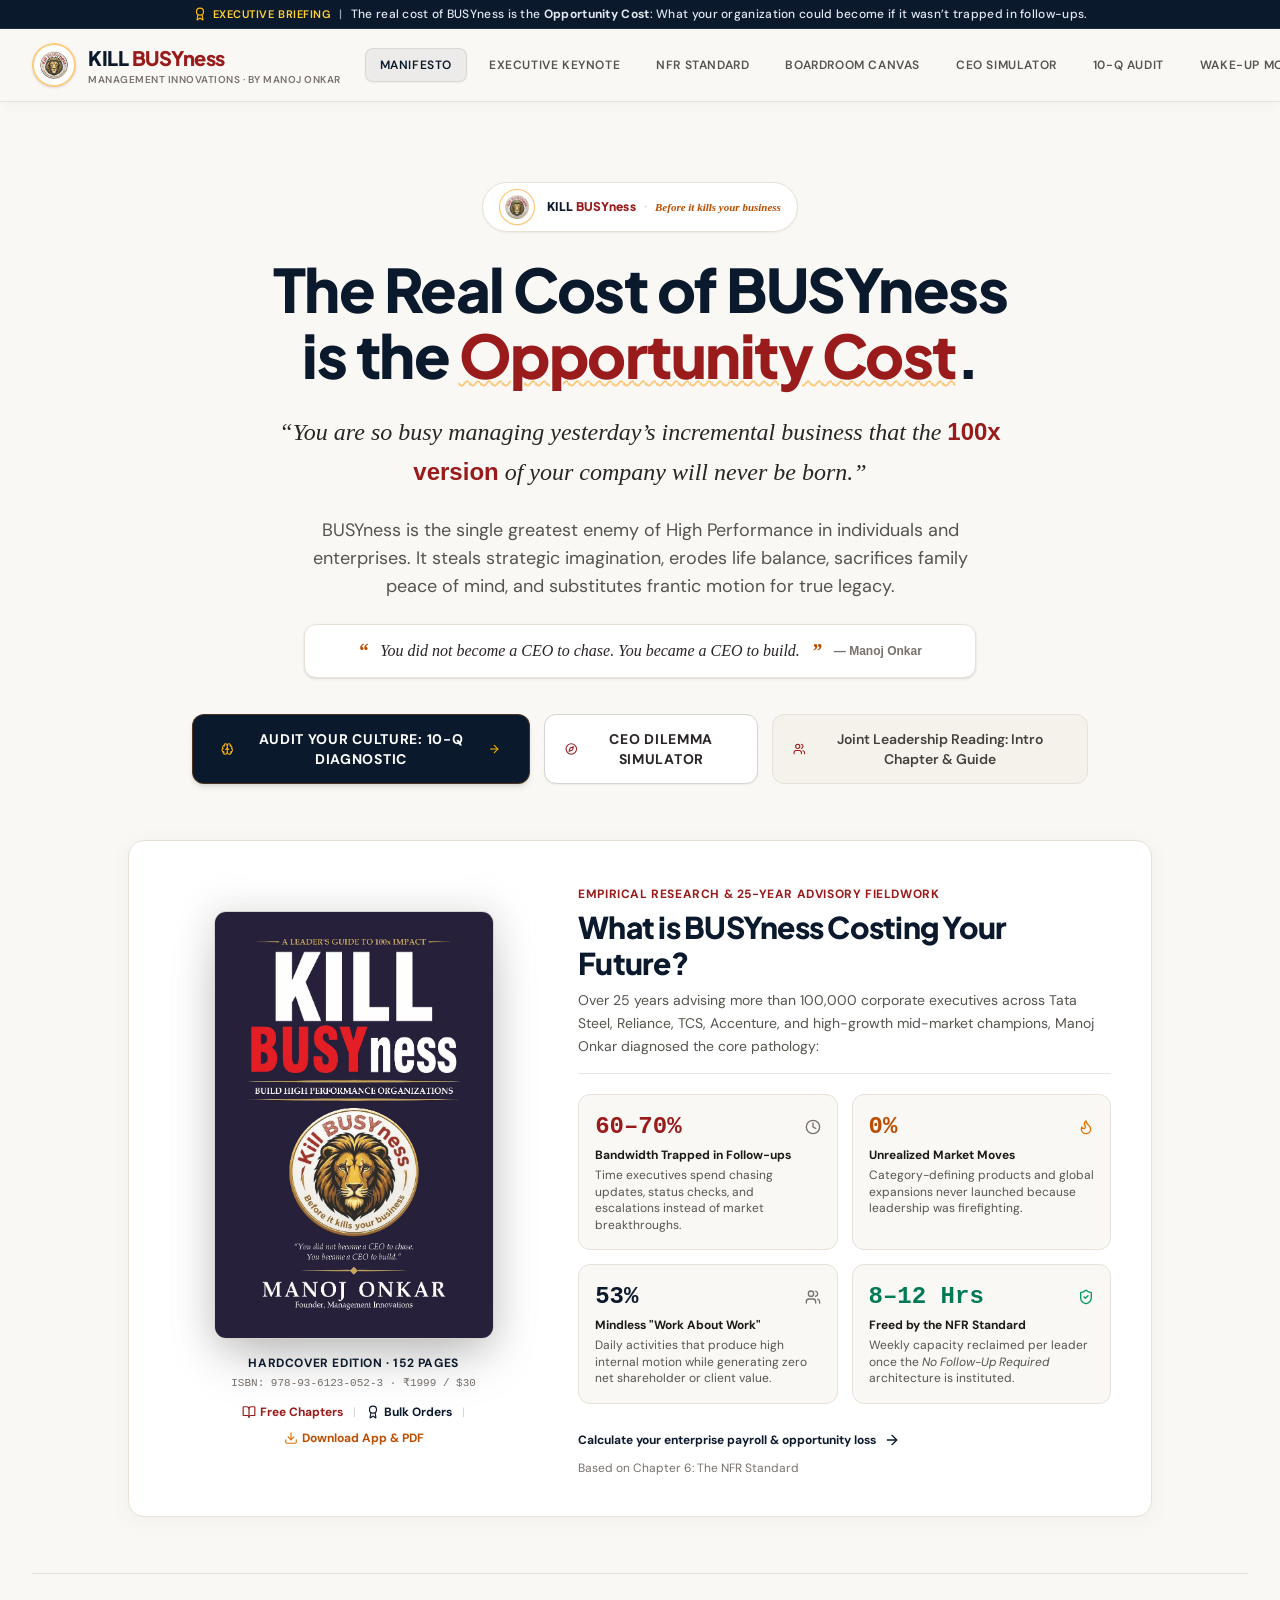
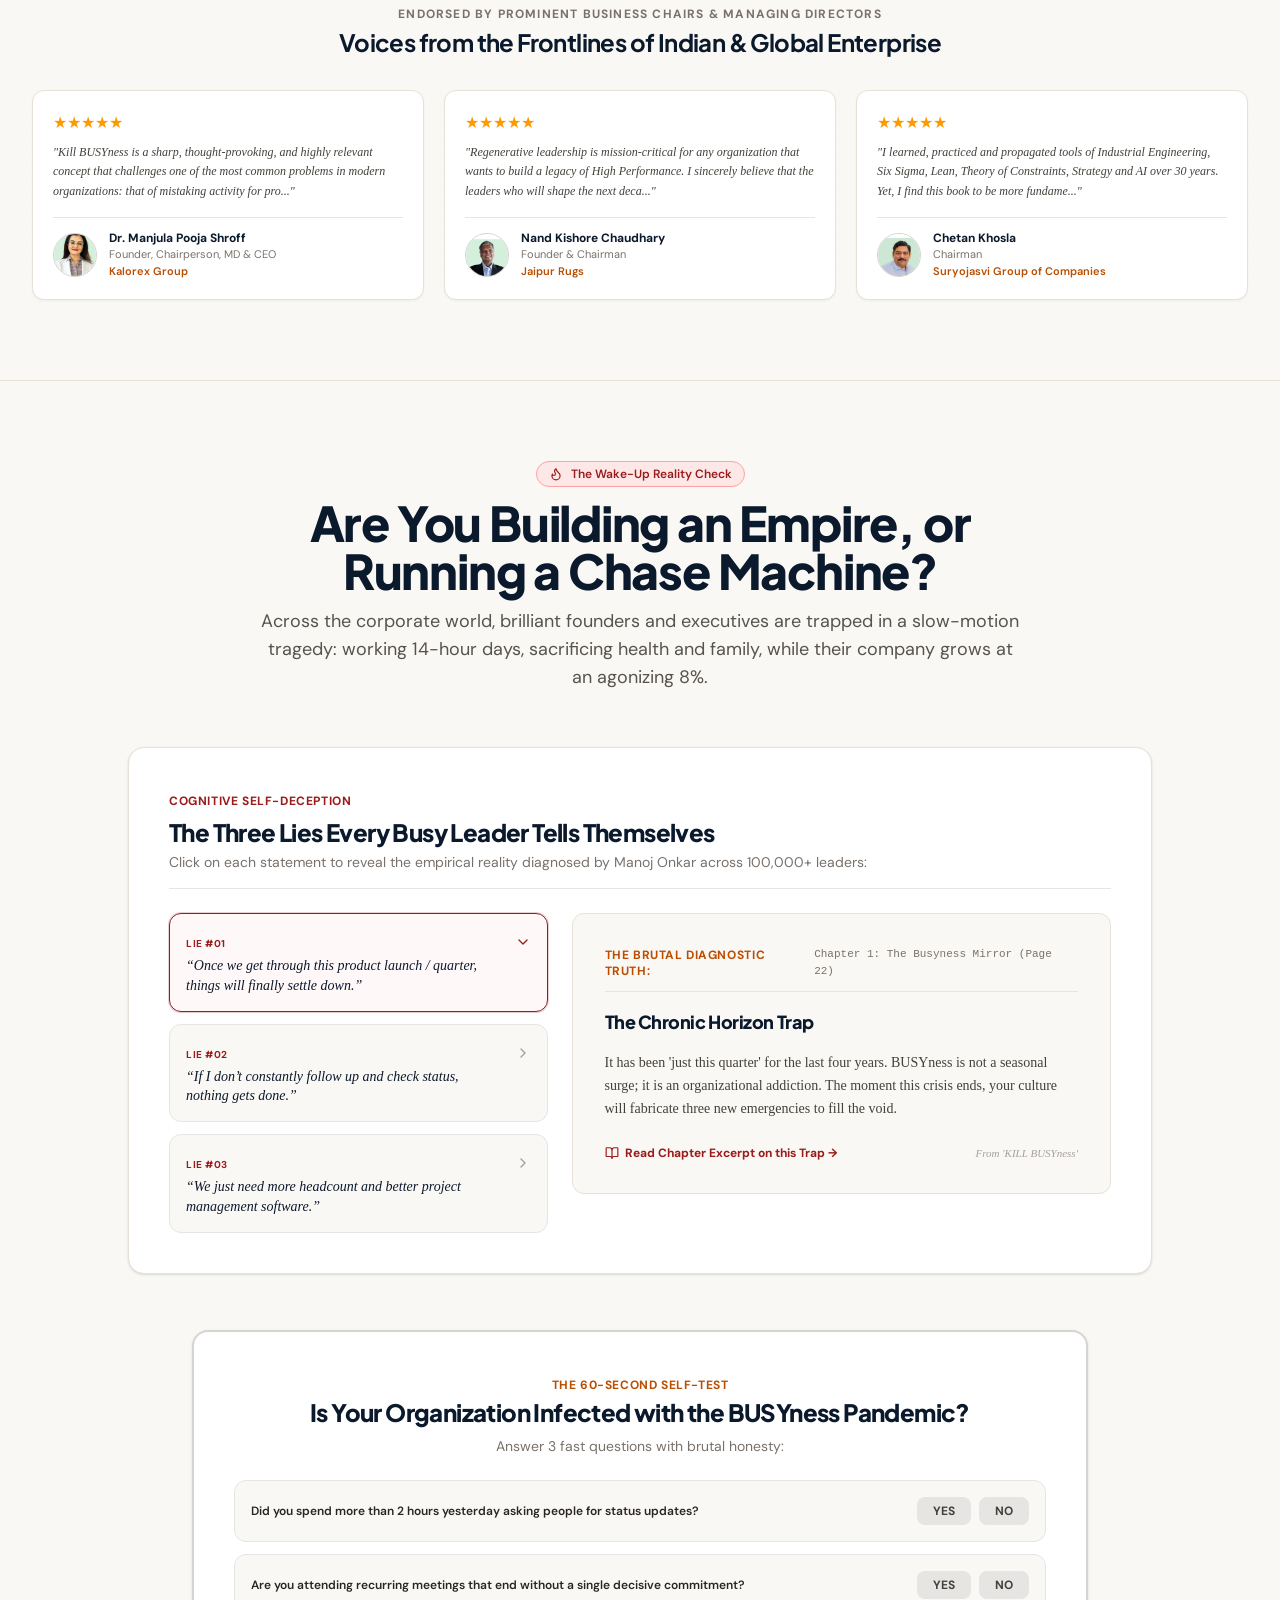
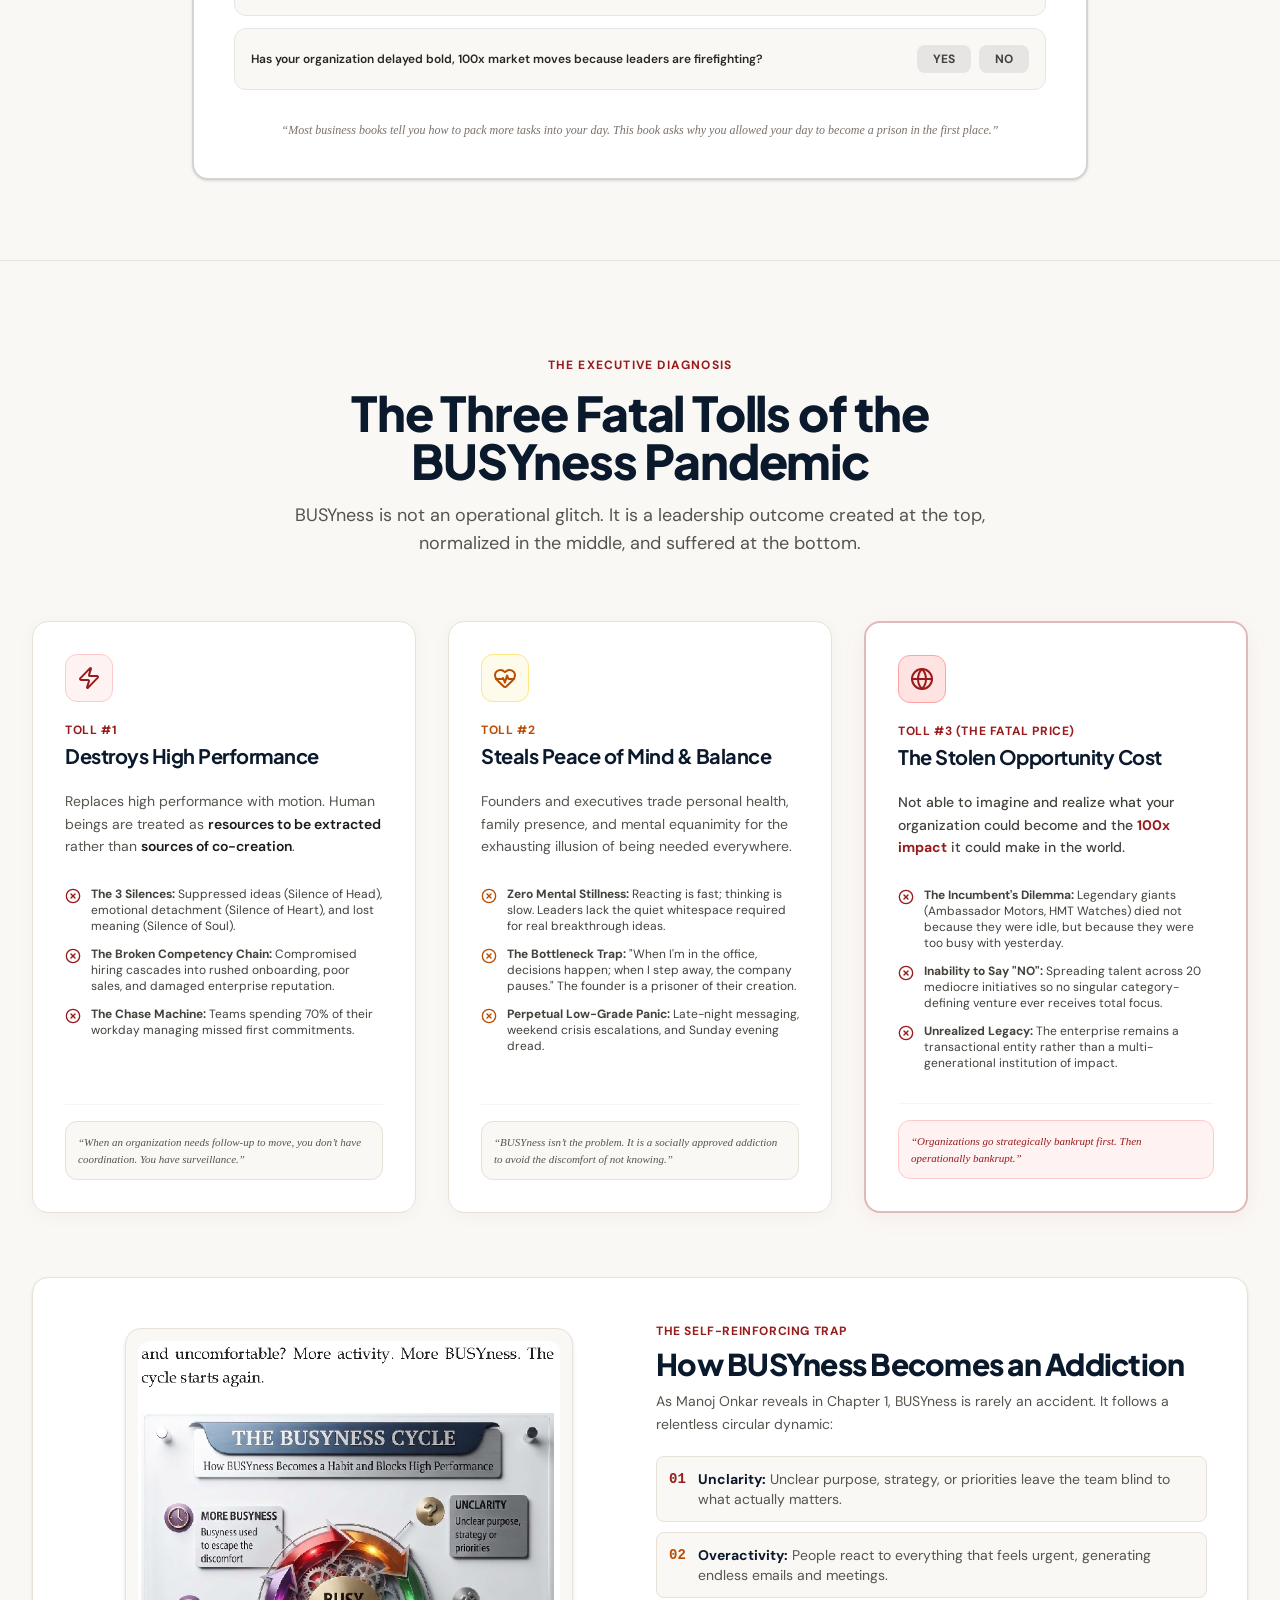
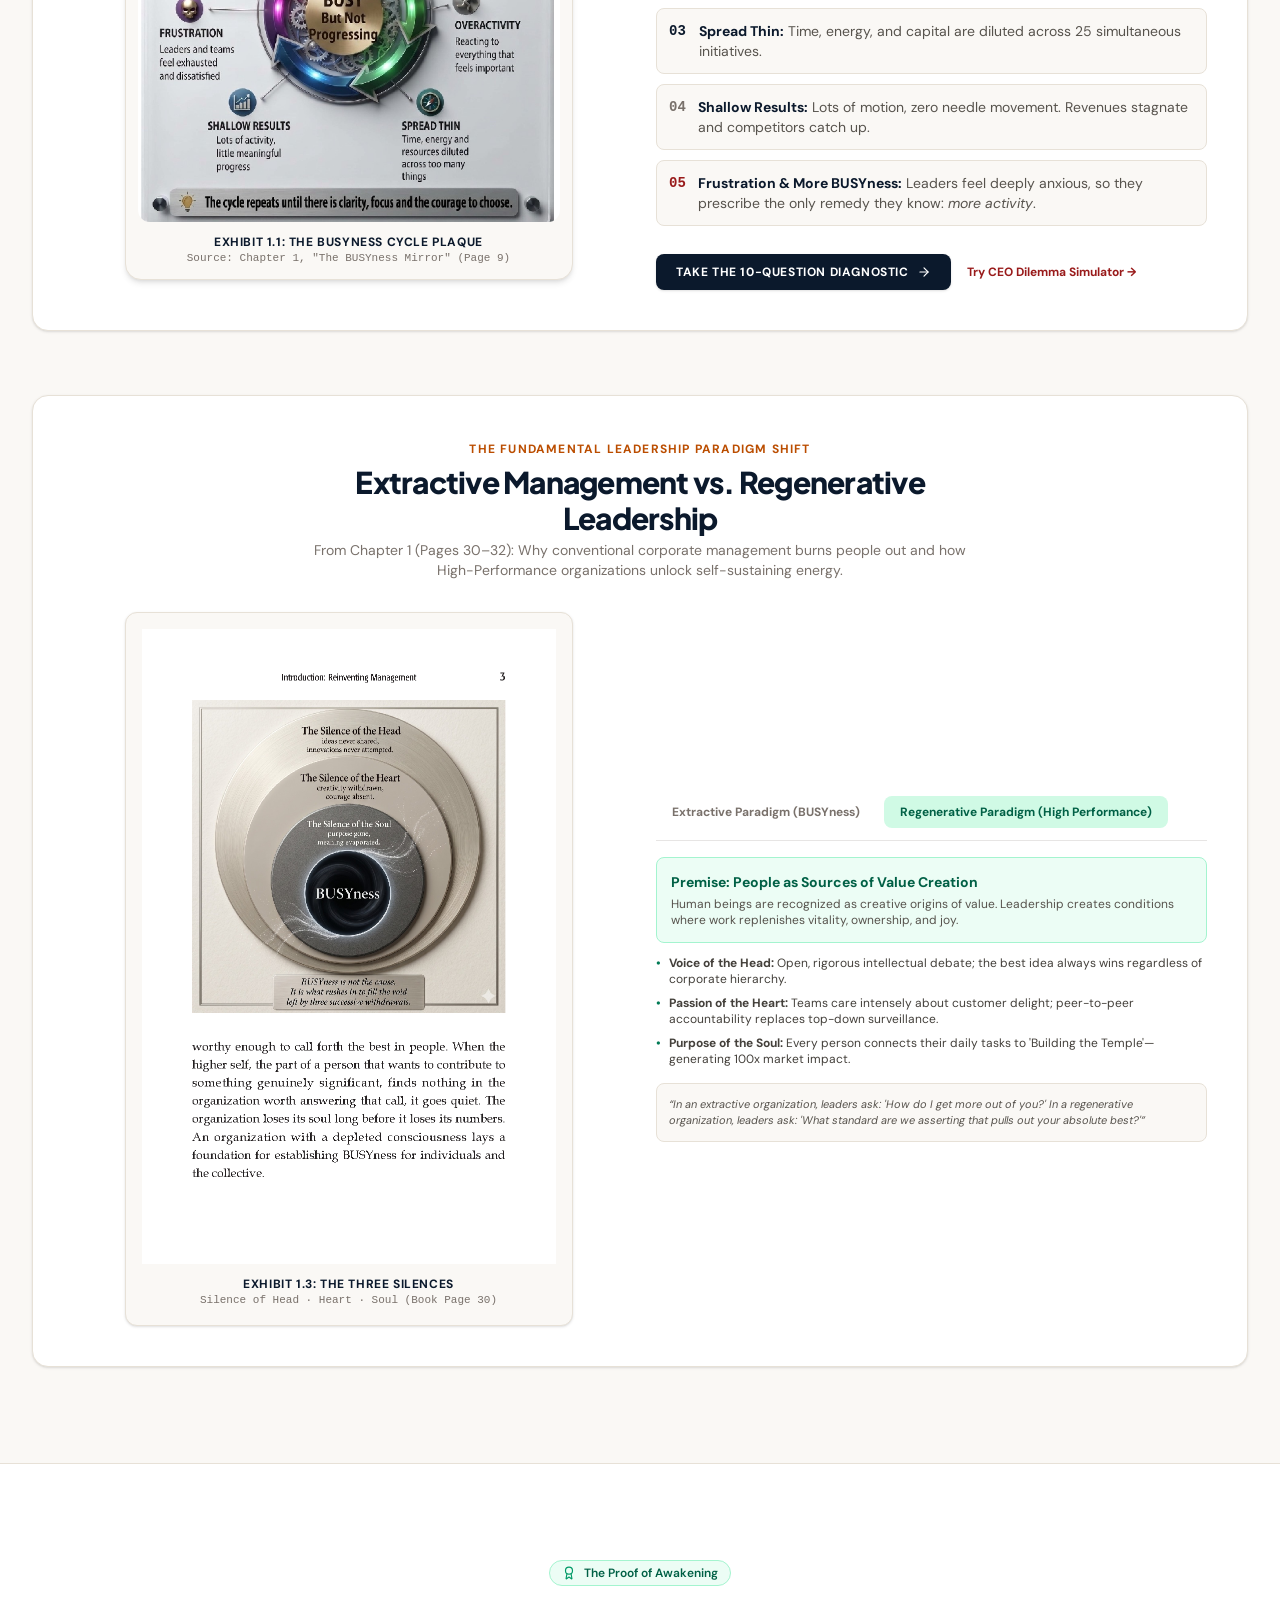
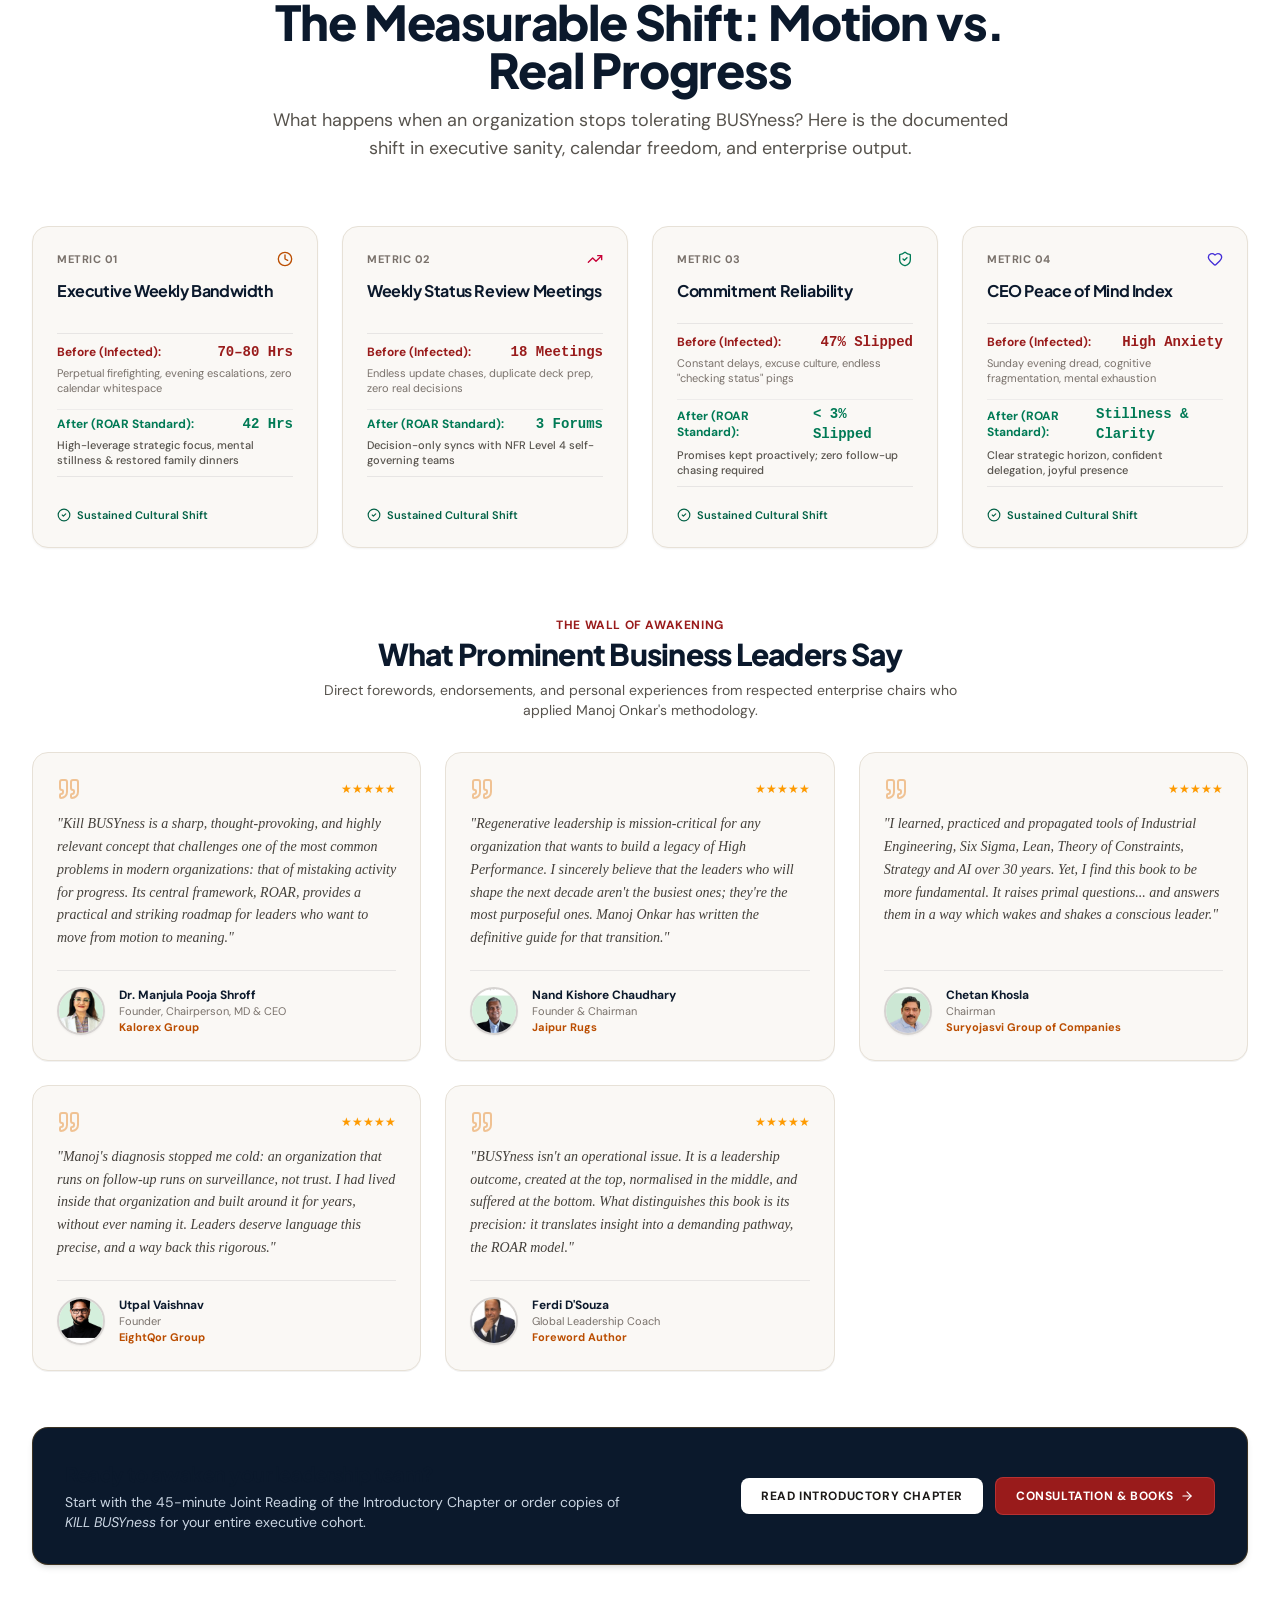
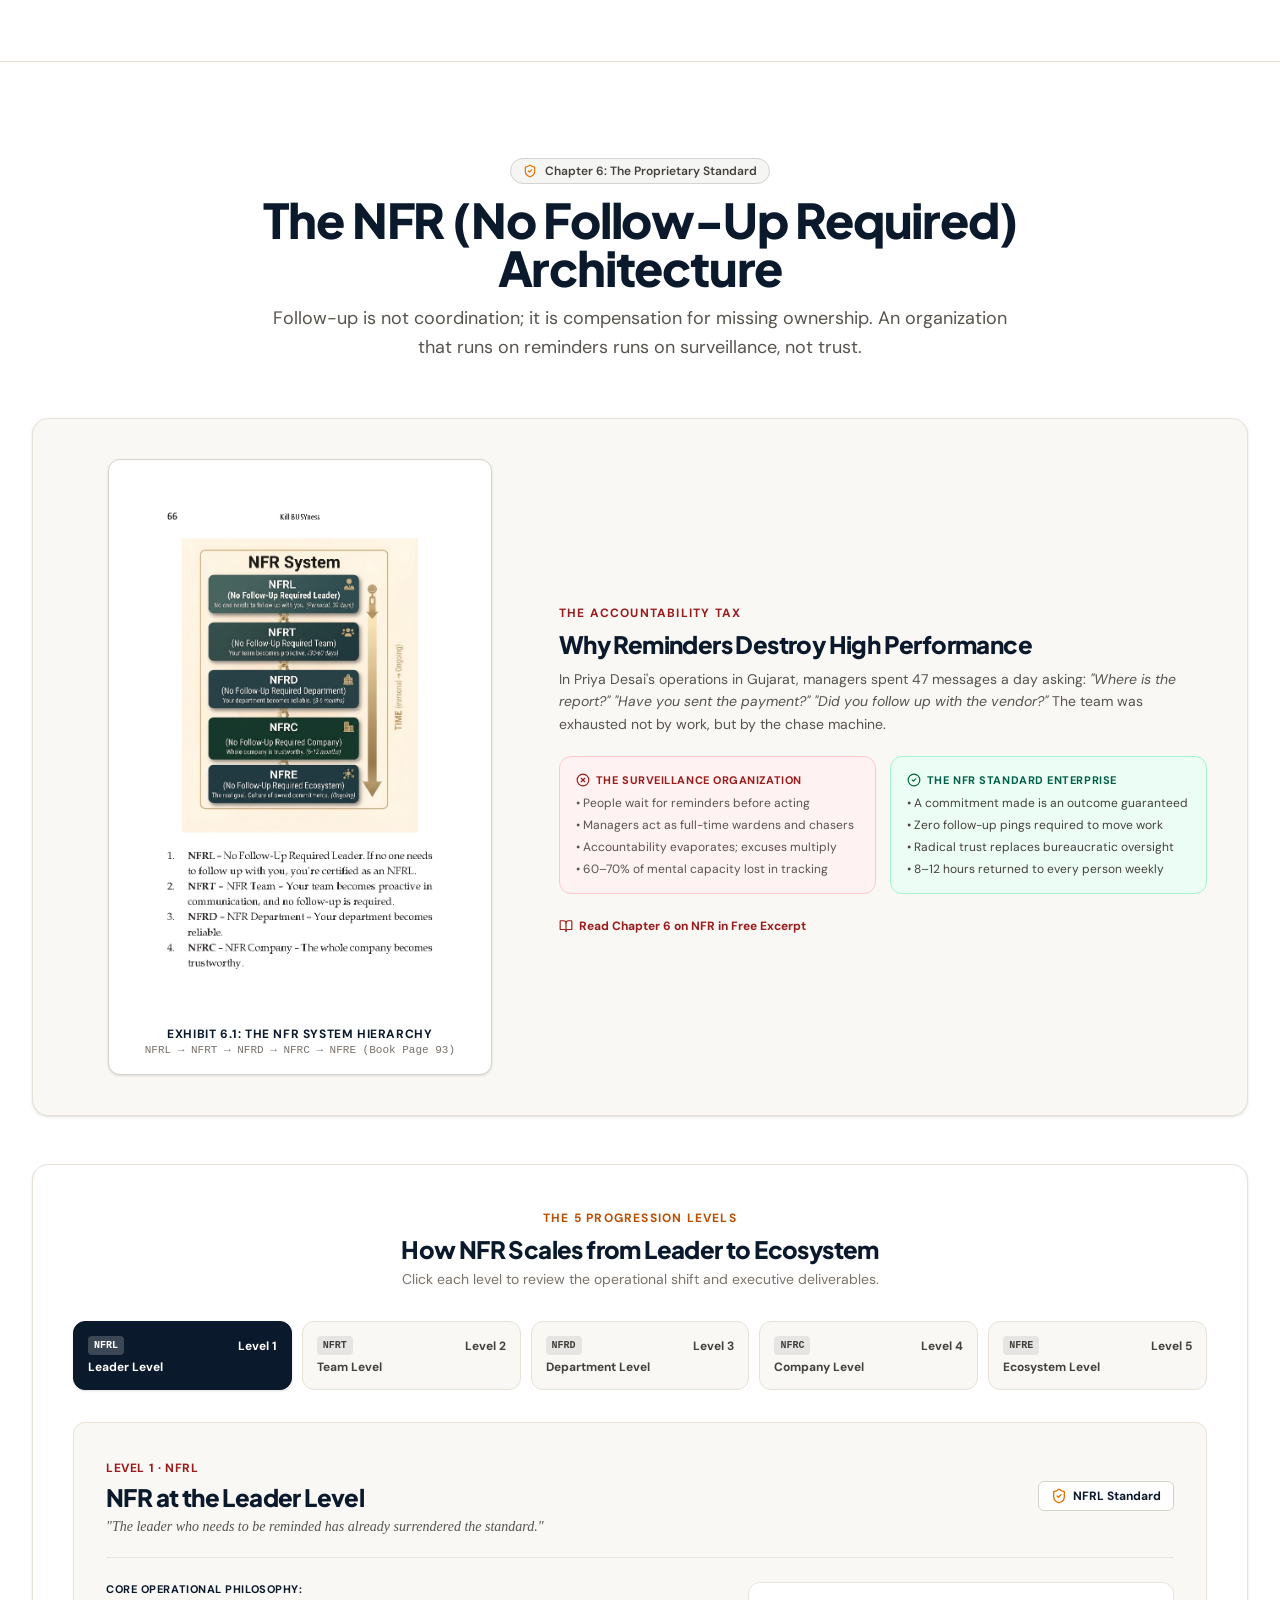
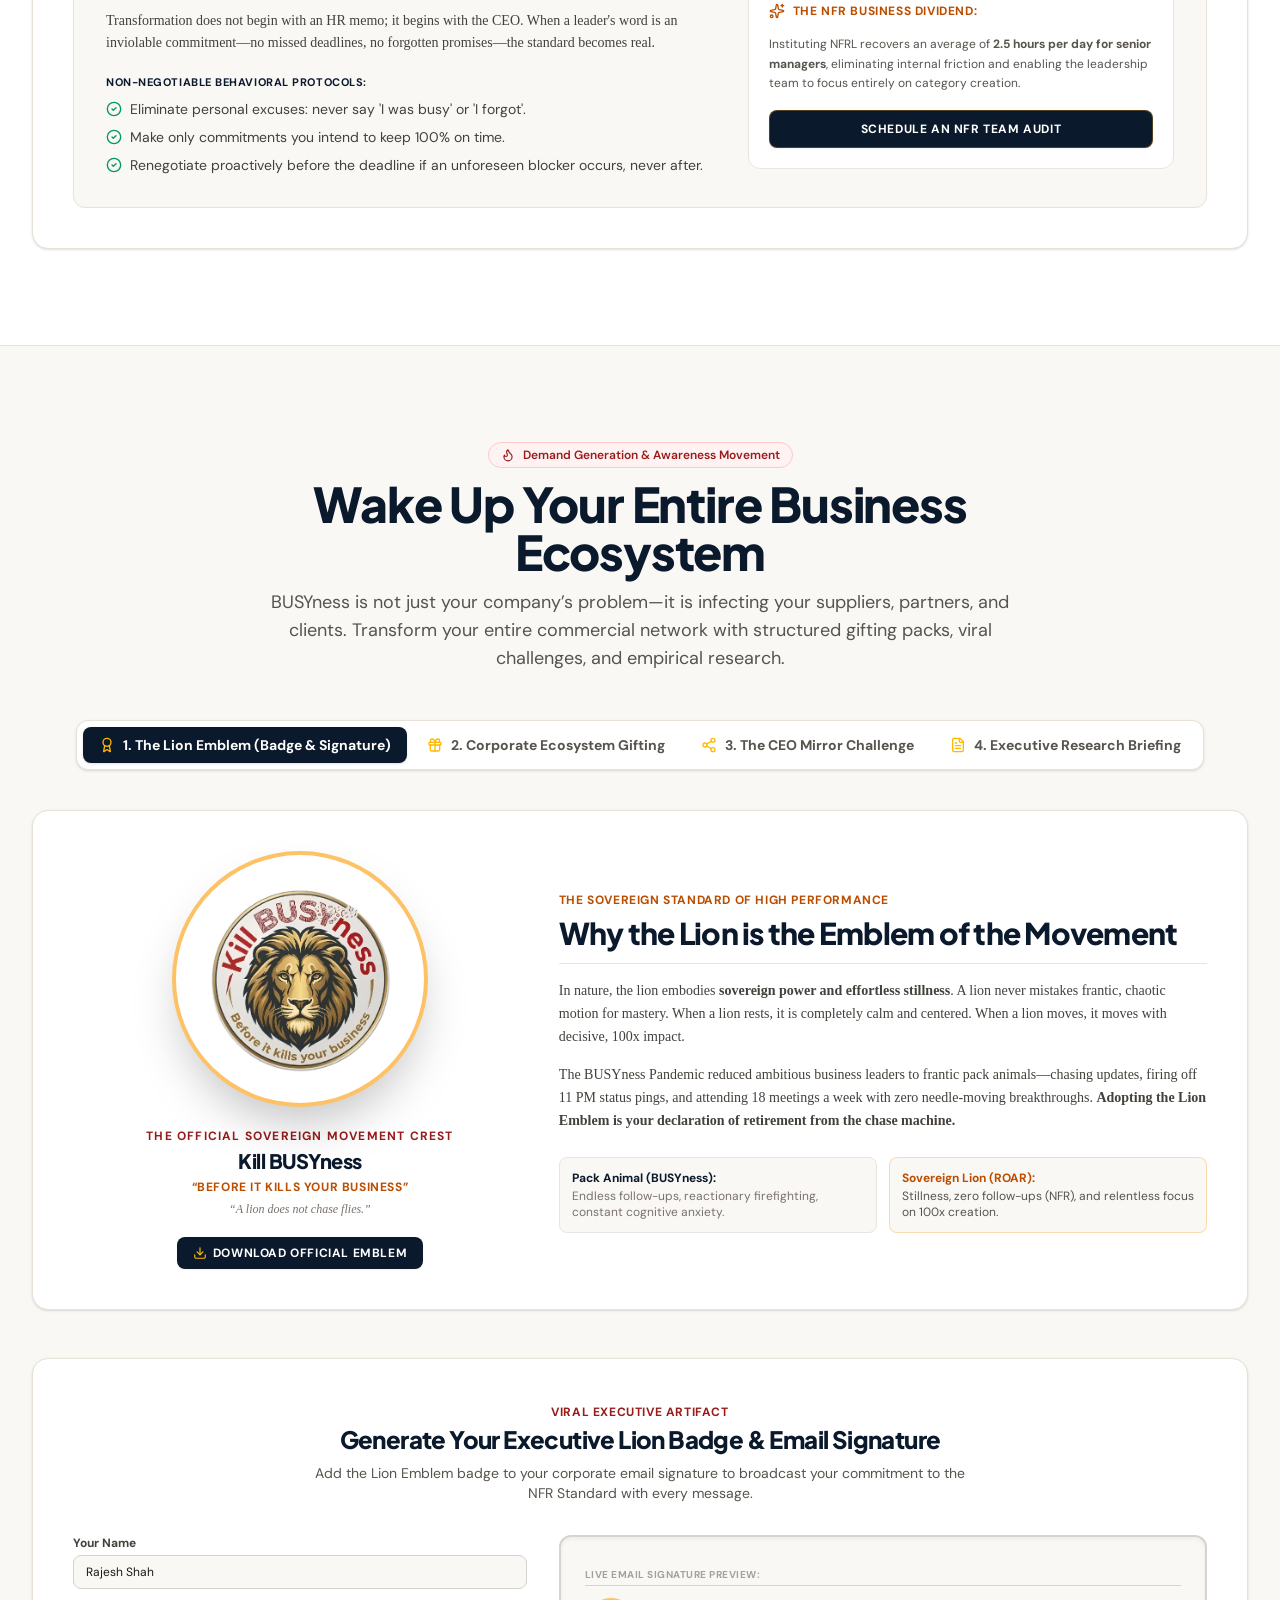
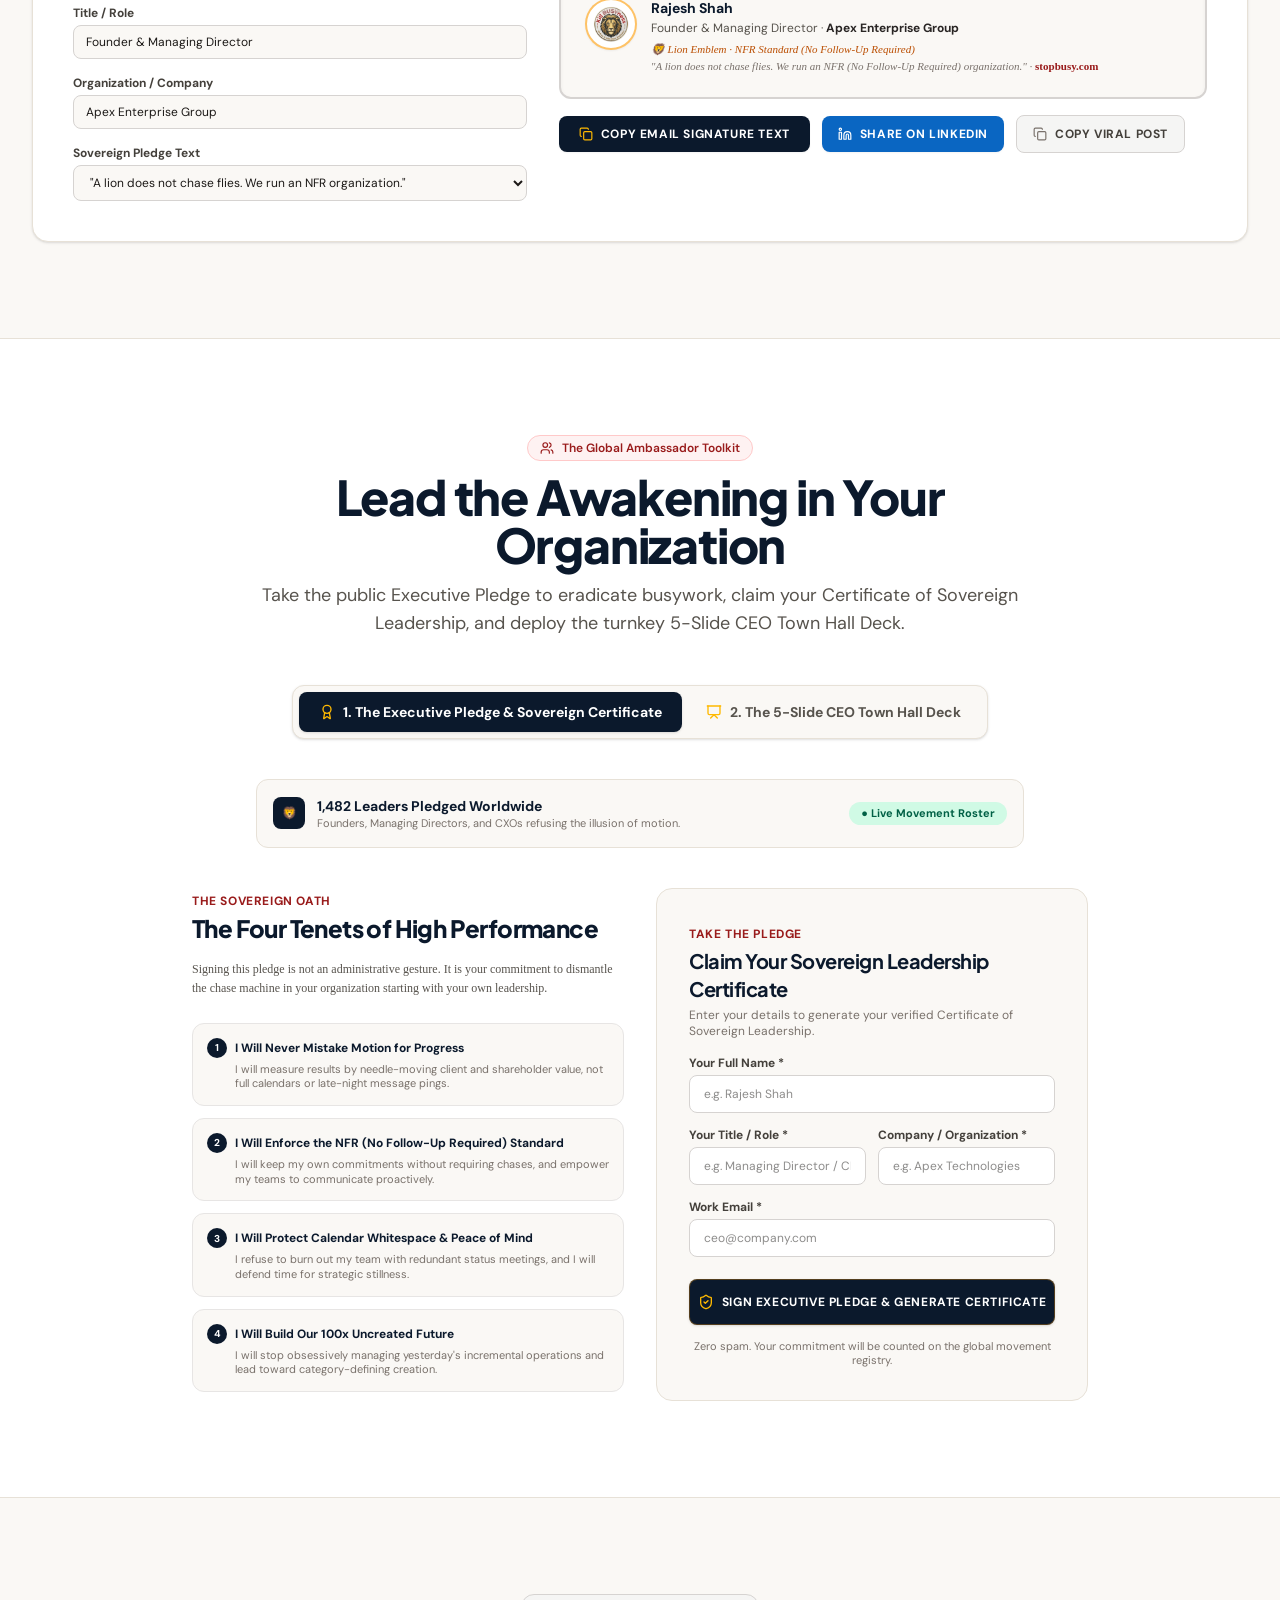
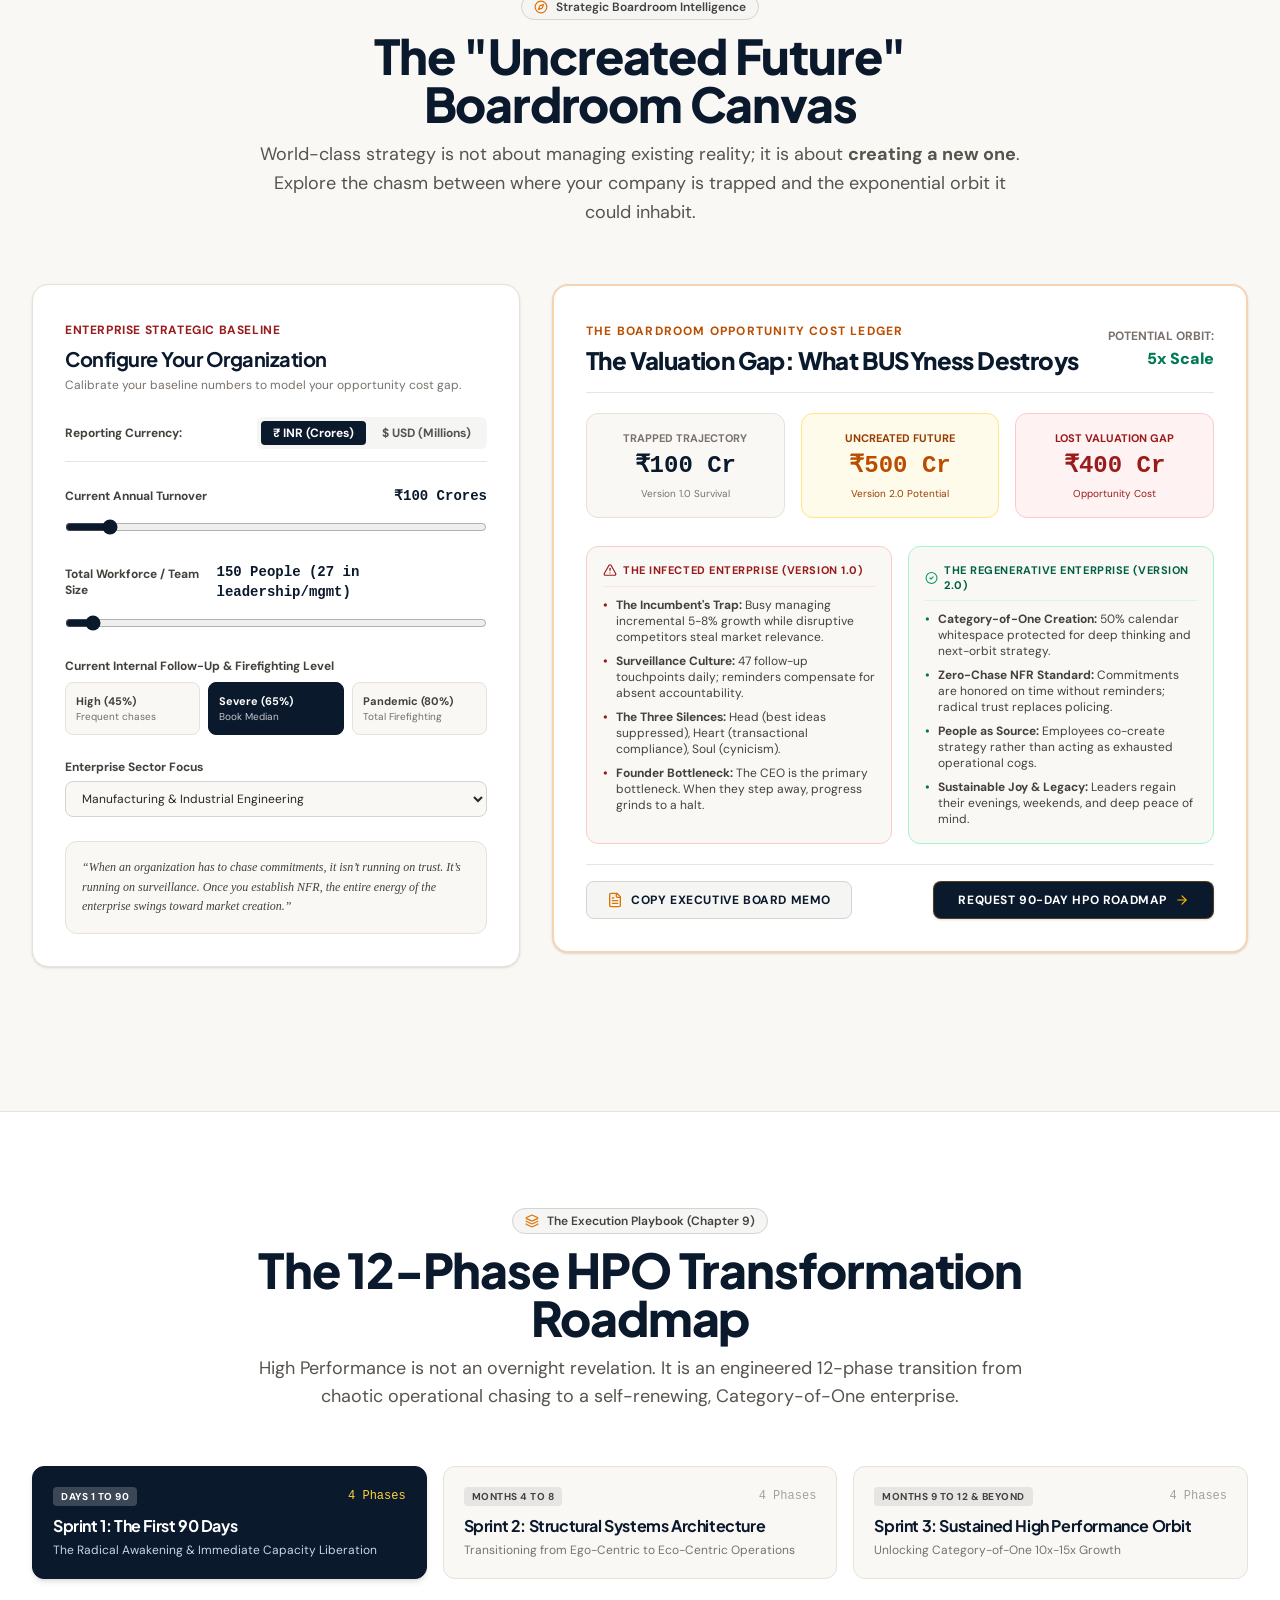
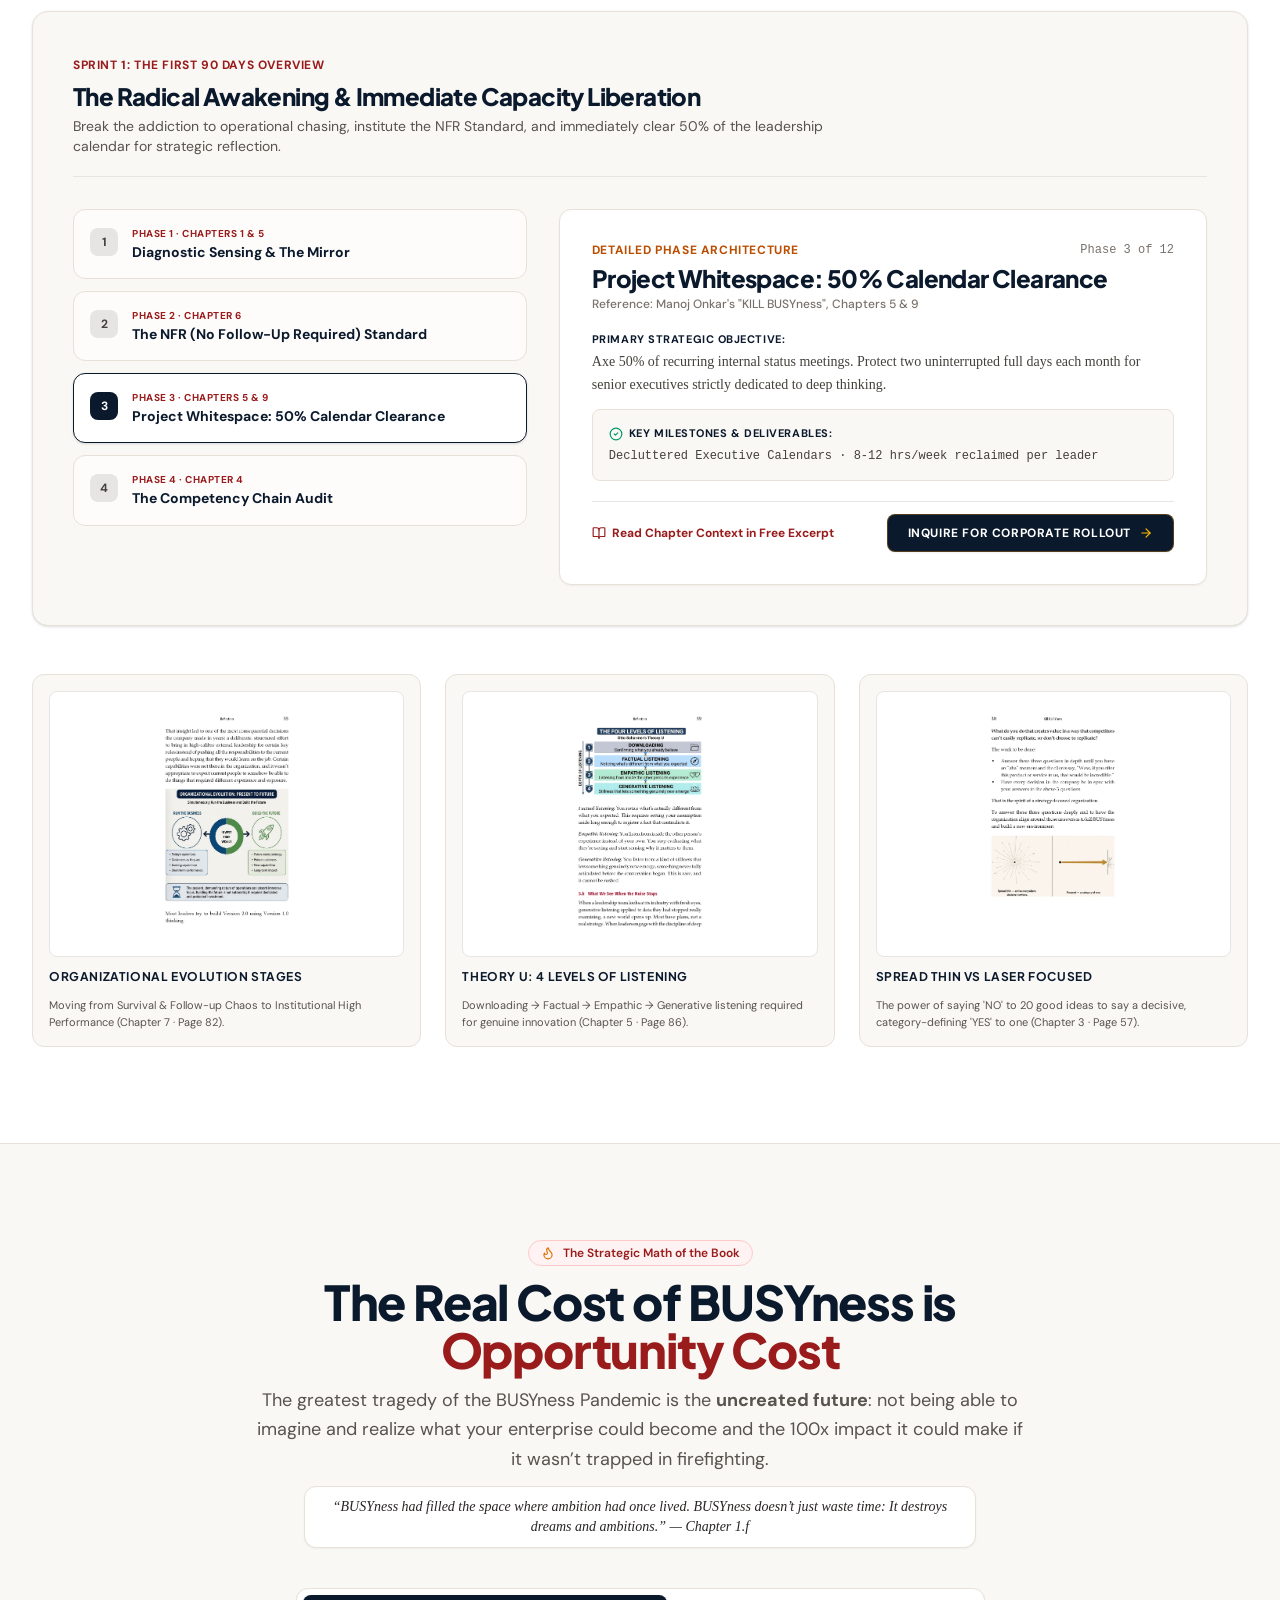
==== index.html @ 4bbeb2f1 "Initial commit for StopBusy website production build" ====
<!doctype html>
<html lang="en">
  <head>
    <meta charset="UTF-8" />
    <meta name="viewport" content="width=device-width, initial-scale=1.0, maximum-scale=1.0, user-scalable=no" />
    <title>Kill BUSYness — Before It Kills Your Business | StopBusy.com · Manoj Onkar</title>
    <meta name="description" content="Kill BUSYness. Build High Performance Organizations by Manoj Onkar. A leader's field guide to 100x impact, eliminating the follow-up chase machine, and unleashing sovereign leadership. Features the 10-Q BUSYness Audit, CEO Dilemma Simulator, and NFR Architecture." />
    <link rel="canonical" href="https://www.stopbusy.com" />
    <meta property="og:title" content="Kill BUSYness — Before It Kills Your Business | StopBusy.com · Manoj Onkar" />
    <meta property="og:description" content="“A lion does not chase flies.” Wake up to the BUSYness pandemic. Discover how to transition from frantic motion to 100x sovereign impact." />
    <meta property="og:type" content="website" />
    <meta property="og:url" content="https://www.stopbusy.com" />
    <meta property="og:image" content="/assets/aistudio/KILL_BUSYness_cf6c587c.jpeg" />
    <meta name="twitter:card" content="summary_large_image" />
    <meta name="twitter:image" content="/assets/aistudio/KILL_BUSYness_cf6c587c.jpeg" />
    
    <!-- PWA & Mobile Web App Meta -->
    <meta name="theme-color" content="#0b0f19" />
    <meta name="mobile-web-app-capable" content="yes" />
    <meta name="apple-mobile-web-app-capable" content="yes" />
    <meta name="apple-mobile-web-app-status-bar-style" content="black-translucent" />
    <meta name="apple-mobile-web-app-title" content="StopBusy" />
    <link rel="icon" type="image/svg+xml" href="/icon.svg" />
    <link rel="apple-touch-icon" href="/apple-touch-icon.png" />
    <link rel="manifest" href="/manifest.webmanifest" />

    <!-- Google Fonts: Plus Jakarta Sans, DM Sans, JetBrains Mono -->
    <link rel="preconnect" href="https://fonts.googleapis.com" />
    <link rel="preconnect" href="https://fonts.gstatic.com" crossorigin />
    <link href="https://fonts.googleapis.com/css2?family=DM+Sans:ital,opsz,wght@0,9..40,100..1000;1,9..40,100..1000&family=JetBrains+Mono:wght@400;500;600;700&family=Plus+Jakarta+Sans:ital,wght@0,300..800;1,300..800&display=swap" rel="stylesheet" />
    <script type="module" crossorigin src="/assets/index-XdbKIFdA.js"></script>
    <link rel="stylesheet" crossorigin href="/assets/index-BQ46Y2k3.css">
  <script id="vite-plugin-pwa:register-sw" src="/registerSW.js"></script></head>
  <body class="bg-slate-950 text-slate-100 antialiased selection:bg-rose-500 selection:text-white min-h-screen">
    <div id="root"></div>
  </body>
</html>
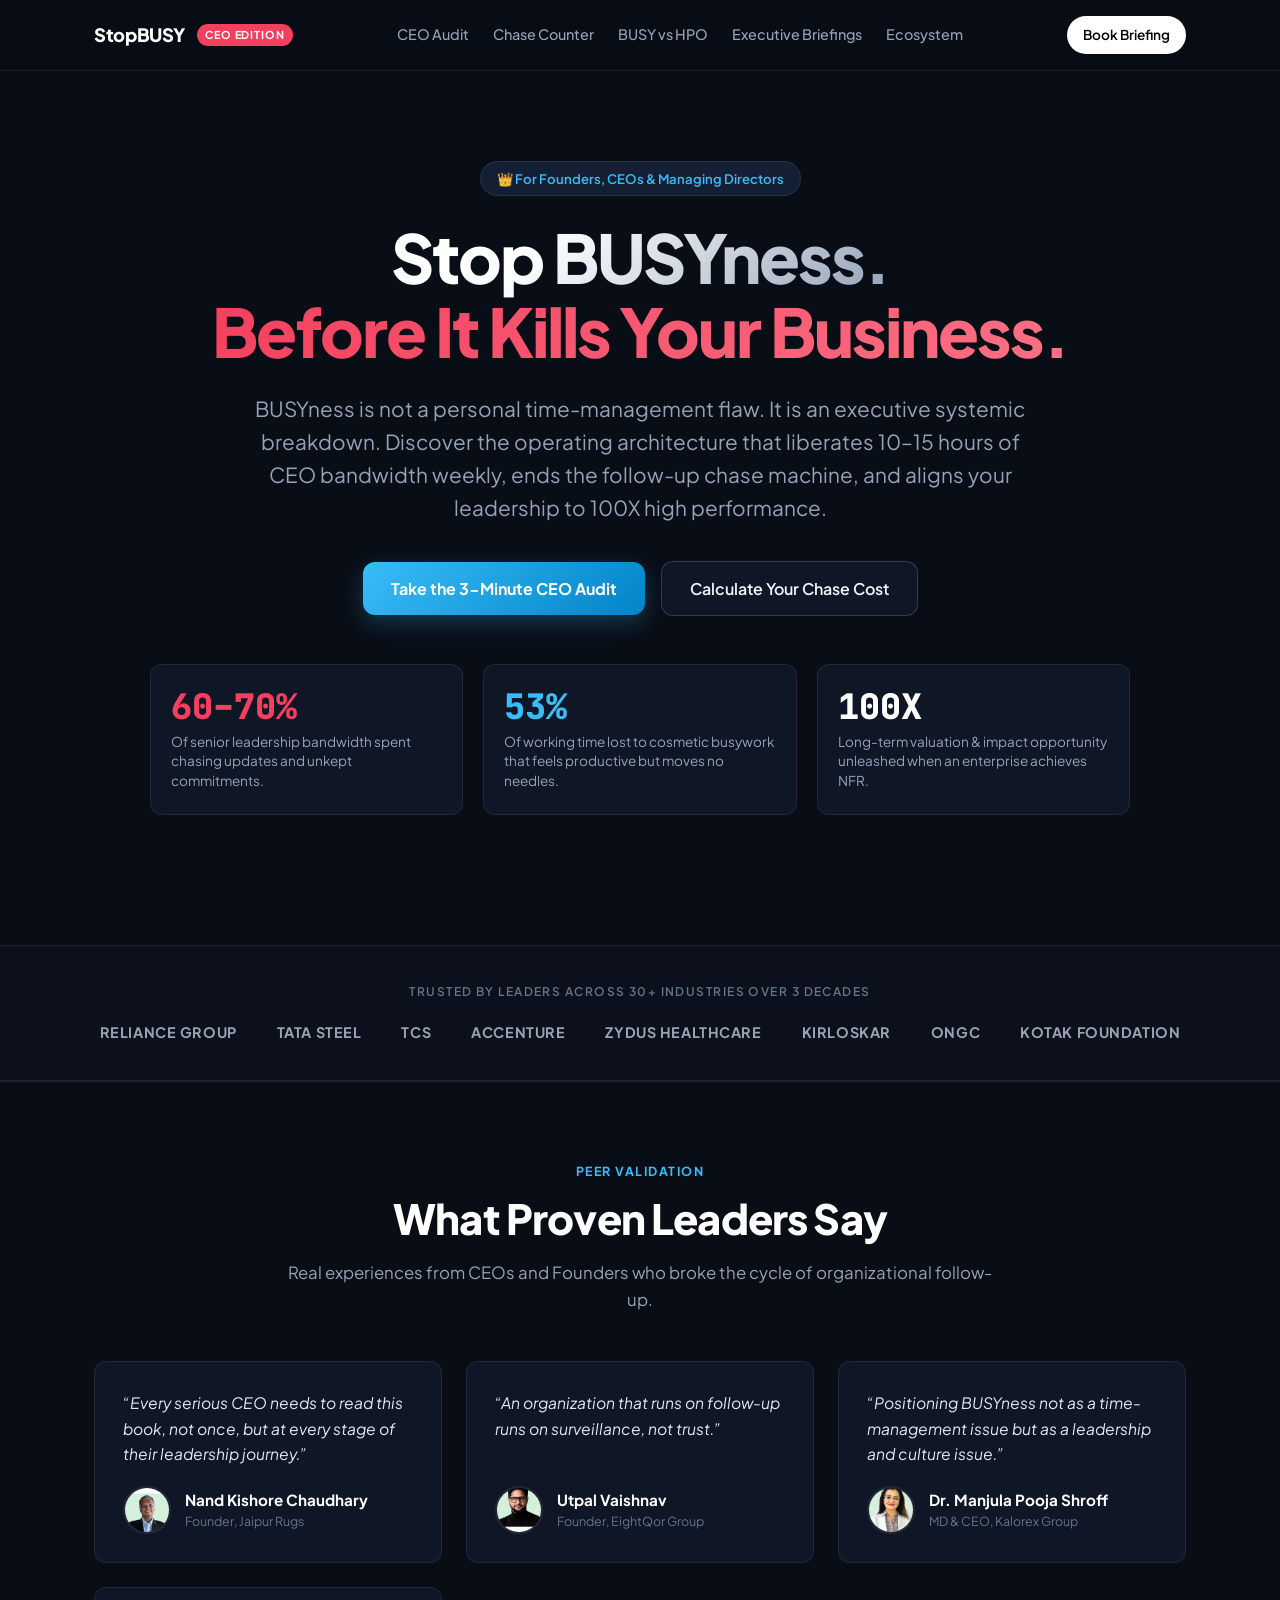
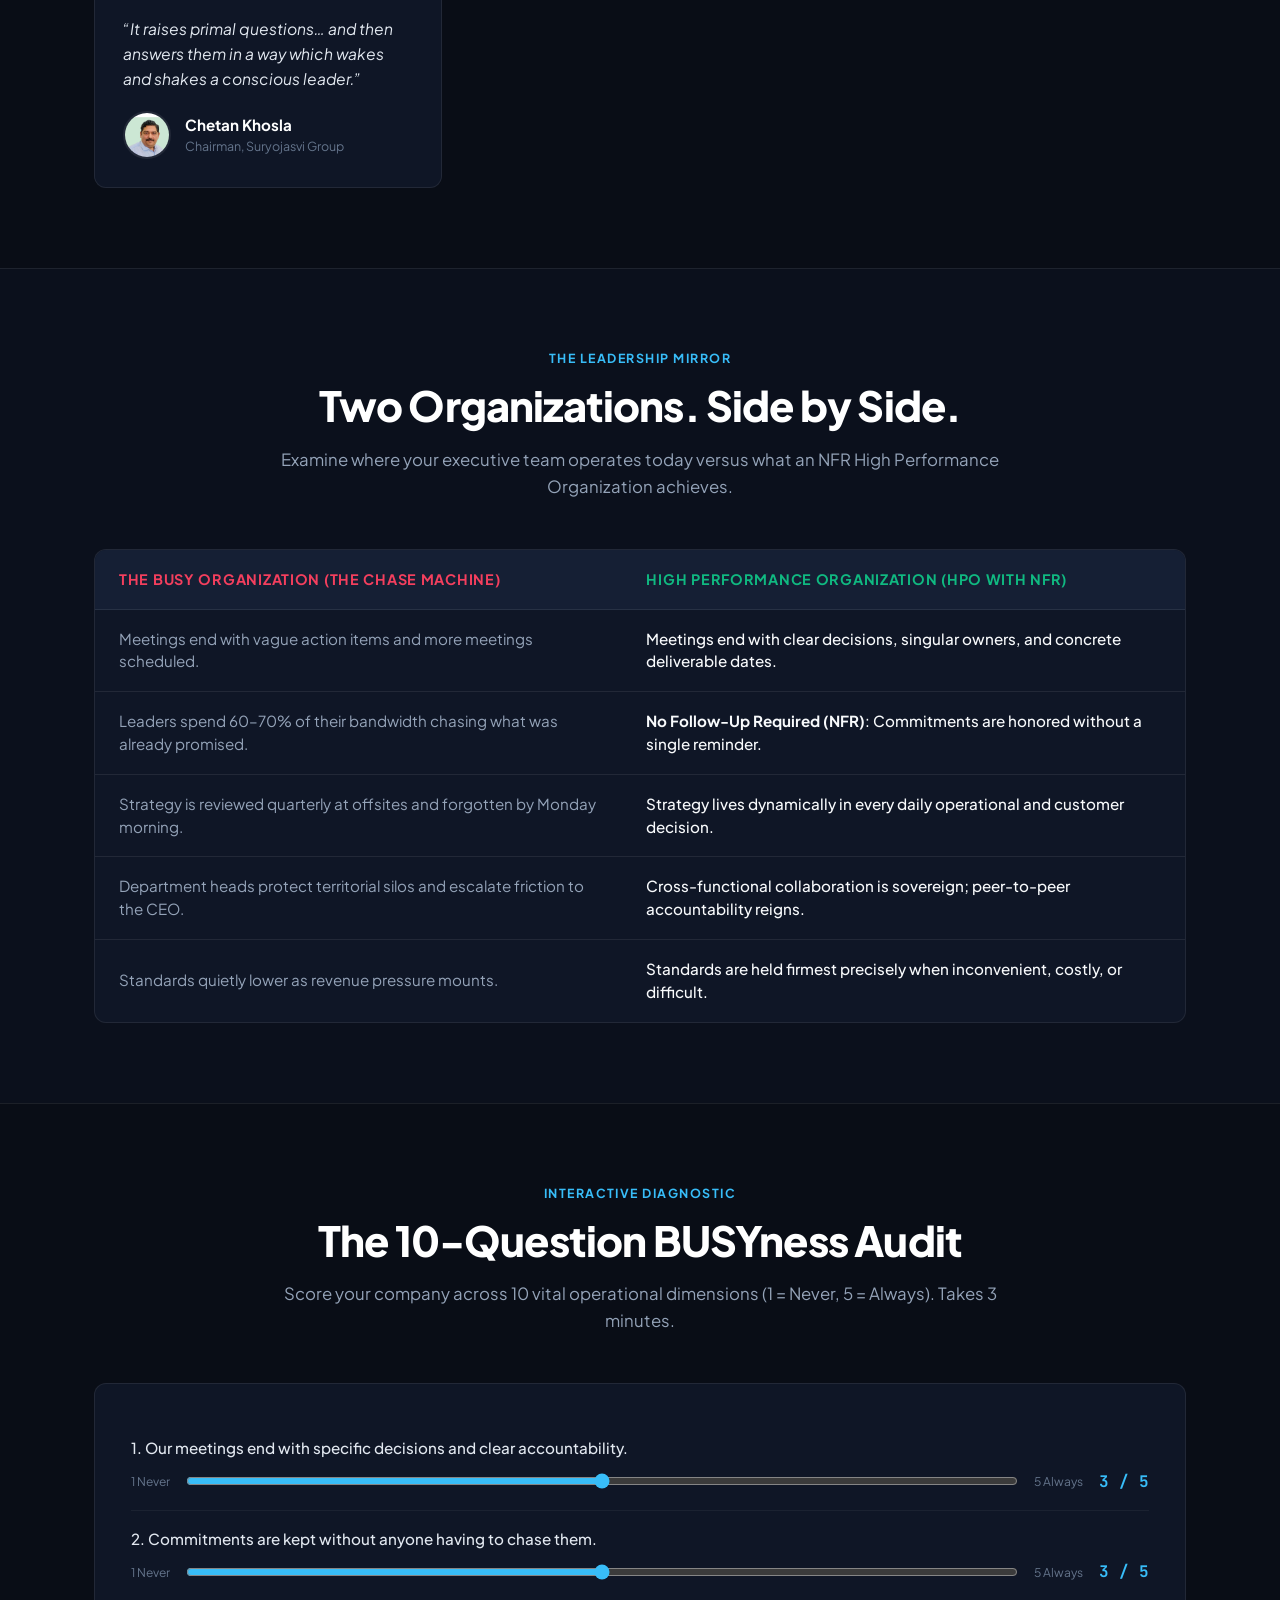
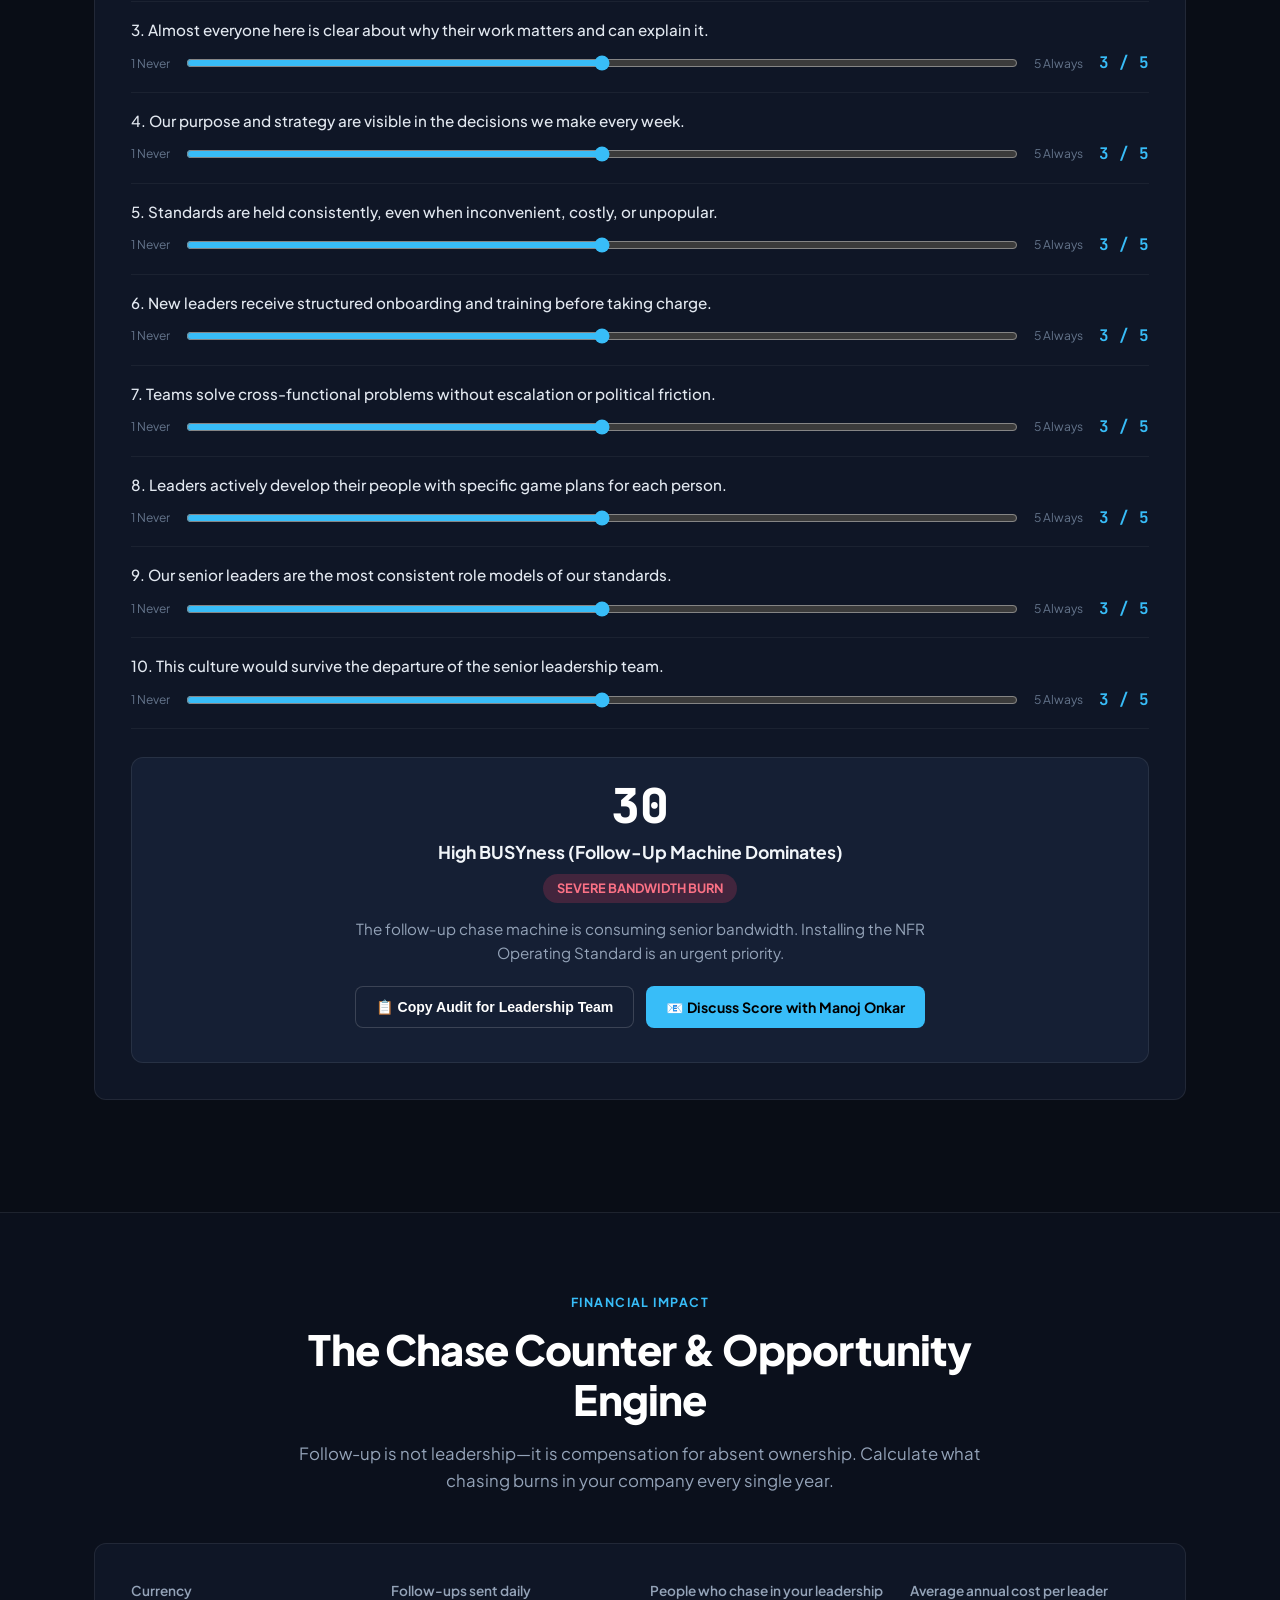
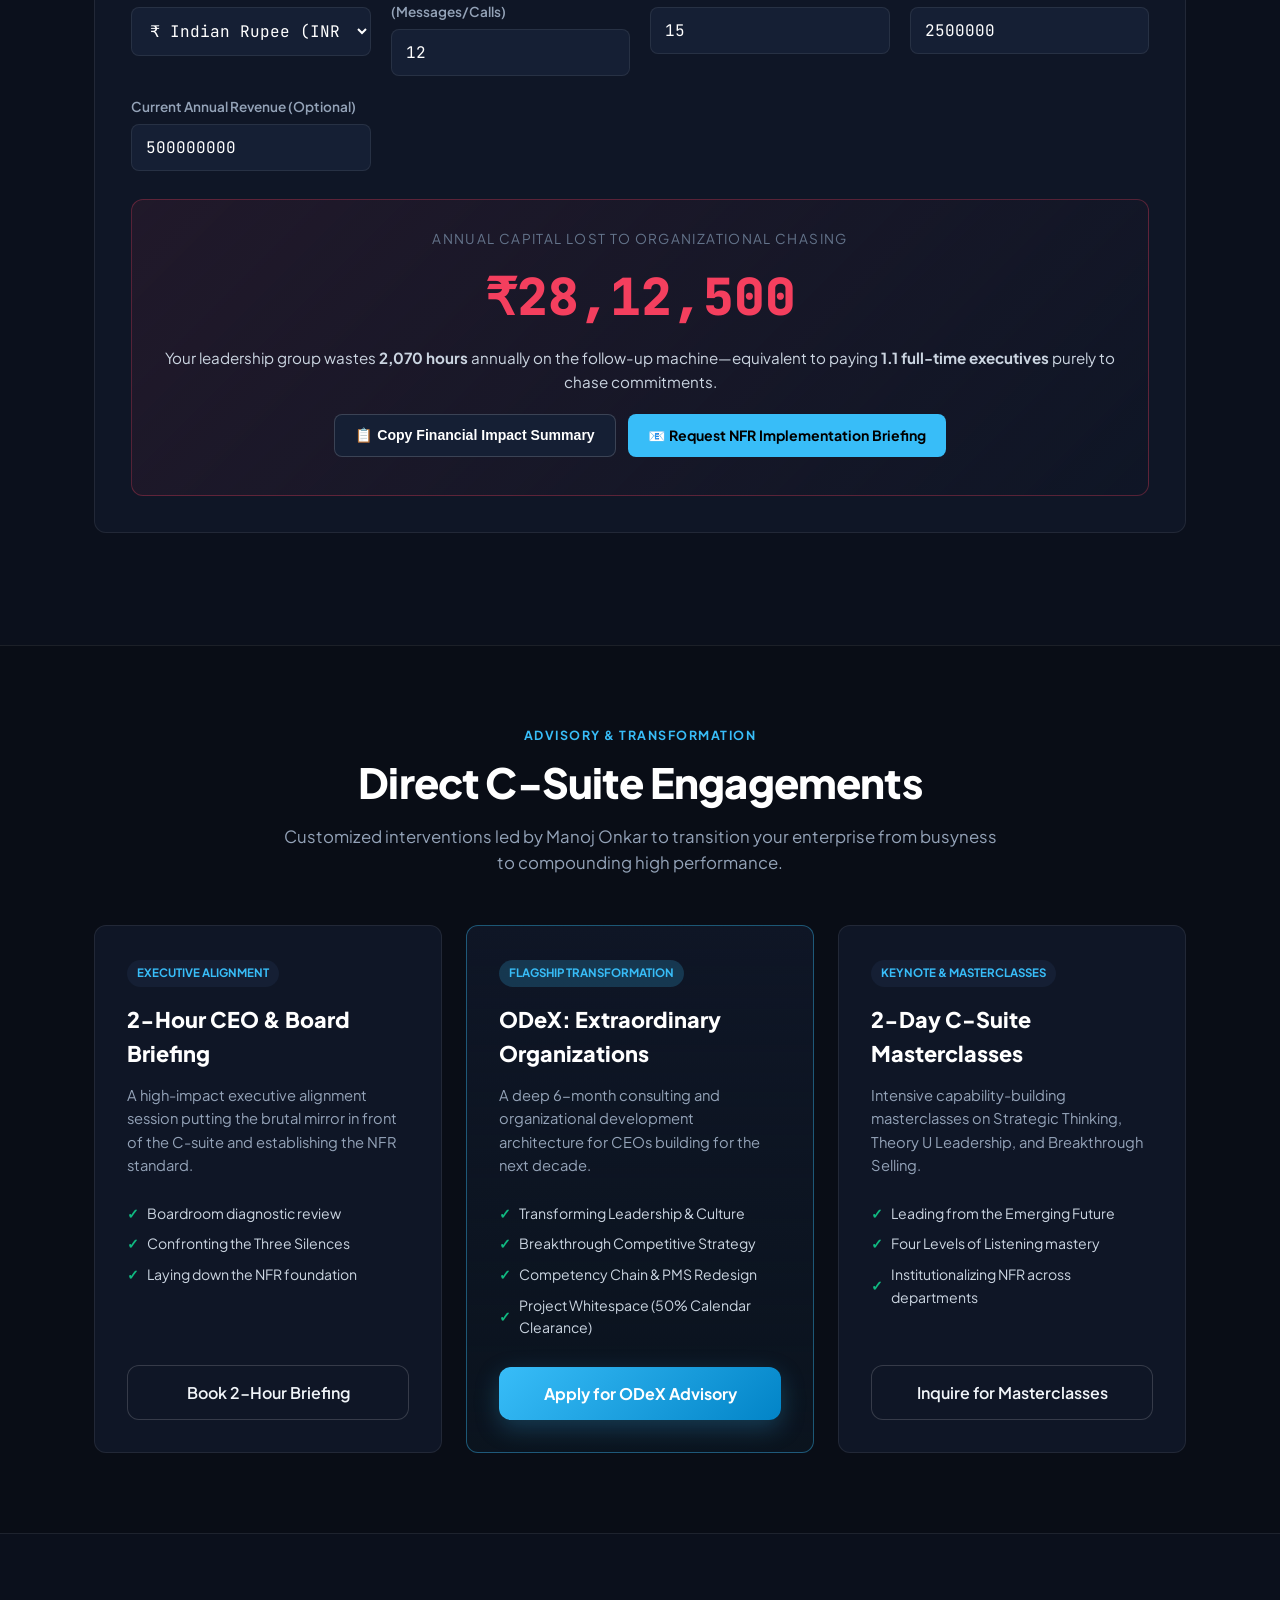
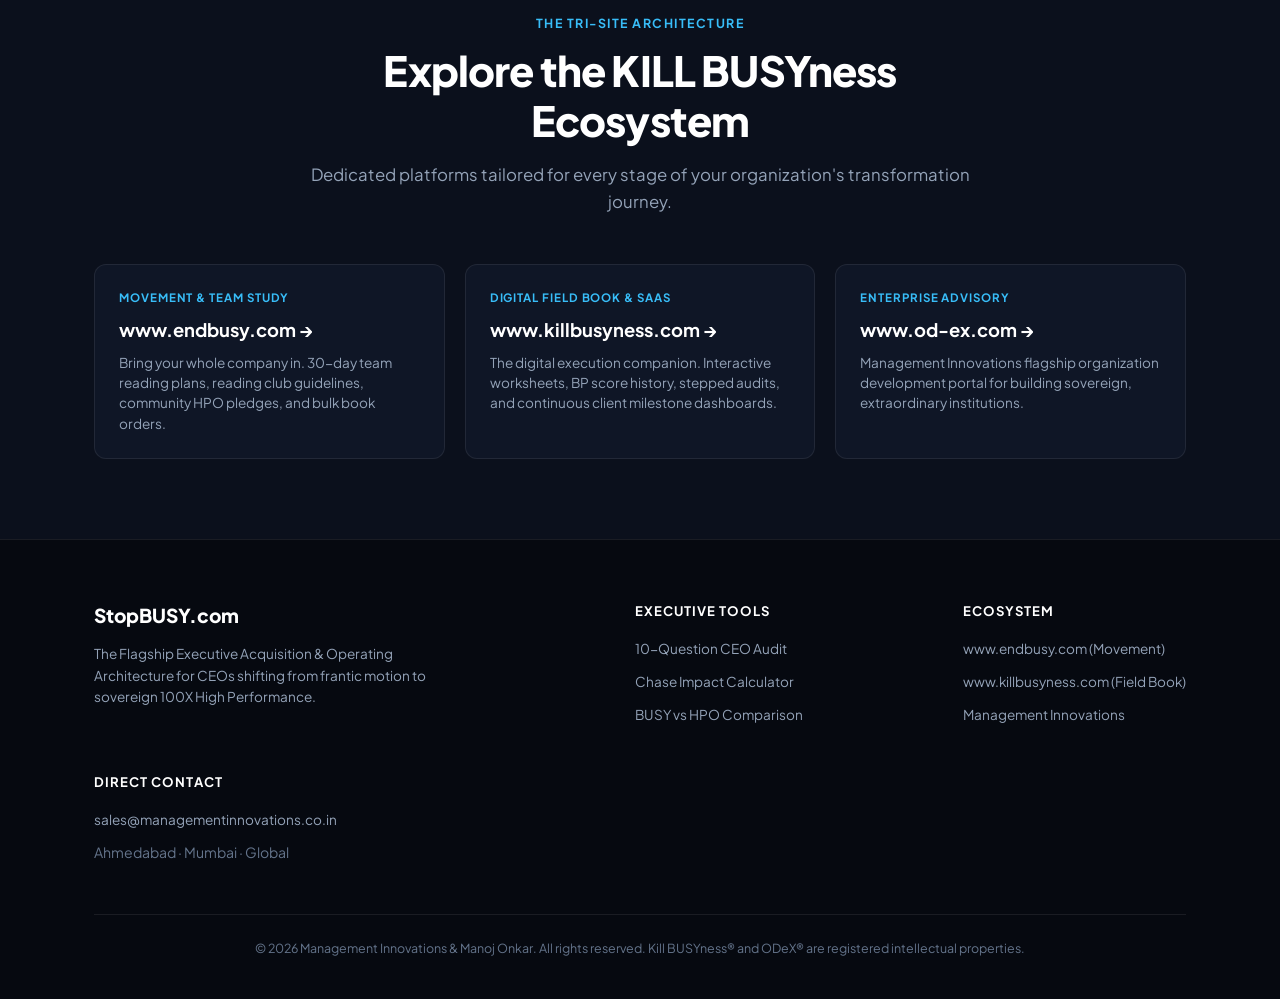
==== commit b7b93393: "Transform www.stopbusy.com into flagship CEO marketing engine with 10-Q audit and chase calculator" ====
--- a/index.html
+++ b/index.html
@@ -2,37 +2,764 @@
 <html lang="en">
   <head>
     <meta charset="UTF-8" />
-    <meta name="viewport" content="width=device-width, initial-scale=1.0, maximum-scale=1.0, user-scalable=no" />
-    <title>Kill BUSYness — Before It Kills Your Business | StopBusy.com · Manoj Onkar</title>
-    <meta name="description" content="Kill BUSYness. Build High Performance Organizations by Manoj Onkar. A leader's field guide to 100x impact, eliminating the follow-up chase machine, and unleashing sovereign leadership. Features the 10-Q BUSYness Audit, CEO Dilemma Simulator, and NFR Architecture." />
+    <meta name="viewport" content="width=device-width, initial-scale=1.0, maximum-scale=5.0" />
+    <title>Stop BUSYness — Before It Kills Your Business | Flagship CEO Platform · Manoj Onkar</title>
+    <meta name="description" content="BUSYness is not a time-management issue. It is an executive systemic breakdown. Discover the operating architecture that liberates 10-15 hours of CEO time weekly, eliminates the organizational follow-up machine, and unleashes 100X high performance." />
     <link rel="canonical" href="https://www.stopbusy.com" />
-    <meta property="og:title" content="Kill BUSYness — Before It Kills Your Business | StopBusy.com · Manoj Onkar" />
-    <meta property="og:description" content="“A lion does not chase flies.” Wake up to the BUSYness pandemic. Discover how to transition from frantic motion to 100x sovereign impact." />
+    <meta property="og:title" content="Stop BUSYness — Before It Kills Your Business | Manoj Onkar" />
+    <meta property="og:description" content="“You did not become a CEO to chase. You became a CEO to build.” Run the 3-minute CEO audit and calculate your company's cost of follow-up." />
     <meta property="og:type" content="website" />
     <meta property="og:url" content="https://www.stopbusy.com" />
-    <meta property="og:image" content="/assets/aistudio/KILL_BUSYness_cf6c587c.jpeg" />
+    <meta property="og:image" content="/assets/book/cover.png" />
     <meta name="twitter:card" content="summary_large_image" />
-    <meta name="twitter:image" content="/assets/aistudio/KILL_BUSYness_cf6c587c.jpeg" />
-    
-    <!-- PWA & Mobile Web App Meta -->
-    <meta name="theme-color" content="#0b0f19" />
-    <meta name="mobile-web-app-capable" content="yes" />
-    <meta name="apple-mobile-web-app-capable" content="yes" />
-    <meta name="apple-mobile-web-app-status-bar-style" content="black-translucent" />
-    <meta name="apple-mobile-web-app-title" content="StopBusy" />
+    <meta name="twitter:image" content="/assets/book/cover.png" />
+    <meta name="theme-color" content="#090d16" />
     <link rel="icon" type="image/svg+xml" href="/icon.svg" />
-    <link rel="apple-touch-icon" href="/apple-touch-icon.png" />
     <link rel="manifest" href="/manifest.webmanifest" />
 
-    <!-- Google Fonts: Plus Jakarta Sans, DM Sans, JetBrains Mono -->
+    <!-- Google Fonts -->
     <link rel="preconnect" href="https://fonts.googleapis.com" />
     <link rel="preconnect" href="https://fonts.gstatic.com" crossorigin />
-    <link href="https://fonts.googleapis.com/css2?family=DM+Sans:ital,opsz,wght@0,9..40,100..1000;1,9..40,100..1000&family=JetBrains+Mono:wght@400;500;600;700&family=Plus+Jakarta+Sans:ital,wght@0,300..800;1,300..800&display=swap" rel="stylesheet" />
-    <script type="module" crossorigin src="/assets/index-XdbKIFdA.js"></script>
-    <link rel="stylesheet" crossorigin href="/assets/index-BQ46Y2k3.css">
-  <script id="vite-plugin-pwa:register-sw" src="/registerSW.js"></script></head>
-  <body class="bg-slate-950 text-slate-100 antialiased selection:bg-rose-500 selection:text-white min-h-screen">
-    <div id="root"></div>
+    <link href="https://fonts.googleapis.com/css2?family=Plus+Jakarta+Sans:wght@300;400;500;600;700;800&family=JetBrains+Mono:wght@400;600&display=swap" rel="stylesheet" />
+
+    <style>
+      :root {
+        --bg: #090d16;
+        --surface: #0f1626;
+        --surface-raised: #151f34;
+        --border: rgba(255, 255, 255, 0.08);
+        --border-hover: rgba(255, 255, 255, 0.16);
+        --text: #f1f5f9;
+        --text-muted: #94a3b8;
+        --text-dim: #64748b;
+        --accent: #38bdf8;
+        --accent-glow: rgba(56, 189, 248, 0.15);
+        --rose: #f43f5e;
+        --rose-glow: rgba(244, 63, 94, 0.15);
+        --amber: #f59e0b;
+        --emerald: #10b981;
+        --radius: 12px;
+      }
+      * { box-sizing: border-box; margin: 0; padding: 0; }
+      body {
+        font-family: 'Plus Jakarta Sans', -apple-system, BlinkMacSystemFont, sans-serif;
+        background-color: var(--bg);
+        color: var(--text);
+        line-height: 1.6;
+        -webkit-font-smoothing: antialiased;
+        overflow-x: hidden;
+      }
+      a { color: var(--accent); text-decoration: none; transition: 0.2s; }
+      a:hover { text-decoration: underline; }
+      .container { max-width: 1140px; margin: 0 auto; padding: 0 24px; }
+
+      /* Top Navbar */
+      .navbar {
+        position: sticky; top: 0; z-index: 100;
+        background: rgba(9, 13, 22, 0.85);
+        backdrop-filter: blur(12px);
+        border-bottom: 1px solid var(--border);
+        padding: 16px 0;
+      }
+      .nav-wrap { display: flex; align-items: center; justify-content: space-between; gap: 20px; }
+      .brand { display: flex; align-items: center; gap: 12px; font-weight: 800; font-size: 1.15rem; color: #fff; letter-spacing: -0.02em; }
+      .brand span.badge { background: var(--rose); color: #fff; font-size: 0.68rem; padding: 2px 8px; border-radius: 99px; text-transform: uppercase; font-weight: 700; letter-spacing: 0.08em; }
+      .nav-links { display: flex; align-items: center; gap: 24px; font-size: 0.9rem; font-weight: 500; }
+      .nav-links a { color: var(--text-muted); }
+      .nav-links a:hover { color: #fff; text-decoration: none; }
+      .btn-nav {
+        background: #fff; color: #000 !important; font-weight: 600; font-size: 0.85rem;
+        padding: 8px 16px; border-radius: 99px; transition: 0.2s; text-decoration: none !important;
+      }
+      .btn-nav:hover { background: #e2e8f0; transform: translateY(-1px); }
+
+      /* Hero Section */
+      .hero { padding: 90px 0 70px; text-align: center; position: relative; }
+      .hero-eyebrow {
+        display: inline-flex; align-items: center; gap: 8px;
+        background: var(--surface-raised); border: 1px solid var(--border);
+        padding: 6px 16px; border-radius: 99px; font-size: 0.82rem; font-weight: 600;
+        color: var(--accent); margin-bottom: 24px;
+      }
+      .hero h1 {
+        font-size: clamp(2.4rem, 5.5vw, 4.2rem);
+        font-weight: 800; line-height: 1.1; letter-spacing: -0.03em;
+        margin-bottom: 24px; max-width: 960px; margin-left: auto; margin-right: auto;
+      }
+      .hero h1 span.gradient {
+        background: linear-gradient(135deg, #fff 30%, #94a3b8 100%);
+        -webkit-background-clip: text; -webkit-text-fill-color: transparent;
+      }
+      .hero h1 span.highlight {
+        background: linear-gradient(135deg, #f43f5e 0%, #fb7185 100%);
+        -webkit-background-clip: text; -webkit-text-fill-color: transparent;
+      }
+      .hero-lead {
+        font-size: clamp(1.05rem, 2vw, 1.3rem); color: var(--text-muted);
+        max-width: 780px; margin: 0 auto 36px; line-height: 1.6;
+      }
+      .hero-ctas { display: flex; align-items: center; justify-content: center; gap: 16px; flex-wrap: wrap; margin-bottom: 48px; }
+      .btn-primary {
+        background: linear-gradient(135deg, #38bdf8 0%, #0284c7 100%);
+        color: #fff; font-weight: 700; font-size: 1rem; padding: 14px 28px;
+        border-radius: var(--radius); border: none; cursor: pointer; transition: 0.2s;
+        box-shadow: 0 8px 24px rgba(56, 189, 248, 0.25); text-decoration: none !important;
+      }
+      .btn-primary:hover { transform: translateY(-2px); box-shadow: 0 12px 30px rgba(56, 189, 248, 0.35); }
+      .btn-secondary {
+        background: var(--surface); color: var(--text); border: 1px solid var(--border-hover);
+        font-weight: 600; font-size: 1rem; padding: 14px 28px; border-radius: var(--radius);
+        cursor: pointer; transition: 0.2s; text-decoration: none !important;
+      }
+      .btn-secondary:hover { background: var(--surface-raised); border-color: rgba(255,255,255,0.3); color: #fff; }
+
+      /* Stat Bar */
+      .stat-grid {
+        display: grid; grid-template-columns: repeat(auto-fit, minmax(220px, 1fr));
+        gap: 20px; max-width: 980px; margin: 0 auto 60px;
+      }
+      .stat-card {
+        background: var(--surface); border: 1px solid var(--border);
+        padding: 24px 20px; border-radius: var(--radius); text-align: left;
+      }
+      .stat-num { font-size: 2.2rem; font-weight: 800; color: #fff; font-family: 'JetBrains Mono', monospace; line-height: 1; margin-bottom: 8px; }
+      .stat-num.rose { color: var(--rose); }
+      .stat-num.accent { color: var(--accent); }
+      .stat-desc { font-size: 0.85rem; color: var(--text-muted); line-height: 1.4; }
+
+      /* Executive Quotes Section */
+      .section { padding: 80px 0; border-top: 1px solid var(--border); }
+      .section-header { text-align: center; max-width: 720px; margin: 0 auto 48px; }
+      .section-eyebrow { font-size: 0.78rem; text-transform: uppercase; font-weight: 700; letter-spacing: 0.12em; color: var(--accent); margin-bottom: 12px; }
+      .section-title { font-size: clamp(1.8rem, 3.5vw, 2.6rem); font-weight: 800; letter-spacing: -0.02em; line-height: 1.2; margin-bottom: 16px; color: #fff; }
+      .section-subtitle { font-size: 1.05rem; color: var(--text-muted); line-height: 1.6; }
+
+      .quotes-grid { display: grid; grid-template-columns: repeat(auto-fit, minmax(260px, 1fr)); gap: 24px; }
+      .quote-card {
+        background: var(--surface); border: 1px solid var(--border);
+        border-radius: var(--radius); padding: 28px; display: flex; flex-direction: column; justify-content: space-between;
+      }
+      .quote-text { font-size: 0.98rem; font-style: italic; color: #e2e8f0; line-height: 1.6; margin-bottom: 20px; }
+      .quote-author { display: flex; align-items: center; gap: 14px; }
+      .quote-avatar { width: 48px; height: 48px; border-radius: 50%; object-fit: cover; border: 2px solid var(--border); }
+      .quote-name { font-weight: 700; font-size: 0.95rem; color: #fff; }
+      .quote-role { font-size: 0.78rem; color: var(--text-dim); }
+
+      /* Logos Banner */
+      .logos-bar { padding: 36px 0; text-align: center; border-top: 1px solid var(--border); border-bottom: 1px solid var(--border); background: rgba(15, 22, 38, 0.4); }
+      .logos-title { font-size: 0.75rem; text-transform: uppercase; letter-spacing: 0.12em; color: var(--text-dim); margin-bottom: 20px; font-weight: 600; }
+      .logos-wrap { display: flex; flex-wrap: wrap; justify-content: center; align-items: center; gap: 28px 40px; }
+      .logo-pill { font-size: 0.9rem; font-weight: 700; color: #cbd5e1; opacity: 0.75; letter-spacing: 0.04em; }
+
+      /* Comparison: BUSY vs HPO */
+      .compare-table {
+        width: 100%; border-collapse: separate; border-spacing: 0;
+        background: var(--surface); border: 1px solid var(--border);
+        border-radius: var(--radius); overflow: hidden; margin-top: 24px;
+      }
+      .compare-table th, .compare-table td { padding: 18px 24px; text-align: left; border-bottom: 1px solid var(--border); }
+      .compare-table th { background: var(--surface-raised); font-size: 0.9rem; font-weight: 700; letter-spacing: 0.05em; text-transform: uppercase; }
+      .compare-table th.bad { color: var(--rose); }
+      .compare-table th.good { color: var(--emerald); }
+      .compare-table tr:last-child td { border-bottom: none; }
+      .compare-table td { font-size: 0.95rem; line-height: 1.5; }
+      .compare-table td.dim { color: #94a3b8; }
+      .compare-table td.bright { color: #f8fafc; font-weight: 500; }
+
+      /* Interactive Tools Container */
+      .tool-box {
+        background: var(--surface); border: 1px solid var(--border);
+        border-radius: var(--radius); padding: 36px; margin-bottom: 32px;
+      }
+      .tool-box h3 { font-size: 1.4rem; font-weight: 700; color: #fff; margin-bottom: 8px; }
+      .tool-box p.desc { font-size: 0.92rem; color: var(--text-muted); margin-bottom: 24px; }
+
+      /* 10-Q Audit */
+      .audit-row {
+        display: flex; flex-direction: column; gap: 8px; padding: 16px 0;
+        border-bottom: 1px solid rgba(255,255,255,0.05);
+      }
+      .audit-label { font-size: 0.95rem; font-weight: 500; color: #e2e8f0; }
+      .audit-controls { display: flex; align-items: center; gap: 16px; }
+      .audit-range { flex: 1; accent-color: var(--accent); }
+      .audit-val { min-width: 48px; text-align: right; font-family: 'JetBrains Mono', monospace; font-weight: 700; color: var(--accent); }
+
+      .audit-result-banner {
+        background: var(--surface-raised); border: 1px solid var(--border);
+        border-radius: var(--radius); padding: 24px; margin-top: 28px; text-align: center;
+      }
+      .score-display { font-size: 3rem; font-weight: 800; font-family: 'JetBrains Mono', monospace; color: #fff; line-height: 1; }
+      .score-label { font-size: 1.1rem; font-weight: 700; margin: 8px 0; }
+      .score-badge { display: inline-block; padding: 4px 14px; border-radius: 99px; font-size: 0.8rem; font-weight: 700; text-transform: uppercase; }
+      .score-badge.low { background: rgba(16, 185, 129, 0.2); color: #34d399; }
+      .score-badge.mod { background: rgba(245, 158, 11, 0.2); color: #fbbf24; }
+      .score-badge.high { background: rgba(244, 63, 94, 0.2); color: #fb7185; }
+      .score-badge.crit { background: rgba(225, 29, 72, 0.3); color: #f43f5e; }
+
+      /* Chase Calculator */
+      .calc-grid { display: grid; grid-template-columns: repeat(auto-fit, minmax(220px, 1fr)); gap: 20px; margin-bottom: 28px; }
+      .calc-field label { display: block; font-size: 0.85rem; font-weight: 600; color: var(--text-muted); margin-bottom: 6px; }
+      .calc-input {
+        width: 100%; background: var(--surface-raised); border: 1px solid var(--border);
+        padding: 12px 14px; border-radius: 8px; color: #fff; font-size: 1rem;
+        font-family: 'JetBrains Mono', monospace; outline: none; transition: 0.2s;
+      }
+      .calc-input:focus { border-color: var(--accent); box-shadow: 0 0 0 2px var(--accent-glow); }
+      .calc-output-box {
+        background: linear-gradient(135deg, rgba(244,63,94,0.08) 0%, rgba(15,22,38,0.8) 100%);
+        border: 1px solid rgba(244,63,94,0.3); border-radius: var(--radius); padding: 28px; text-align: center;
+      }
+      .calc-burn-number { font-size: clamp(2rem, 4vw, 3.4rem); font-weight: 800; font-family: 'JetBrains Mono', monospace; color: var(--rose); margin-bottom: 8px; }
+
+      /* Executive Offerings Cards */
+      .offer-grid { display: grid; grid-template-columns: repeat(auto-fit, minmax(300px, 1fr)); gap: 24px; margin-top: 36px; }
+      .offer-card {
+        background: var(--surface); border: 1px solid var(--border);
+        border-radius: var(--radius); padding: 32px; display: flex; flex-direction: column; justify-content: space-between;
+        transition: 0.2s;
+      }
+      .offer-card:hover { border-color: var(--border-hover); transform: translateY(-3px); }
+      .offer-badge { display: inline-block; background: var(--surface-raised); color: var(--accent); font-size: 0.72rem; font-weight: 700; padding: 4px 10px; border-radius: 99px; text-transform: uppercase; margin-bottom: 16px; align-self: flex-start; }
+      .offer-title { font-size: 1.35rem; font-weight: 800; color: #fff; margin-bottom: 12px; }
+      .offer-desc { font-size: 0.92rem; color: var(--text-muted); line-height: 1.6; margin-bottom: 24px; flex: 1; }
+      .offer-features { list-style: none; margin-bottom: 28px; }
+      .offer-features li { font-size: 0.88rem; color: #cbd5e1; margin-bottom: 8px; display: flex; align-items: center; gap: 8px; }
+      .offer-features li::before { content: "✓"; color: var(--emerald); font-weight: 800; }
+
+      /* Sister Sites Grid */
+      .sister-grid { display: grid; grid-template-columns: repeat(auto-fit, minmax(280px, 1fr)); gap: 20px; margin-top: 24px; }
+      .sister-card {
+        background: var(--surface); border: 1px solid var(--border);
+        border-radius: var(--radius); padding: 24px; text-decoration: none !important; transition: 0.2s; display: block;
+      }
+      .sister-card:hover { border-color: var(--accent); background: var(--surface-raised); }
+      .sister-tag { font-size: 0.72rem; font-weight: 700; color: var(--accent); text-transform: uppercase; letter-spacing: 0.08em; margin-bottom: 8px; }
+      .sister-title { font-size: 1.15rem; font-weight: 700; color: #fff; margin-bottom: 8px; }
+      .sister-desc { font-size: 0.85rem; color: var(--text-muted); line-height: 1.5; }
+
+      /* Footer */
+      footer { border-top: 1px solid var(--border); padding: 60px 0 40px; background: #060910; color: var(--text-dim); font-size: 0.88rem; }
+      .footer-wrap { display: flex; justify-content: space-between; align-items: flex-start; flex-wrap: wrap; gap: 36px; margin-bottom: 40px; }
+      .footer-brand p { max-width: 380px; margin-top: 12px; line-height: 1.6; font-size: 0.85rem; color: var(--text-muted); }
+      .footer-col h4 { font-size: 0.82rem; text-transform: uppercase; letter-spacing: 0.08em; color: #fff; margin-bottom: 16px; }
+      .footer-col ul { list-style: none; }
+      .footer-col ul li { margin-bottom: 10px; }
+      .footer-col ul li a { color: var(--text-muted); font-size: 0.85rem; }
+      .footer-col ul li a:hover { color: #fff; }
+      .footer-bottom { border-top: 1px solid var(--border); padding-top: 24px; text-align: center; font-size: 0.78rem; color: var(--text-dim); }
+
+      /* Utility */
+      .action-row { display: flex; gap: 12px; justify-content: center; flex-wrap: wrap; margin-top: 20px; }
+      .btn-sm { padding: 10px 20px; font-size: 0.88rem; border-radius: 8px; font-weight: 600; cursor: pointer; border: none; }
+      .btn-copy { background: var(--surface-raised); color: #fff; border: 1px solid var(--border-hover); }
+      .btn-copy:hover { background: rgba(255,255,255,0.1); }
+      .btn-email { background: var(--accent); color: #000; font-weight: 700; text-decoration: none !important; }
+      .btn-email:hover { opacity: 0.9; }
+
+      @media (max-width: 768px) {
+        .nav-links { display: none; }
+        .hero { padding: 60px 0 40px; }
+        .tool-box { padding: 24px 16px; }
+      }
+    </style>
+  </head>
+  <body>
+
+    <!-- Navigation -->
+    <header class="navbar">
+      <div class="container nav-wrap">
+        <a href="/" class="brand">
+          <span>StopBUSY</span>
+          <span class="badge">CEO Edition</span>
+        </a>
+        <nav class="nav-links">
+          <a href="#audit">CEO Audit</a>
+          <a href="#calculator">Chase Counter</a>
+          <a href="#contrast">BUSY vs HPO</a>
+          <a href="#offerings">Executive Briefings</a>
+          <a href="#ecosystem">Ecosystem</a>
+        </nav>
+        <a href="mailto:sales@managementinnovations.co.in?subject=CEO%20Executive%20Briefing%20Inquiry%20-%20StopBusy&body=Dear%20Manoj%20Onkar,%0D%0A%0D%0AI%20would%20like%20to%20request%20an%20Executive%20Briefing%20for%20our%20leadership%20team.%0D%0A%0D%0ACompany:%20%0D%0ADesignation:%20%0D%0ATeam%20Size:%20%0D%0AContact%20Number:%20" class="btn-nav">Book Briefing</a>
+      </div>
+    </header>
+
+    <!-- Hero Section -->
+    <section class="hero">
+      <div class="container">
+        <div class="hero-eyebrow">
+          <span>👑 For Founders, CEOs & Managing Directors</span>
+        </div>
+        <h1>
+          <span class="gradient">Stop BUSYness.</span><br />
+          <span class="highlight">Before It Kills Your Business.</span>
+        </h1>
+        <p class="hero-lead">
+          BUSYness is not a personal time-management flaw. It is an executive systemic breakdown. 
+          Discover the operating architecture that liberates 10–15 hours of CEO bandwidth weekly, 
+          ends the follow-up chase machine, and aligns your leadership to 100X high performance.
+        </p>
+        <div class="hero-ctas">
+          <a href="#audit" class="btn-primary">Take the 3-Minute CEO Audit</a>
+          <a href="#calculator" class="btn-secondary">Calculate Your Chase Cost</a>
+        </div>
+
+        <!-- 3 Core Enterprise Stats -->
+        <div class="stat-grid">
+          <div class="stat-card">
+            <div class="stat-num rose">60–70%</div>
+            <div class="stat-desc">Of senior leadership bandwidth spent chasing updates and unkept commitments.</div>
+          </div>
+          <div class="stat-card">
+            <div class="stat-num accent">53%</div>
+            <div class="stat-desc">Of working time lost to cosmetic busywork that feels productive but moves no needles.</div>
+          </div>
+          <div class="stat-card">
+            <div class="stat-num">100X</div>
+            <div class="stat-desc">Long-term valuation & impact opportunity unleashed when an enterprise achieves NFR.</div>
+          </div>
+        </div>
+      </div>
+    </section>
+
+    <!-- Client & Enterprise Proof Bar -->
+    <div class="logos-bar">
+      <div class="container">
+        <div class="logos-title">Trusted By Leaders Across 30+ Industries Over 3 Decades</div>
+        <div class="logos-wrap">
+          <div class="logo-pill">RELIANCE GROUP</div>
+          <div class="logo-pill">TATA STEEL</div>
+          <div class="logo-pill">TCS</div>
+          <div class="logo-pill">ACCENTURE</div>
+          <div class="logo-pill">ZYDUS HEALTHCARE</div>
+          <div class="logo-pill">KIRLOSKAR</div>
+          <div class="logo-pill">ONGC</div>
+          <div class="logo-pill">KOTAK FOUNDATION</div>
+        </div>
+      </div>
+    </div>
+
+    <!-- Peer CEO Endorsements -->
+    <section class="section">
+      <div class="container">
+        <div class="section-header">
+          <div class="section-eyebrow">Peer Validation</div>
+          <h2 class="section-title">What Proven Leaders Say</h2>
+          <p class="section-subtitle">Real experiences from CEOs and Founders who broke the cycle of organizational follow-up.</p>
+        </div>
+        <div class="quotes-grid">
+          <div class="quote-card">
+            <p class="quote-text">“Every serious CEO needs to read this book, not once, but at every stage of their leadership journey.”</p>
+            <div class="quote-author">
+              <img src="/assets/book/portrait_nandkishore.png" alt="Nand Kishore Chaudhary" class="quote-avatar" />
+              <div>
+                <div class="quote-name">Nand Kishore Chaudhary</div>
+                <div class="quote-role">Founder, Jaipur Rugs</div>
+              </div>
+            </div>
+          </div>
+          <div class="quote-card">
+            <p class="quote-text">“An organization that runs on follow-up runs on surveillance, not trust.”</p>
+            <div class="quote-author">
+              <img src="/assets/book/portrait_utpal.png" alt="Utpal Vaishnav" class="quote-avatar" />
+              <div>
+                <div class="quote-name">Utpal Vaishnav</div>
+                <div class="quote-role">Founder, EightQor Group</div>
+              </div>
+            </div>
+          </div>
+          <div class="quote-card">
+            <p class="quote-text">“Positioning BUSYness not as a time-management issue but as a leadership and culture issue.”</p>
+            <div class="quote-author">
+              <img src="/assets/book/portrait_manjula.png" alt="Dr. Manjula Pooja Shroff" class="quote-avatar" />
+              <div>
+                <div class="quote-name">Dr. Manjula Pooja Shroff</div>
+                <div class="quote-role">MD & CEO, Kalorex Group</div>
+              </div>
+            </div>
+          </div>
+          <div class="quote-card">
+            <p class="quote-text">“It raises primal questions… and then answers them in a way which wakes and shakes a conscious leader.”</p>
+            <div class="quote-author">
+              <img src="/assets/book/portrait_chetan.png" alt="Chetan Khosla" class="quote-avatar" />
+              <div>
+                <div class="quote-name">Chetan Khosla</div>
+                <div class="quote-role">Chairman, Suryojasvi Group</div>
+              </div>
+            </div>
+          </div>
+        </div>
+      </div>
+    </section>
+
+    <!-- Contrast: BUSY Organization vs HPO -->
+    <section class="section" id="contrast" style="background: rgba(15, 22, 38, 0.4);">
+      <div class="container">
+        <div class="section-header">
+          <div class="section-eyebrow">The Leadership Mirror</div>
+          <h2 class="section-title">Two Organizations. Side by Side.</h2>
+          <p class="section-subtitle">Examine where your executive team operates today versus what an NFR High Performance Organization achieves.</p>
+        </div>
+        <table class="compare-table">
+          <thead>
+            <tr>
+              <th class="bad">The BUSY Organization (The Chase Machine)</th>
+              <th class="good">High Performance Organization (HPO with NFR)</th>
+            </tr>
+          </thead>
+          <tbody>
+            <tr>
+              <td class="dim">Meetings end with vague action items and more meetings scheduled.</td>
+              <td class="bright">Meetings end with clear decisions, singular owners, and concrete deliverable dates.</td>
+            </tr>
+            <tr>
+              <td class="dim">Leaders spend 60–70% of their bandwidth chasing what was already promised.</td>
+              <td class="bright"><strong>No Follow-Up Required (NFR)</strong>: Commitments are honored without a single reminder.</td>
+            </tr>
+            <tr>
+              <td class="dim">Strategy is reviewed quarterly at offsites and forgotten by Monday morning.</td>
+              <td class="bright">Strategy lives dynamically in every daily operational and customer decision.</td>
+            </tr>
+            <tr>
+              <td class="dim">Department heads protect territorial silos and escalate friction to the CEO.</td>
+              <td class="bright">Cross-functional collaboration is sovereign; peer-to-peer accountability reigns.</td>
+            </tr>
+            <tr>
+              <td class="dim">Standards quietly lower as revenue pressure mounts.</td>
+              <td class="bright">Standards are held firmest precisely when inconvenient, costly, or difficult.</td>
+            </tr>
+          </tbody>
+        </table>
+      </div>
+    </section>
+
+    <!-- Interactive Tool 1: 10-Question CEO Audit -->
+    <section class="section" id="audit">
+      <div class="container">
+        <div class="section-header">
+          <div class="section-eyebrow">Interactive Diagnostic</div>
+          <h2 class="section-title">The 10-Question BUSYness Audit</h2>
+          <p class="section-subtitle">Score your company across 10 vital operational dimensions (1 = Never, 5 = Always). Takes 3 minutes.</p>
+        </div>
+
+        <div class="tool-box">
+          <div id="auditQuestions"></div>
+          
+          <div class="audit-result-banner" id="auditResult">
+            <div class="score-display" id="auditScore">30</div>
+            <div class="score-label" id="auditGrade">Moderate BUSYness</div>
+            <div class="score-badge mod" id="auditBadge">Transition In Progress</div>
+            <p id="auditAnalysis" style="margin-top: 14px; color: var(--text-muted); font-size: 0.95rem; max-width: 600px; margin-left: auto; margin-right: auto;"></p>
+            
+            <div class="action-row">
+              <button class="btn-sm btn-copy" onclick="copyAuditScore()">📋 Copy Audit for Leadership Team</button>
+              <a href="mailto:sales@managementinnovations.co.in?subject=Discussion%20on%20Our%20BUSYness%20Audit%20Score&body=Dear%20Manoj%20Onkar,%0D%0A%0D%0AWe%20completed%20the%2010-Q%20Audit%20on%20StopBusy.com.%20Our%20score%20was:%20" id="auditEmailBtn" class="btn-sm btn-email">📧 Discuss Score with Manoj Onkar</a>
+            </div>
+            <div id="auditCopyNotice" style="margin-top: 10px; font-size: 0.8rem; color: var(--emerald);"></div>
+          </div>
+        </div>
+      </div>
+    </section>
+
+    <!-- Interactive Tool 2: The Chase Counter & 100X Calculator -->
+    <section class="section" id="calculator" style="background: rgba(15, 22, 38, 0.4);">
+      <div class="container">
+        <div class="section-header">
+          <div class="section-eyebrow">Financial Impact</div>
+          <h2 class="section-title">The Chase Counter & Opportunity Engine</h2>
+          <p class="section-subtitle">Follow-up is not leadership—it is compensation for absent ownership. Calculate what chasing burns in your company every single year.</p>
+        </div>
+
+        <div class="tool-box">
+          <div class="calc-grid">
+            <div class="calc-field">
+              <label>Currency</label>
+              <select id="calcCurrency" class="calc-input" onchange="runCalculator()">
+                <option value="INR">₹ Indian Rupee (INR)</option>
+                <option value="USD">$ US Dollar (USD)</option>
+              </select>
+            </div>
+            <div class="calc-field">
+              <label>Follow-ups sent daily (Messages/Calls)</label>
+              <input type="number" id="calcSent" class="calc-input" value="12" min="1" oninput="runCalculator()" />
+            </div>
+            <div class="calc-field">
+              <label>People who chase in your leadership</label>
+              <input type="number" id="calcLeaders" class="calc-input" value="15" min="1" oninput="runCalculator()" />
+            </div>
+            <div class="calc-field">
+              <label>Average annual cost per leader</label>
+              <input type="number" id="calcSalary" class="calc-input" value="2500000" step="50000" oninput="runCalculator()" />
+            </div>
+            <div class="calc-field">
+              <label>Current Annual Revenue (Optional)</label>
+              <input type="number" id="calcRev" class="calc-input" value="500000000" step="1000000" oninput="runCalculator()" />
+            </div>
+          </div>
+
+          <div class="calc-output-box">
+            <div style="font-size: 0.85rem; text-transform: uppercase; letter-spacing: 0.1em; color: var(--text-dim); margin-bottom: 6px;">Annual Capital Lost to Organizational Chasing</div>
+            <div class="calc-burn-number" id="calcAnnualLoss">₹14,67,391</div>
+            <p id="calcBreakdown" style="color: #cbd5e1; font-size: 0.95rem; margin-bottom: 18px;">
+              Your executive team wastes approximately <strong>1,080 hours</strong> per year on follow-up friction.
+            </p>
+            <div class="action-row">
+              <button class="btn-sm btn-copy" onclick="copyChaseResult()">📋 Copy Financial Impact Summary</button>
+              <a href="mailto:sales@managementinnovations.co.in?subject=Request%20to%20Eliminate%20Follow-Up%20Burn&body=Dear%20Manoj%20Onkar,%0D%0A%0D%0AWe%20calculated%20our%20annual%20follow-up%20burn%20on%20StopBusy.com.%20We%20would%20like%20to%20discuss%20installing%20NFR%20protocols%20in%20our%20executive%20cohort." class="btn-sm btn-email">📧 Request NFR Implementation Briefing</a>
+            </div>
+            <div id="calcCopyNotice" style="margin-top: 10px; font-size: 0.8rem; color: var(--emerald);"></div>
+          </div>
+        </div>
+      </div>
+    </section>
+
+    <!-- Executive Engagement Pathways -->
+    <section class="section" id="offerings">
+      <div class="container">
+        <div class="section-header">
+          <div class="section-eyebrow">Advisory & Transformation</div>
+          <h2 class="section-title">Direct C-Suite Engagements</h2>
+          <p class="section-subtitle">Customized interventions led by Manoj Onkar to transition your enterprise from busyness to compounding high performance.</p>
+        </div>
+
+        <div class="offer-grid">
+          <div class="offer-card">
+            <div>
+              <span class="offer-badge">Executive Alignment</span>
+              <h3 class="offer-title">2-Hour CEO & Board Briefing</h3>
+              <p class="offer-desc">A high-impact executive alignment session putting the brutal mirror in front of the C-suite and establishing the NFR standard.</p>
+              <ul class="offer-features">
+                <li>Boardroom diagnostic review</li>
+                <li>Confronting the Three Silences</li>
+                <li>Laying down the NFR foundation</li>
+              </ul>
+            </div>
+            <a href="mailto:sales@managementinnovations.co.in?subject=Inquiry:%202-Hour%20Executive%20Briefing&body=Dear%20Manoj%20Onkar,%0D%0A%0D%0AWe%20would%20like%20to%20explore%20hosting%20a%202-Hour%20CEO%20Briefing%20for%20our%20leadership%20team." class="btn-secondary" style="text-align: center; display: block;">Book 2-Hour Briefing</a>
+          </div>
+
+          <div class="offer-card" style="border-color: rgba(56, 189, 248, 0.4); background: linear-gradient(180deg, var(--surface) 0%, rgba(56, 189, 248, 0.04) 100%);">
+            <div>
+              <span class="offer-badge" style="background: rgba(56, 189, 248, 0.2);">Flagship Transformation</span>
+              <h3 class="offer-title">ODeX: Extraordinary Organizations</h3>
+              <p class="offer-desc">A deep 6-month consulting and organizational development architecture for CEOs building for the next decade.</p>
+              <ul class="offer-features">
+                <li>Transforming Leadership & Culture</li>
+                <li>Breakthrough Competitive Strategy</li>
+                <li>Competency Chain & PMS Redesign</li>
+                <li>Project Whitespace (50% Calendar Clearance)</li>
+              </ul>
+            </div>
+            <a href="mailto:sales@managementinnovations.co.in?subject=Inquiry:%20ODeX%206-Month%20Transformation&body=Dear%20Manoj%20Onkar,%0D%0A%0D%0AWe%20are%20interested%20in%20discussing%20the%20ODeX%20Extraordinary%20Organizations%20program%20for%20our%20company." class="btn-primary" style="text-align: center; display: block;">Apply for ODeX Advisory</a>
+          </div>
+
+          <div class="offer-card">
+            <div>
+              <span class="offer-badge">Keynote & Masterclasses</span>
+              <h3 class="offer-title">2-Day C-Suite Masterclasses</h3>
+              <p class="offer-desc">Intensive capability-building masterclasses on Strategic Thinking, Theory U Leadership, and Breakthrough Selling.</p>
+              <ul class="offer-features">
+                <li>Leading from the Emerging Future</li>
+                <li>Four Levels of Listening mastery</li>
+                <li>Institutionalizing NFR across departments</li>
+              </ul>
+            </div>
+            <a href="mailto:sales@managementinnovations.co.in?subject=Inquiry:%202-Day%20Leadership%20Masterclass&body=Dear%20Manoj%20Onkar,%0D%0A%0D%0APlease%20share%20details%20and%20curriculum%20for%20the%202-Day%20Executive%20Masterclasses." class="btn-secondary" style="text-align: center; display: block;">Inquire for Masterclasses</a>
+          </div>
+        </div>
+      </div>
+    </section>
+
+    <!-- Sister Sites & Ecosystem Navigation -->
+    <section class="section" id="ecosystem" style="background: rgba(15, 22, 38, 0.4);">
+      <div class="container">
+        <div class="section-header">
+          <div class="section-eyebrow">The Tri-Site Architecture</div>
+          <h2 class="section-title">Explore the KILL BUSYness Ecosystem</h2>
+          <p class="section-subtitle">Dedicated platforms tailored for every stage of your organization's transformation journey.</p>
+        </div>
+
+        <div class="sister-grid">
+          <a href="https://www.endbusy.com" target="_blank" rel="noopener noreferrer" class="sister-card">
+            <div class="sister-tag">Movement & Team Study</div>
+            <div class="sister-title">www.endbusy.com →</div>
+            <div class="sister-desc">Bring your whole company in. 30-day team reading plans, reading club guidelines, community HPO pledges, and bulk book orders.</div>
+          </a>
+
+          <a href="https://www.killbusyness.com" target="_blank" rel="noopener noreferrer" class="sister-card">
+            <div class="sister-tag">Digital Field Book & SaaS</div>
+            <div class="sister-title">www.killbusyness.com →</div>
+            <div class="sister-desc">The digital execution companion. Interactive worksheets, BP score history, stepped audits, and continuous client milestone dashboards.</div>
+          </a>
+
+          <a href="https://www.od-ex.com" target="_blank" rel="noopener noreferrer" class="sister-card">
+            <div class="sister-tag">Enterprise Advisory</div>
+            <div class="sister-title">www.od-ex.com →</div>
+            <div class="sister-desc">Management Innovations flagship organization development portal for building sovereign, extraordinary institutions.</div>
+          </a>
+        </div>
+      </div>
+    </section>
+
+    <!-- Footer -->
+    <footer>
+      <div class="container">
+        <div class="footer-wrap">
+          <div class="footer-brand">
+            <div style="font-weight: 800; font-size: 1.2rem; color: #fff; margin-bottom: 6px;">StopBUSY.com</div>
+            <p>The Flagship Executive Acquisition & Operating Architecture for CEOs shifting from frantic motion to sovereign 100X High Performance.</p>
+          </div>
+          <div class="footer-col">
+            <h4>Executive Tools</h4>
+            <ul>
+              <li><a href="#audit">10-Question CEO Audit</a></li>
+              <li><a href="#calculator">Chase Impact Calculator</a></li>
+              <li><a href="#contrast">BUSY vs HPO Comparison</a></li>
+            </ul>
+          </div>
+          <div class="footer-col">
+            <h4>Ecosystem</h4>
+            <ul>
+              <li><a href="https://www.endbusy.com" target="_blank">www.endbusy.com (Movement)</a></li>
+              <li><a href="https://www.killbusyness.com" target="_blank">www.killbusyness.com (Field Book)</a></li>
+              <li><a href="https://www.managementinnovations.in" target="_blank">Management Innovations</a></li>
+            </ul>
+          </div>
+          <div class="footer-col">
+            <h4>Direct Contact</h4>
+            <ul>
+              <li><a href="mailto:sales@managementinnovations.co.in">sales@managementinnovations.co.in</a></li>
+              <li><span style="color: var(--text-dim);">Ahmedabad · Mumbai · Global</span></li>
+            </ul>
+          </div>
+        </div>
+        <div class="footer-bottom">
+          © 2026 Management Innovations & Manoj Onkar. All rights reserved. Kill BUSYness® and ODeX® are registered intellectual properties.
+        </div>
+      </div>
+    </footer>
+
+    <!-- Interactive Logic Scripts -->
+    <script>
+      // --- 10-Question Audit Logic ---
+      const questions = [
+        "Our meetings end with specific decisions and clear accountability.",
+        "Commitments are kept without anyone having to chase them.",
+        "Almost everyone here is clear about why their work matters and can explain it.",
+        "Our purpose and strategy are visible in the decisions we make every week.",
+        "Standards are held consistently, even when inconvenient, costly, or unpopular.",
+        "New leaders receive structured onboarding and training before taking charge.",
+        "Teams solve cross-functional problems without escalation or political friction.",
+        "Leaders actively develop their people with specific game plans for each person.",
+        "Our senior leaders are the most consistent role models of our standards.",
+        "This culture would survive the departure of the senior leadership team."
+      ];
+
+      const vals = new Array(questions.length).fill(3);
+      const auditContainer = document.getElementById("auditQuestions");
+
+      questions.forEach((q, idx) => {
+        const div = document.createElement("div");
+        div.className = "audit-row";
+        div.innerHTML = `
+          <div class="audit-label">${idx + 1}. ${q}</div>
+          <div class="audit-controls">
+            <span style="font-size: 0.75rem; color: var(--text-dim);">1 Never</span>
+            <input type="range" min="1" max="5" value="3" class="audit-range" id="q_${idx}" oninput="updateAudit(${idx}, this.value)">
+            <span style="font-size: 0.75rem; color: var(--text-dim);">5 Always</span>
+            <span class="audit-val" id="val_${idx}">3 / 5</span>
+          </div>
+        `;
+        auditContainer.appendChild(div);
+      });
+
+      function updateAudit(idx, value) {
+        vals[idx] = parseInt(value, 10);
+        document.getElementById(`val_${idx}`).textContent = `${value} / 5`;
+        calcAuditScore();
+      }
+
+      function calcAuditScore() {
+        const total = vals.reduce((a, b) => a + b, 0);
+        document.getElementById("auditScore").textContent = total;
+
+        const gradeEl = document.getElementById("auditGrade");
+        const badgeEl = document.getElementById("auditBadge");
+        const descEl = document.getElementById("auditAnalysis");
+
+        badgeEl.className = "score-badge";
+
+        if (total >= 43) {
+          gradeEl.textContent = "Low BUSYness (High Performance Active)";
+          badgeEl.classList.add("low");
+          badgeEl.textContent = "High Performance Operating";
+          descEl.textContent = "High performance architecture is operating effectively. Focus on sustaining and deepening NFR standards.";
+        } else if (total >= 33) {
+          gradeEl.textContent = "Moderate BUSYness (Transition in Progress)";
+          badgeEl.classList.add("mod");
+          badgeEl.textContent = "Transition In Progress";
+          descEl.textContent = "Pockets of excellence exist, but follow-up friction is diluting leadership capacity. Address your lowest scores first.";
+        } else if (total >= 20) {
+          gradeEl.textContent = "High BUSYness (Follow-Up Machine Dominates)";
+          badgeEl.classList.add("high");
+          badgeEl.textContent = "Severe Bandwidth Burn";
+          descEl.textContent = "The follow-up chase machine is consuming senior bandwidth. Installing the NFR Operating Standard is an urgent priority.";
+        } else {
+          gradeEl.textContent = "Critical BUSYness (Urgent Intervention Needed)";
+          badgeEl.classList.add("crit");
+          badgeEl.textContent = "Executive Crisis";
+          descEl.textContent = "Culture is running on surveillance and firefighting. Immediate 2-hour executive alignment recommended.";
+        }
+
+        const emailBtn = document.getElementById("auditEmailBtn");
+        emailBtn.href = `mailto:sales@managementinnovations.co.in?subject=Discussion%20on%20Our%20BUSYness%20Audit%20Score%20(${total}/50)&body=Dear%20Manoj%20Onkar,%0D%0A%0D%0AOur%20leadership%20team%20completed%20the%2010-Q%20Audit%20on%20StopBusy.com.%0D%0AOur%20Score:%20${total}%20/%2050%20(${encodeURIComponent(gradeEl.textContent)}).%0D%0A%0D%0AWe%20would%20like%20to%20discuss%20a%202-hour%20executive%20briefing.`;
+      }
+
+      function copyAuditScore() {
+        const total = vals.reduce((a, b) => a + b, 0);
+        const text = `Our Organization's BUSYness Audit Score: ${total}/50 (${document.getElementById("auditGrade").textContent}). Benchmarked at https://www.stopbusy.com`;
+        navigator.clipboard.writeText(text);
+        const notice = document.getElementById("auditCopyNotice");
+        notice.textContent = "✓ Audit score copied to clipboard. Ready to paste in Slack/WhatsApp.";
+        setTimeout(() => notice.textContent = "", 3000);
+      }
+
+      calcAuditScore();
+
+      // --- Chase Impact Calculator Logic ---
+      function runCalculator() {
+        const cur = document.getElementById("calcCurrency").value;
+        const sent = parseFloat(document.getElementById("calcSent").value) || 0;
+        const leaders = parseFloat(document.getElementById("calcLeaders").value) || 0;
+        const salary = parseFloat(document.getElementById("calcSalary").value) || 0;
+
+        // 3 mins per follow-up, 230 working days, 1840 annual working hours
+        const dailyMins = sent * 3;
+        const yearlyHoursPerLeader = (dailyMins / 60) * 230;
+        const totalTeamHours = yearlyHoursPerLeader * leaders;
+        const annualBurn = (totalTeamHours / 1840) * salary;
+
+        const burnEl = document.getElementById("calcAnnualLoss");
+        const breakdownEl = document.getElementById("calcBreakdown");
+
+        if (cur === "INR") {
+          burnEl.textContent = "₹" + Math.round(annualBurn).toLocaleString("en-IN");
+        } else {
+          burnEl.textContent = "$" + Math.round(annualBurn).toLocaleString("en-US");
+        }
+
+        const fteEquiv = (totalTeamHours / 1840).toFixed(1);
+        breakdownEl.innerHTML = `Your leadership group wastes <strong>${Math.round(totalTeamHours).toLocaleString()} hours</strong> annually on the follow-up machine—equivalent to paying <strong>${fteEquiv} full-time executives</strong> purely to chase commitments.`;
+      }
+
+      function copyChaseResult() {
+        const burn = document.getElementById("calcAnnualLoss").textContent;
+        const text = `Follow-Up Waste Audit: Our leadership team burns ${burn} annually in follow-up friction. Benchmarked via https://www.stopbusy.com`;
+        navigator.clipboard.writeText(text);
+        const notice = document.getElementById("calcCopyNotice");
+        notice.textContent = "✓ Financial impact copied to clipboard. Ready to share with executive committee.";
+        setTimeout(() => notice.textContent = "", 3000);
+      }
+
+      runCalculator();
+    </script>
   </body>
 </html>
-
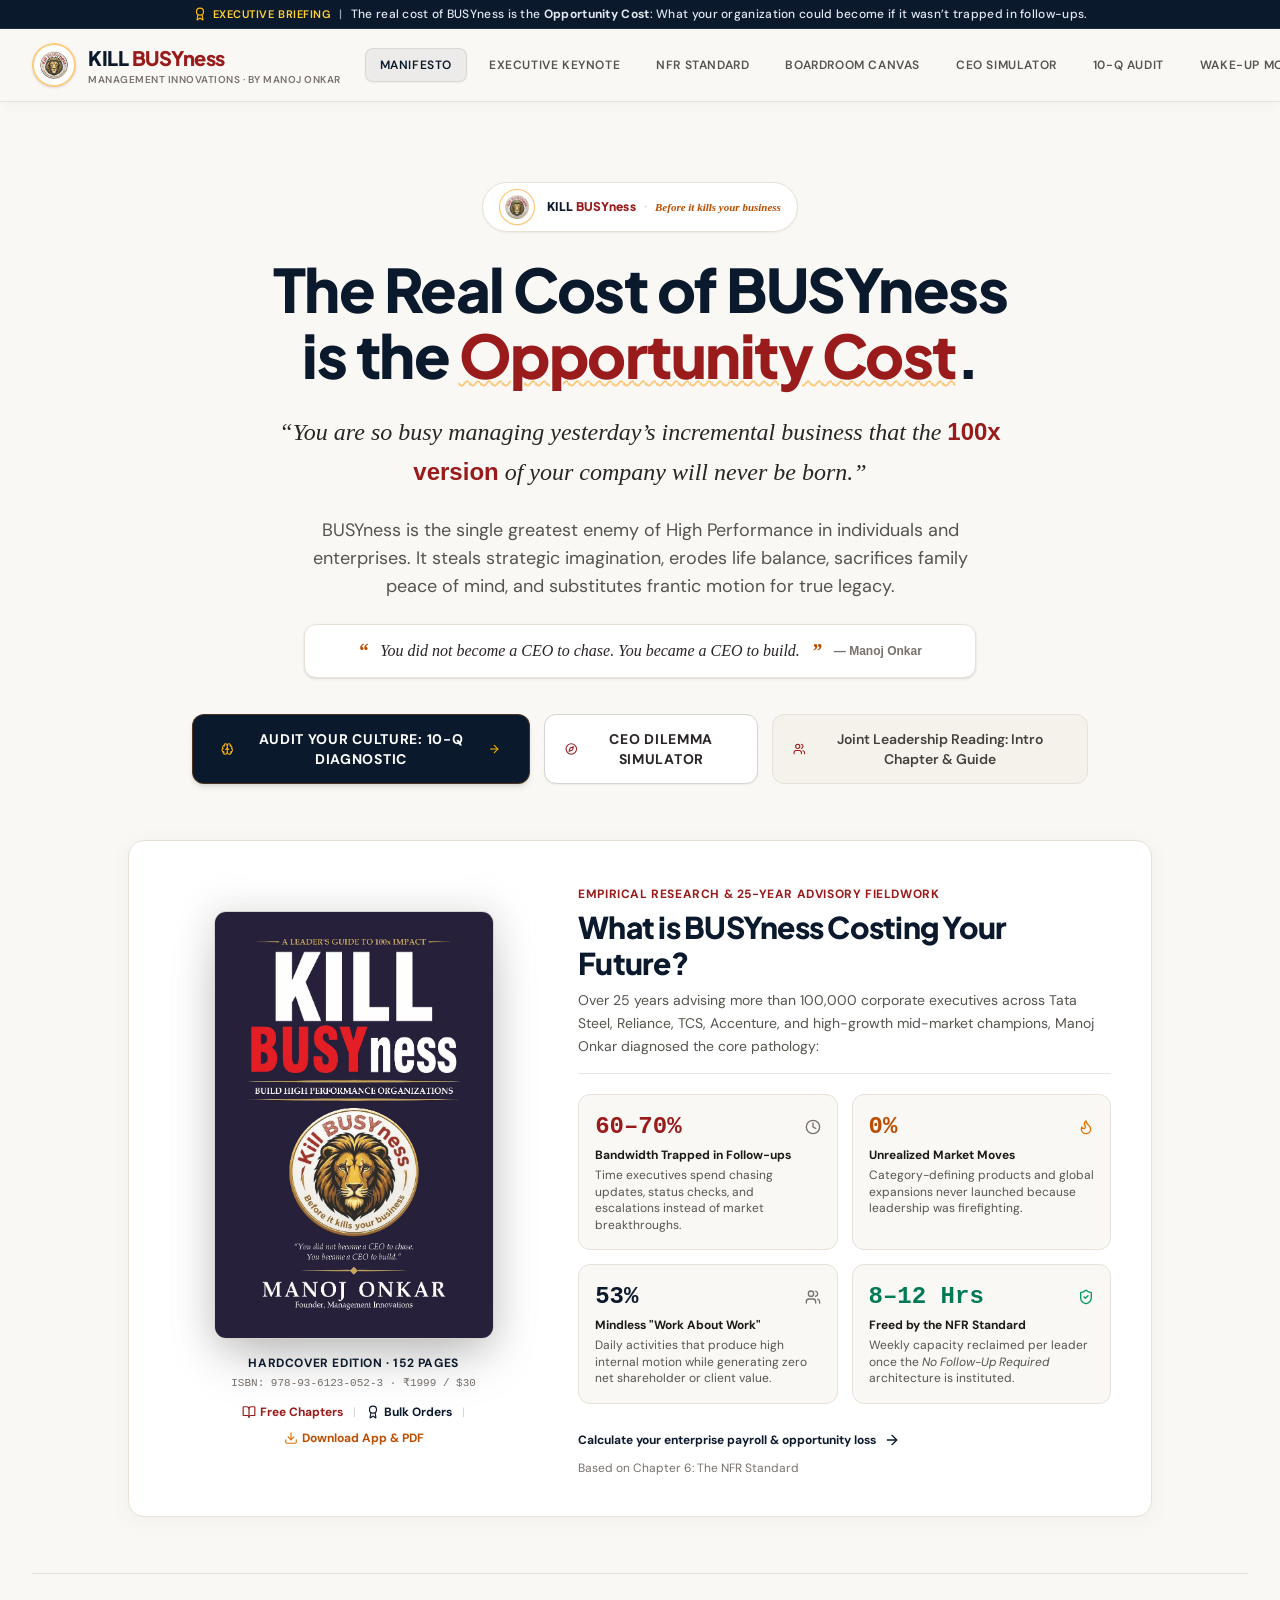
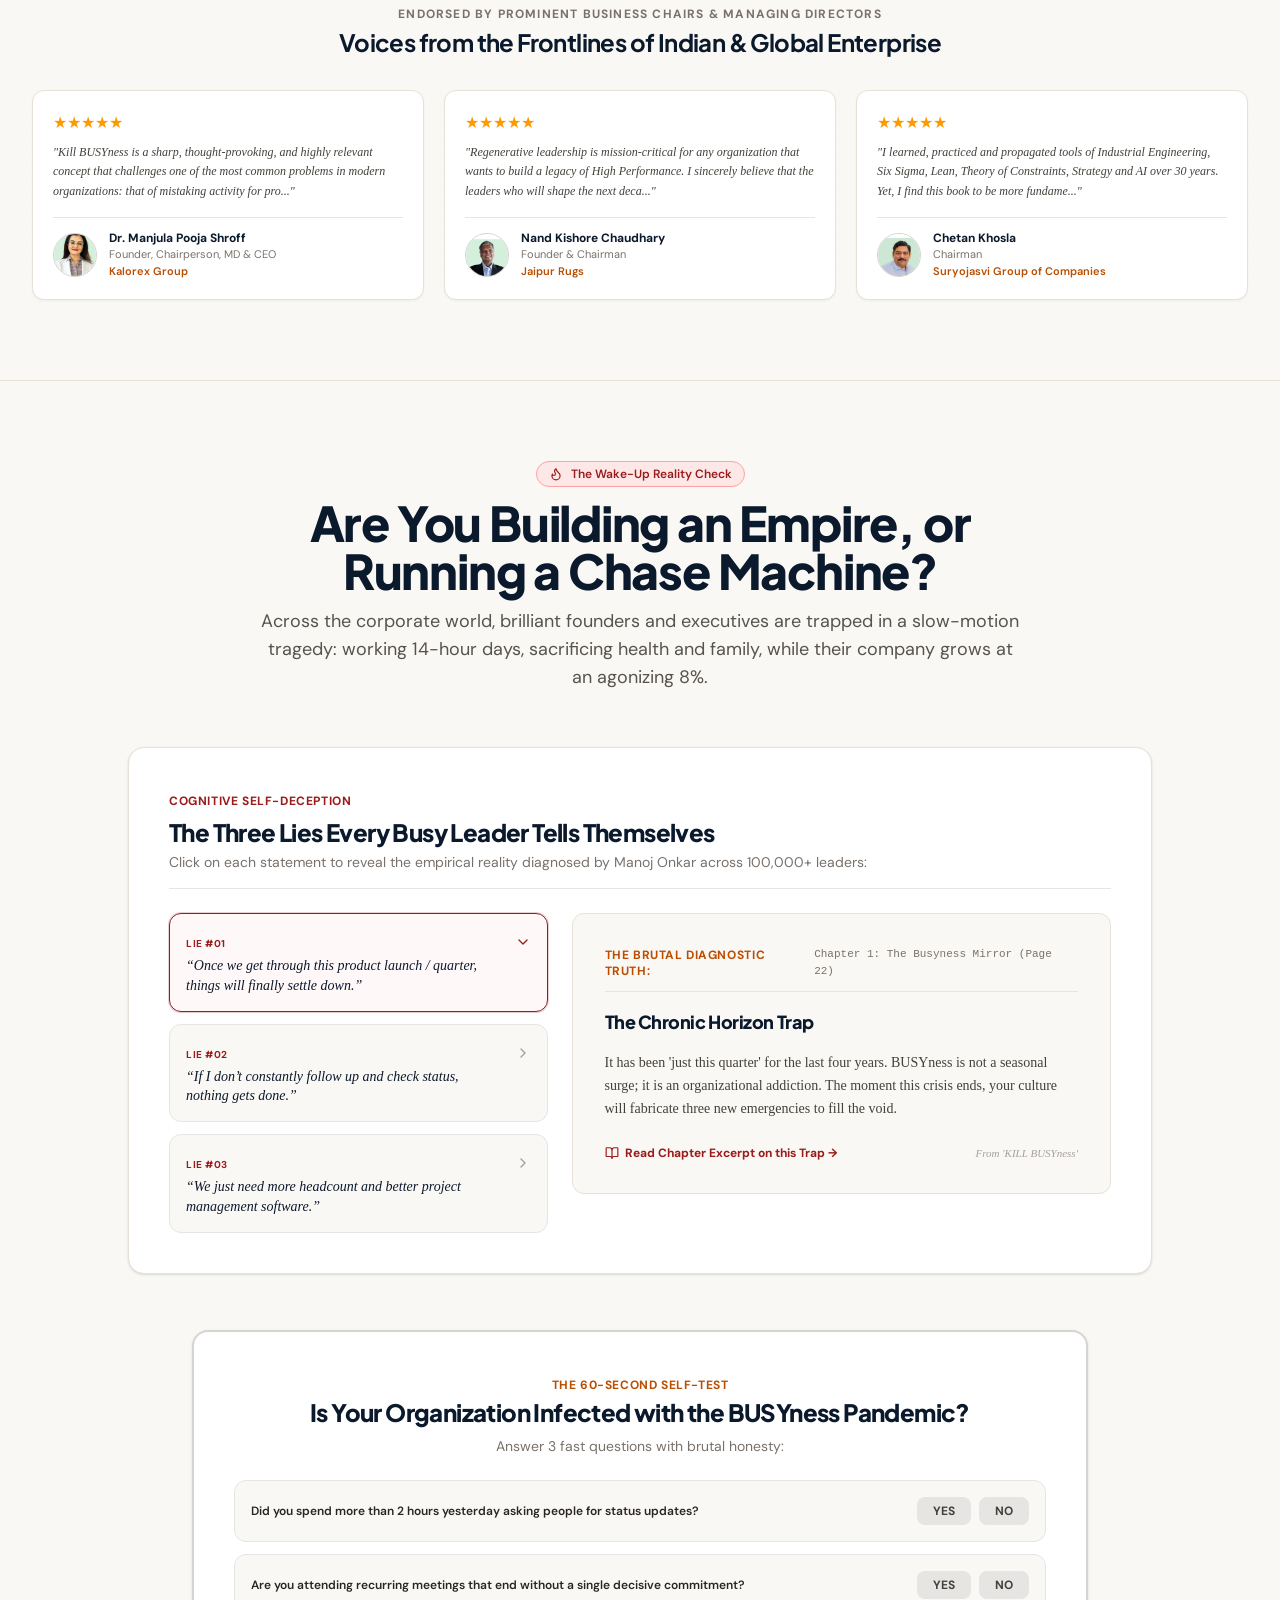
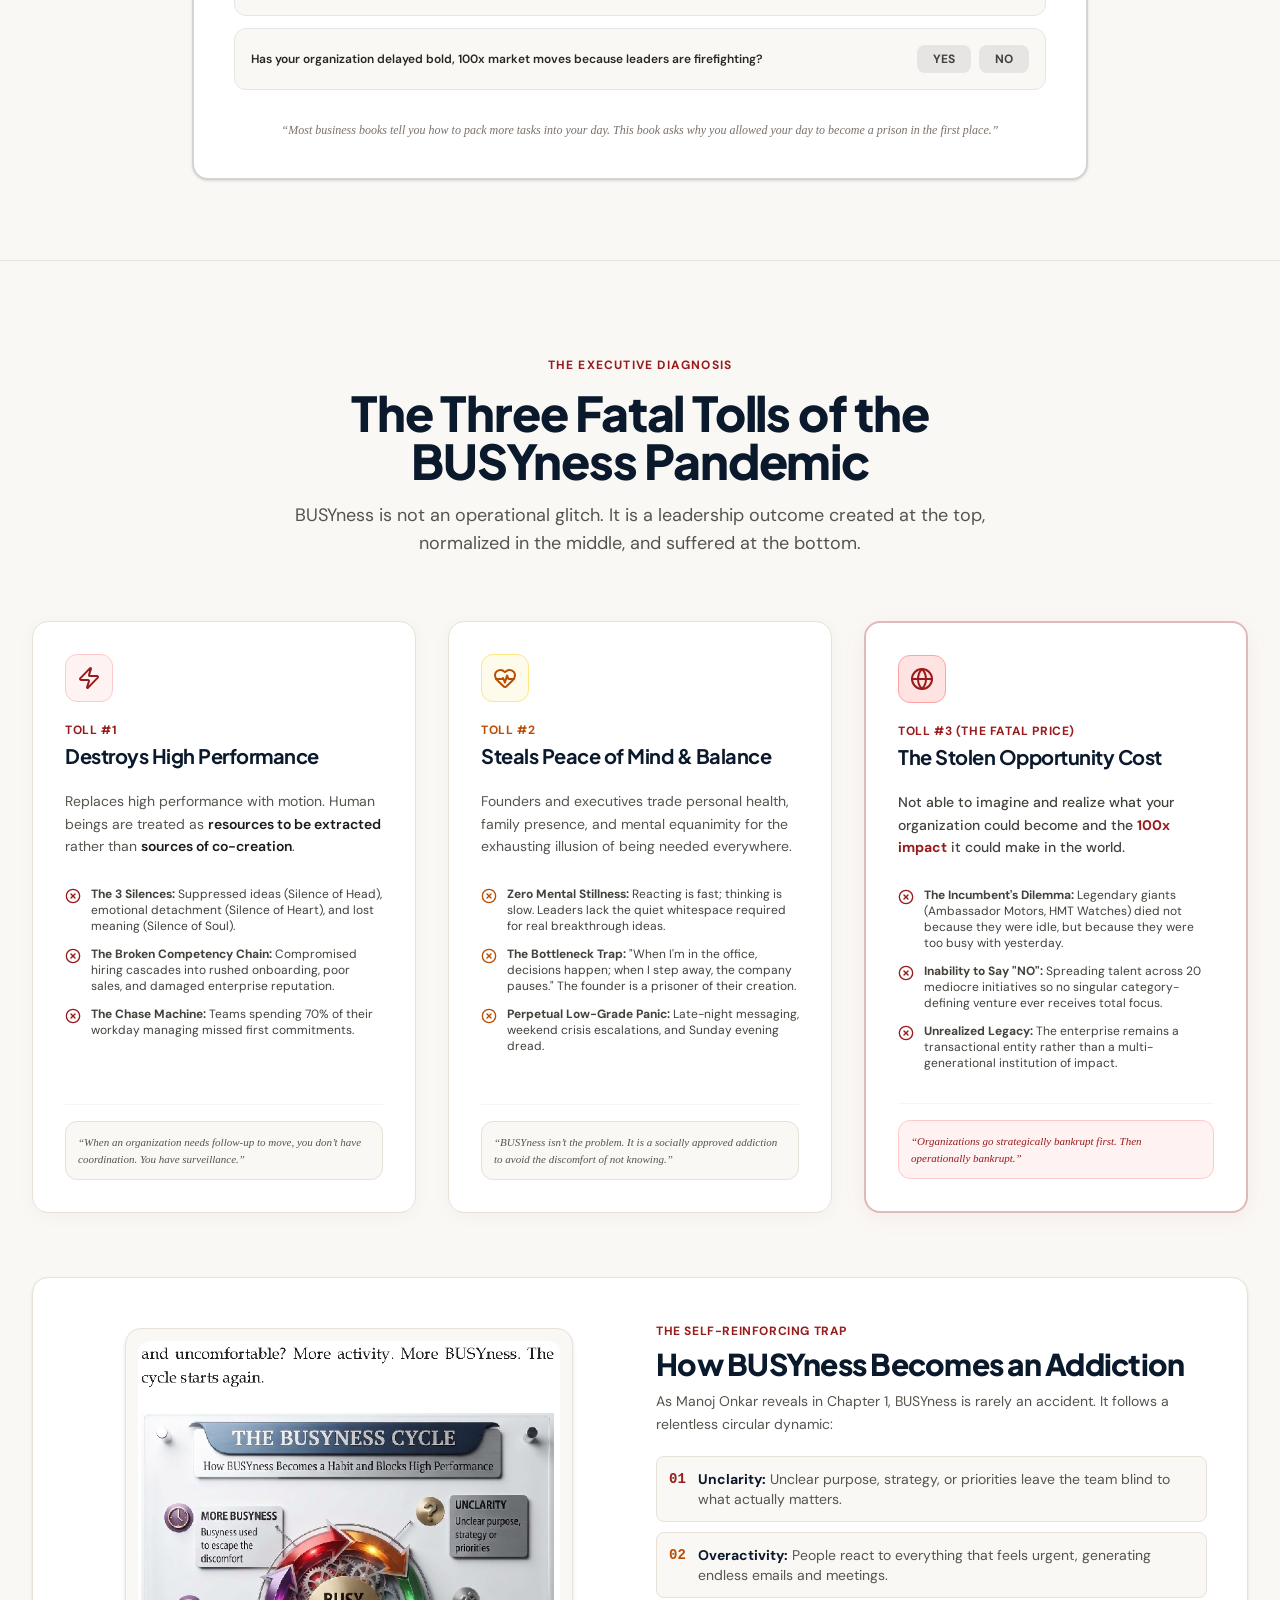
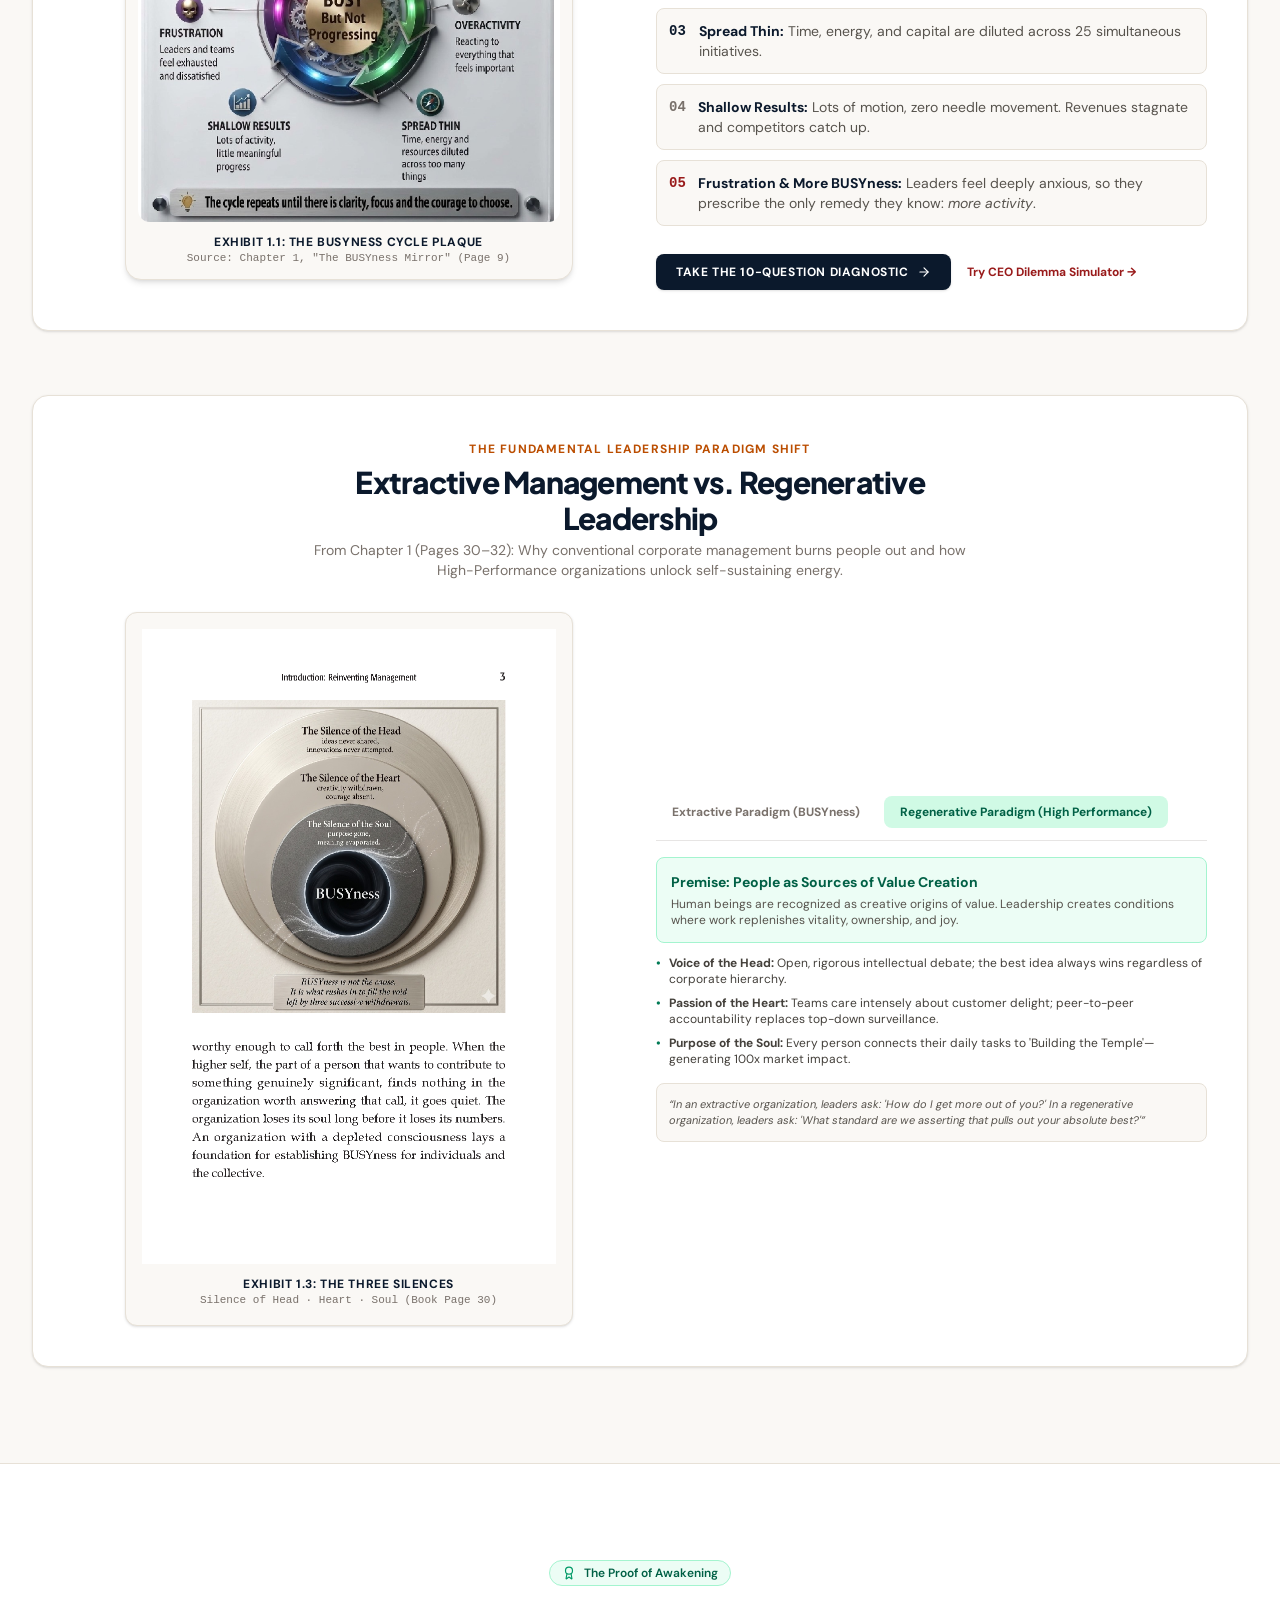
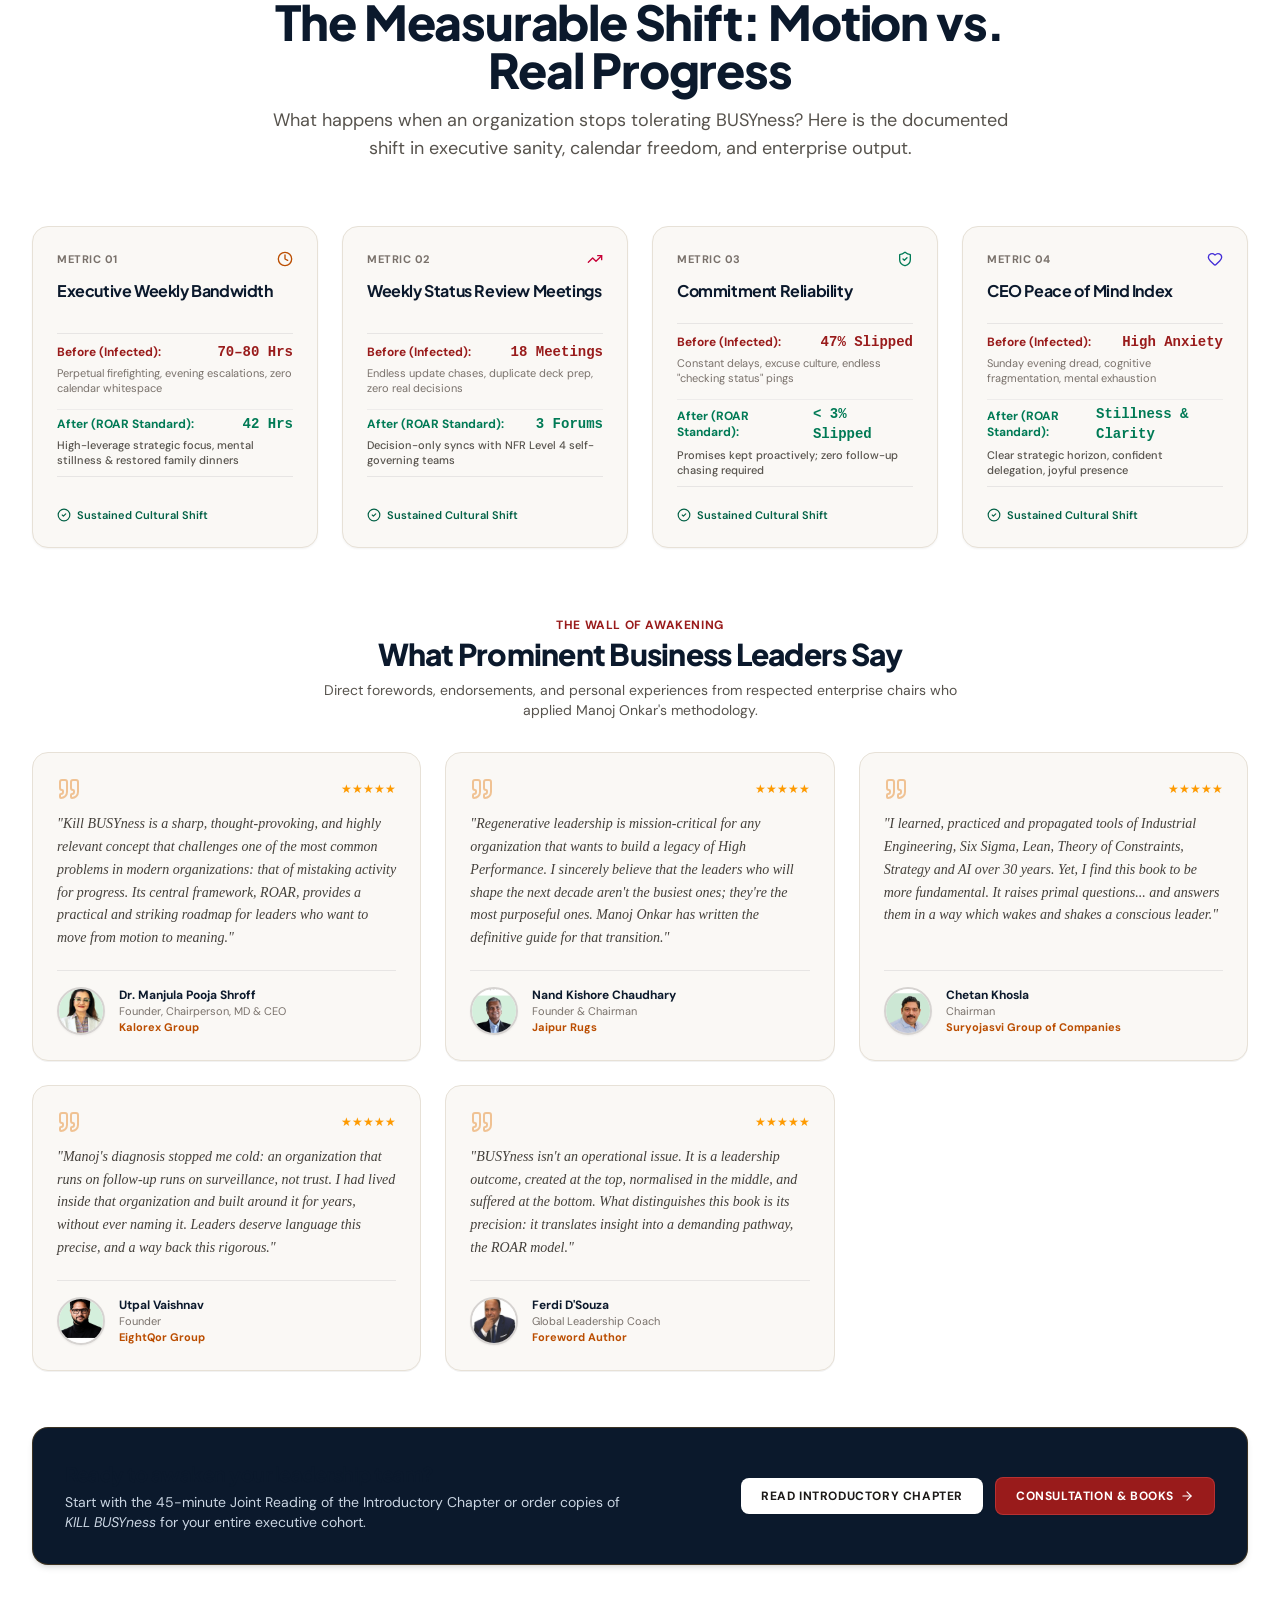
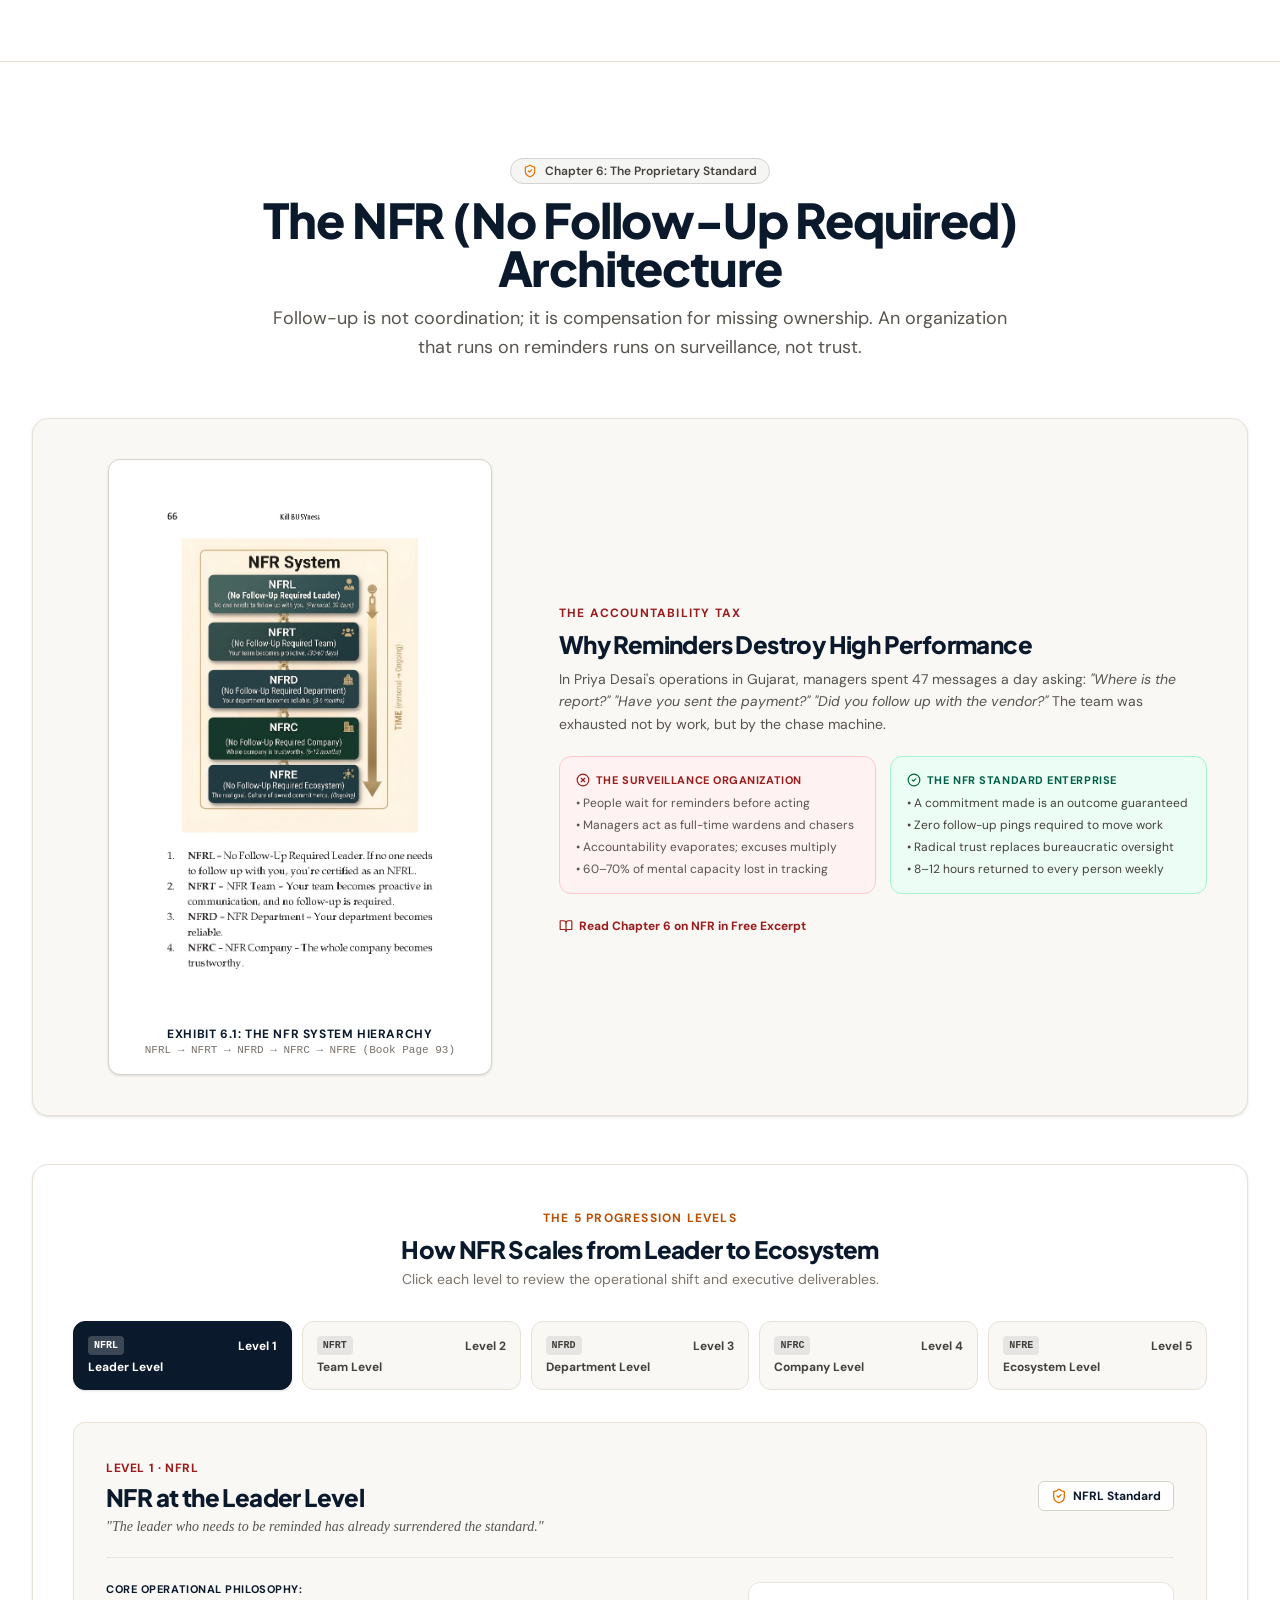
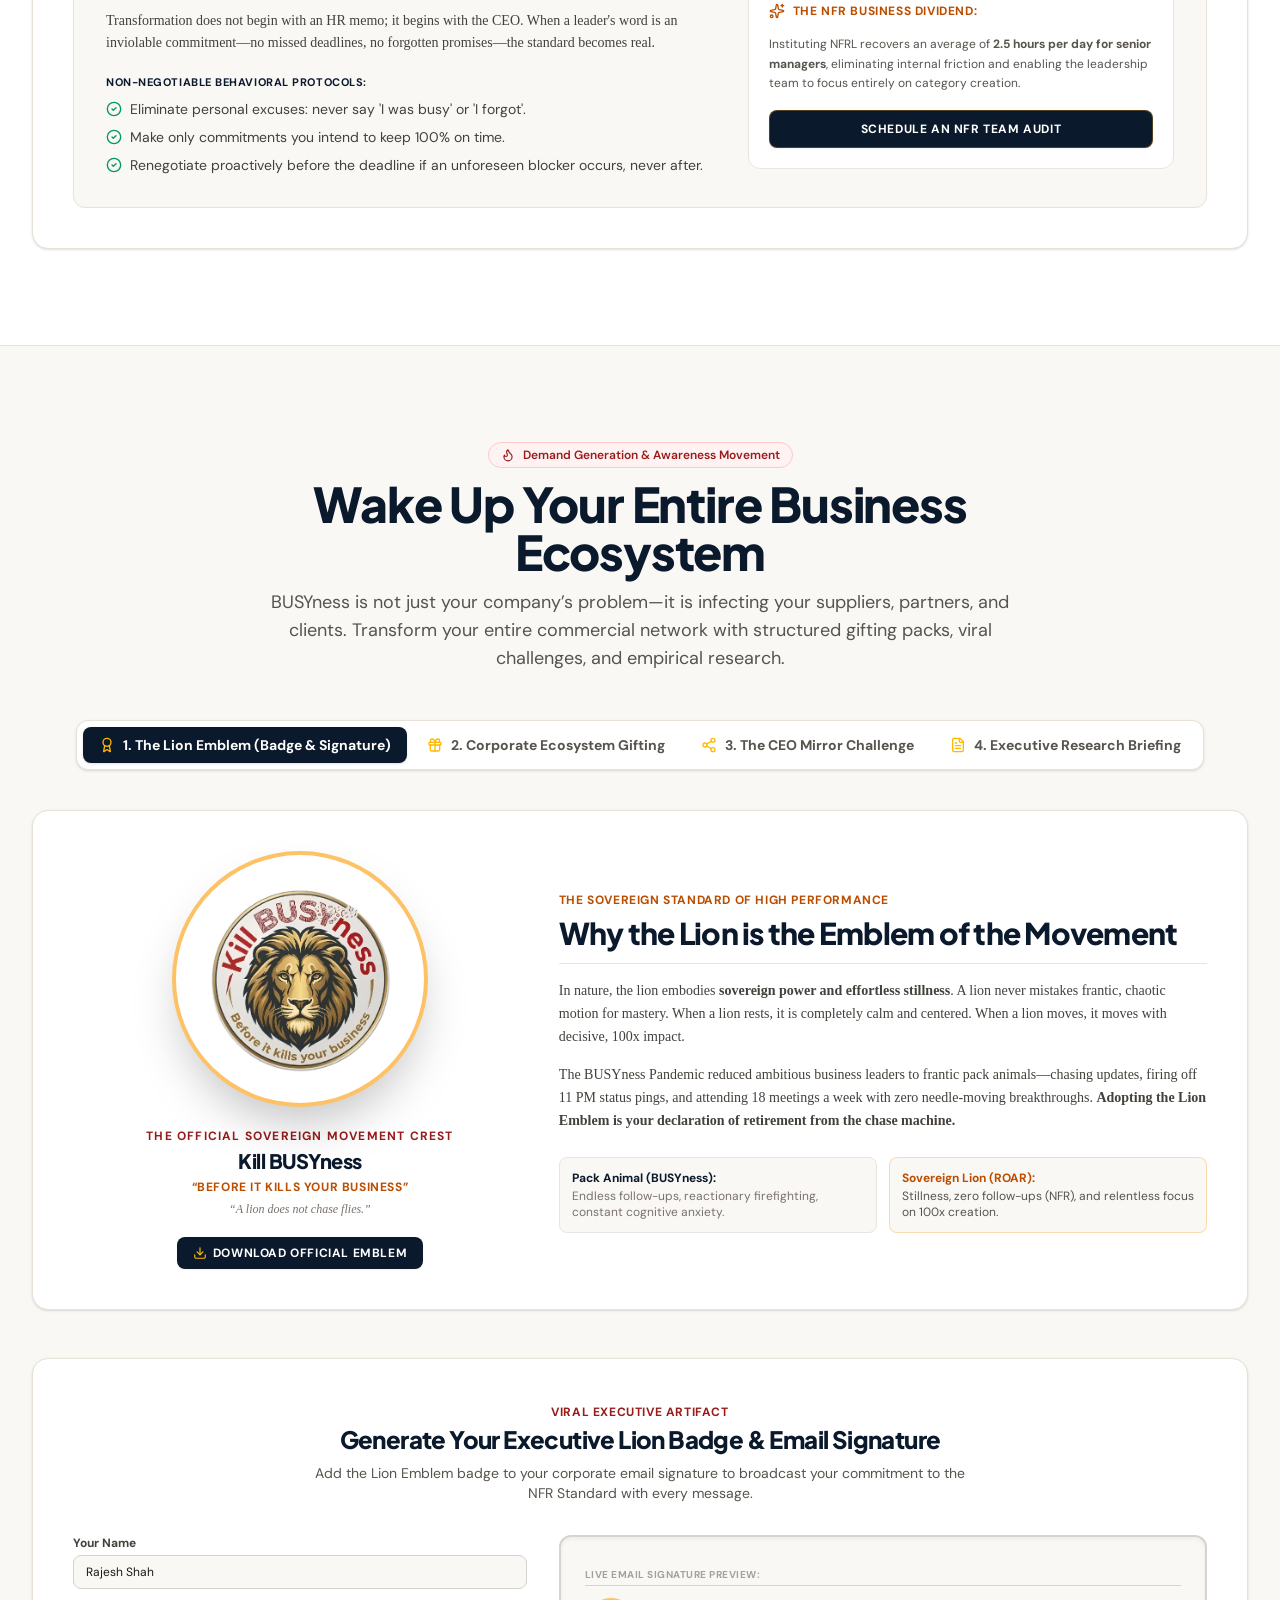
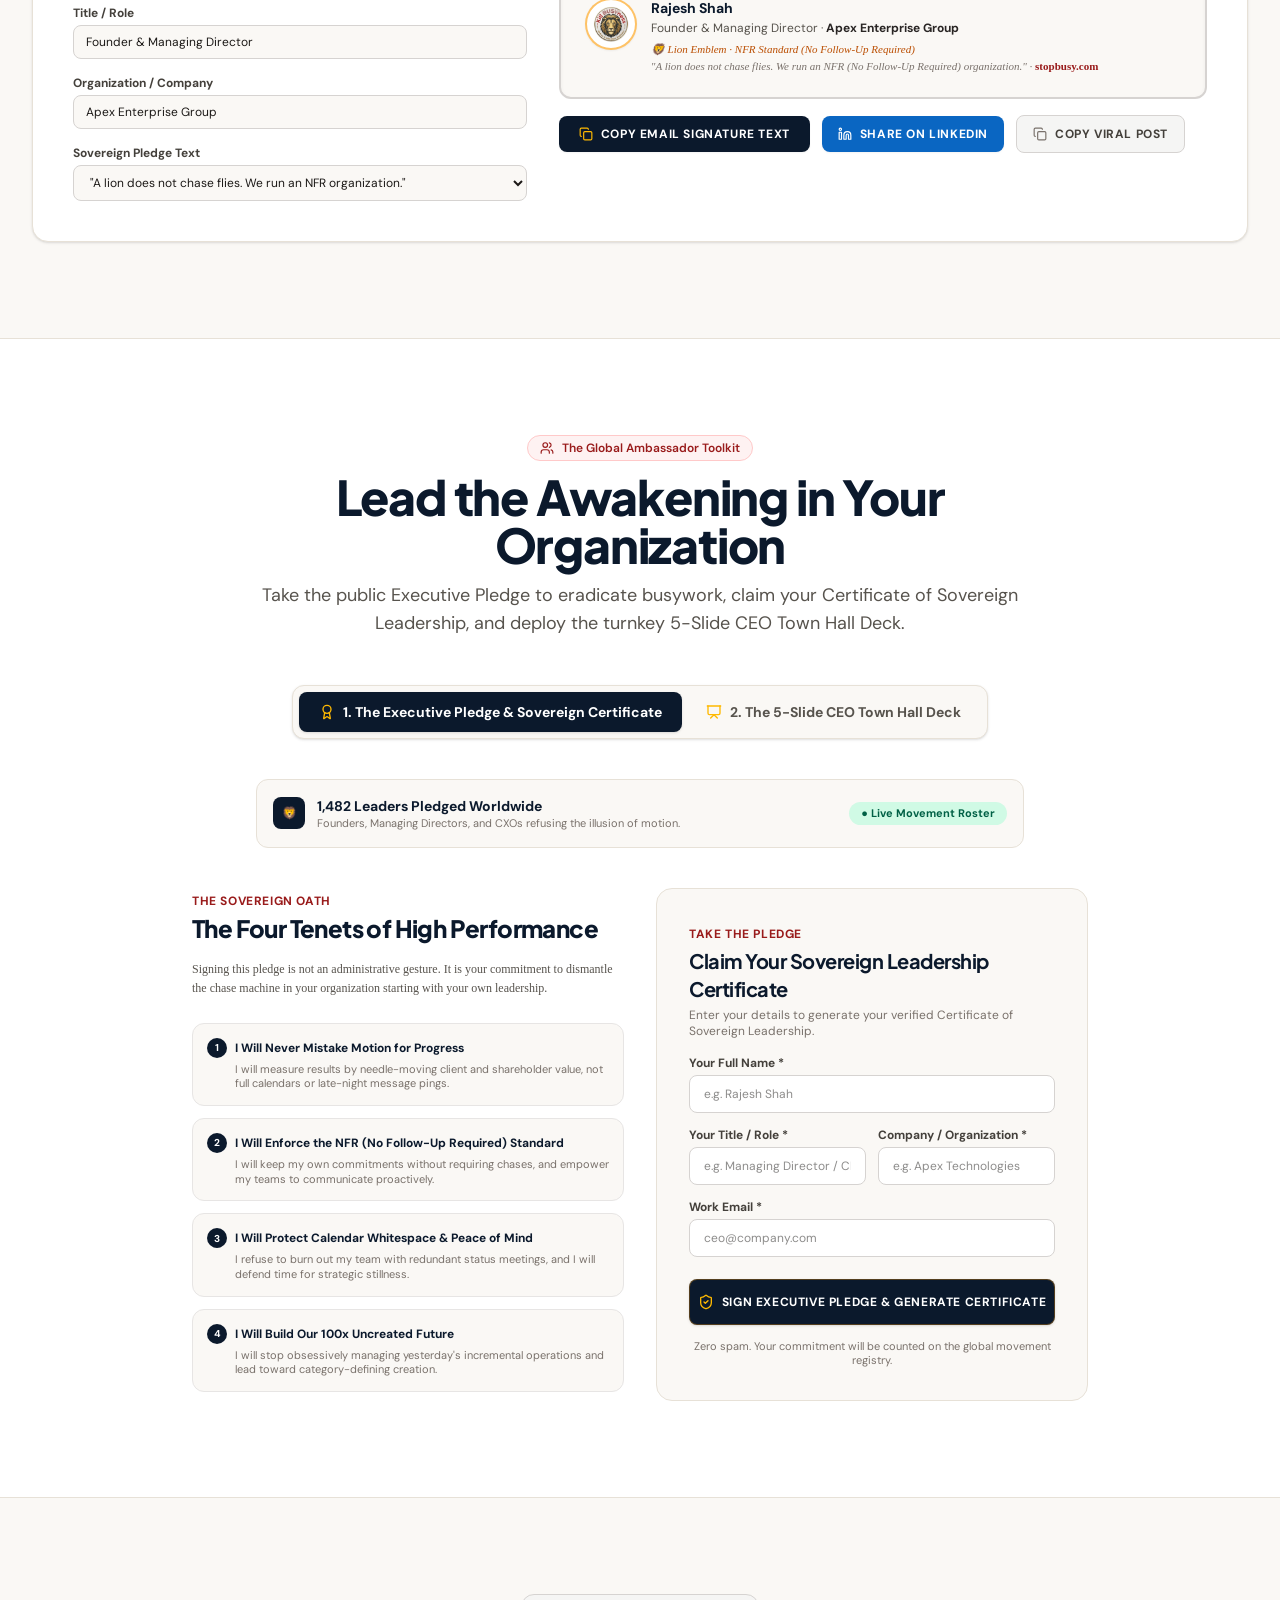
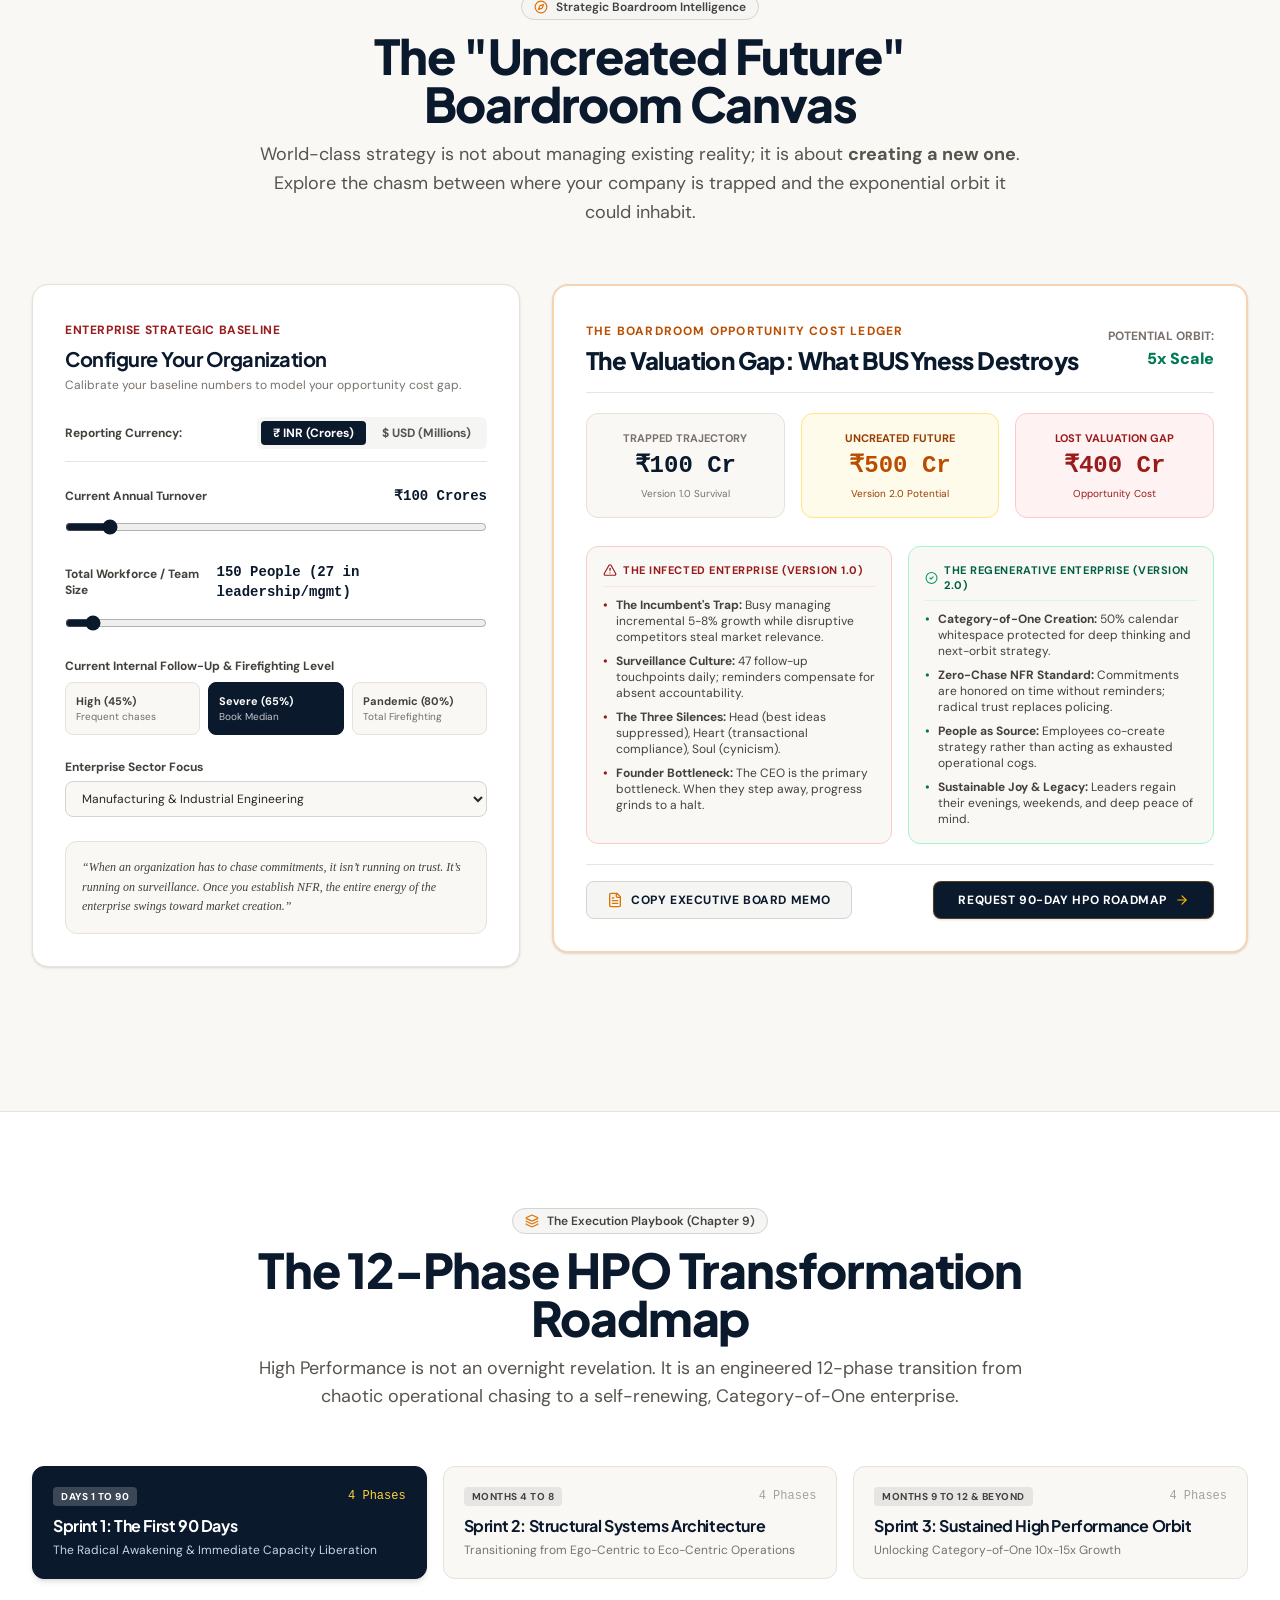
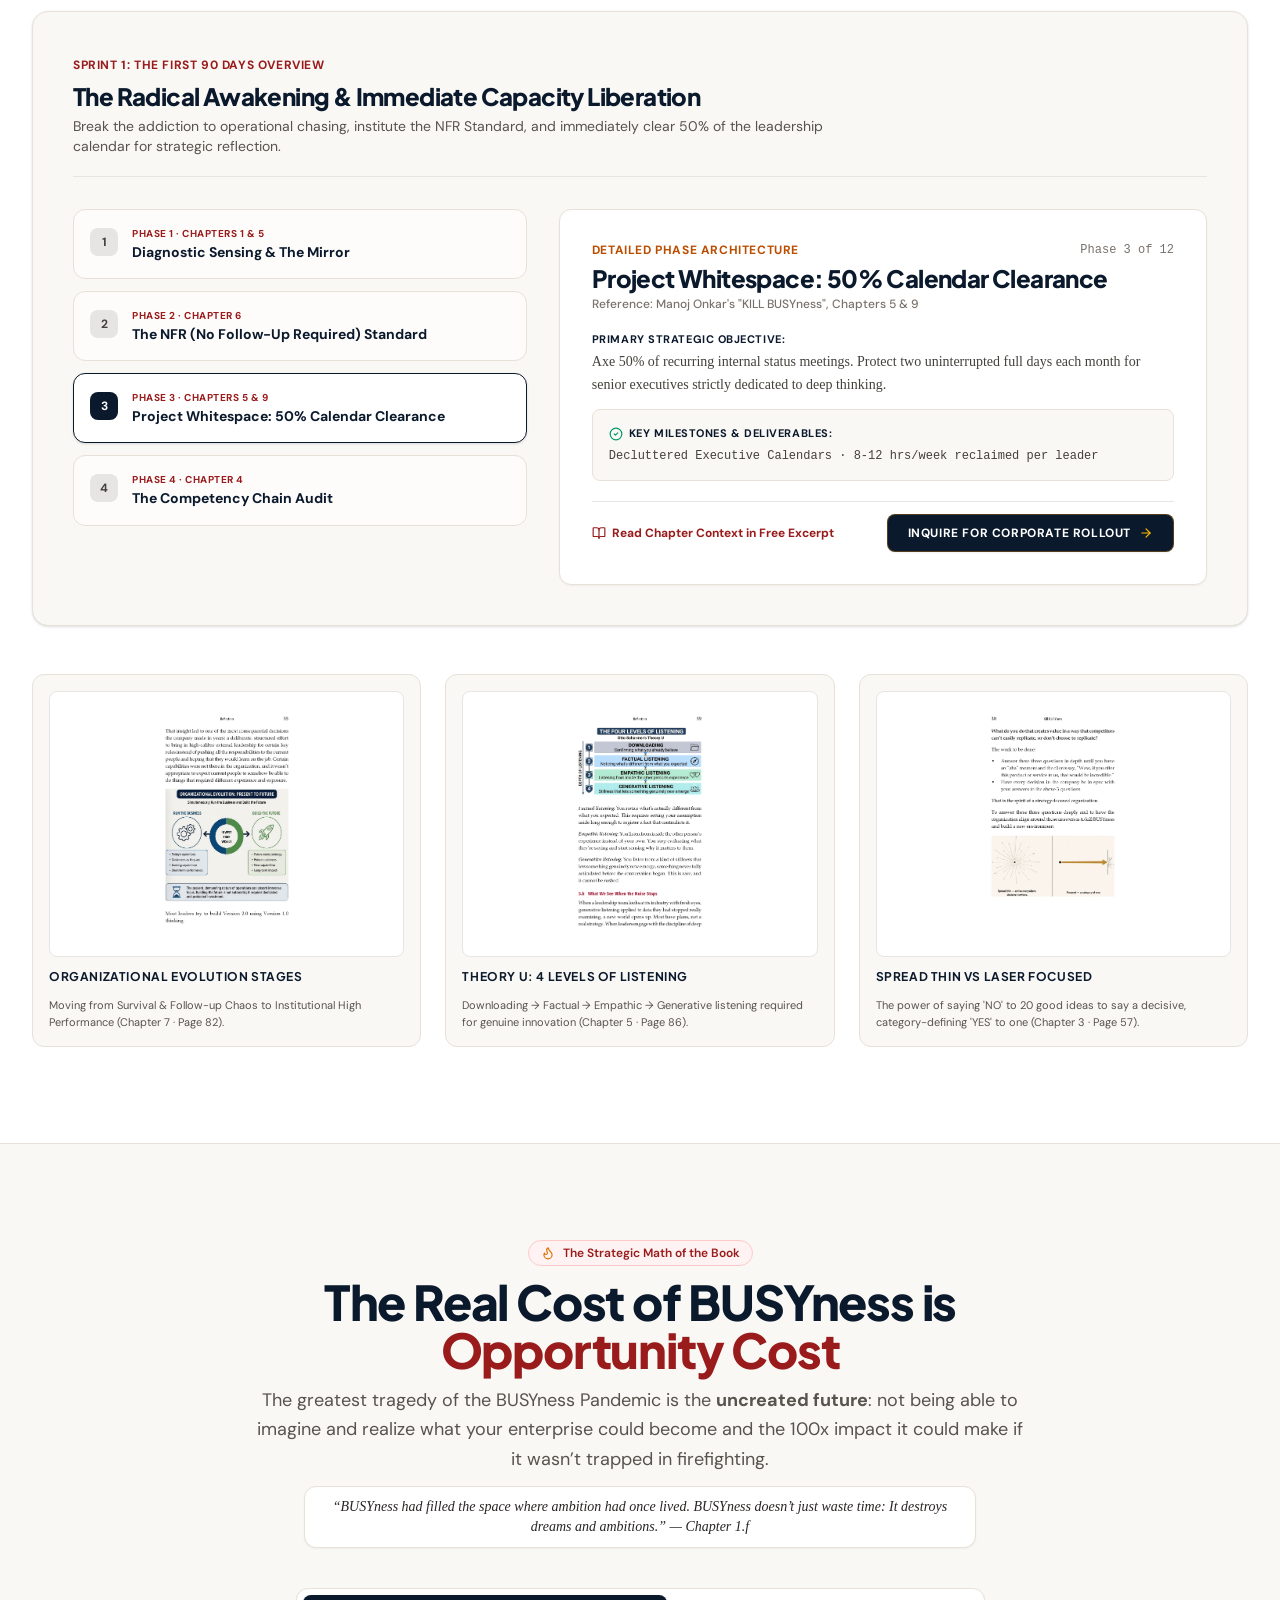
==== commit eeab8ad2: "Revert index.html back to original production build (4bbeb2f)" ====
--- a/index.html
+++ b/index.html
@@ -2,764 +2,37 @@
 <html lang="en">
   <head>
     <meta charset="UTF-8" />
-    <meta name="viewport" content="width=device-width, initial-scale=1.0, maximum-scale=5.0" />
-    <title>Stop BUSYness — Before It Kills Your Business | Flagship CEO Platform · Manoj Onkar</title>
-    <meta name="description" content="BUSYness is not a time-management issue. It is an executive systemic breakdown. Discover the operating architecture that liberates 10-15 hours of CEO time weekly, eliminates the organizational follow-up machine, and unleashes 100X high performance." />
+    <meta name="viewport" content="width=device-width, initial-scale=1.0, maximum-scale=1.0, user-scalable=no" />
+    <title>Kill BUSYness — Before It Kills Your Business | StopBusy.com · Manoj Onkar</title>
+    <meta name="description" content="Kill BUSYness. Build High Performance Organizations by Manoj Onkar. A leader's field guide to 100x impact, eliminating the follow-up chase machine, and unleashing sovereign leadership. Features the 10-Q BUSYness Audit, CEO Dilemma Simulator, and NFR Architecture." />
     <link rel="canonical" href="https://www.stopbusy.com" />
-    <meta property="og:title" content="Stop BUSYness — Before It Kills Your Business | Manoj Onkar" />
-    <meta property="og:description" content="“You did not become a CEO to chase. You became a CEO to build.” Run the 3-minute CEO audit and calculate your company's cost of follow-up." />
+    <meta property="og:title" content="Kill BUSYness — Before It Kills Your Business | StopBusy.com · Manoj Onkar" />
+    <meta property="og:description" content="“A lion does not chase flies.” Wake up to the BUSYness pandemic. Discover how to transition from frantic motion to 100x sovereign impact." />
     <meta property="og:type" content="website" />
     <meta property="og:url" content="https://www.stopbusy.com" />
-    <meta property="og:image" content="/assets/book/cover.png" />
+    <meta property="og:image" content="/assets/aistudio/KILL_BUSYness_cf6c587c.jpeg" />
     <meta name="twitter:card" content="summary_large_image" />
-    <meta name="twitter:image" content="/assets/book/cover.png" />
-    <meta name="theme-color" content="#090d16" />
+    <meta name="twitter:image" content="/assets/aistudio/KILL_BUSYness_cf6c587c.jpeg" />
+    
+    <!-- PWA & Mobile Web App Meta -->
+    <meta name="theme-color" content="#0b0f19" />
+    <meta name="mobile-web-app-capable" content="yes" />
+    <meta name="apple-mobile-web-app-capable" content="yes" />
+    <meta name="apple-mobile-web-app-status-bar-style" content="black-translucent" />
+    <meta name="apple-mobile-web-app-title" content="StopBusy" />
     <link rel="icon" type="image/svg+xml" href="/icon.svg" />
+    <link rel="apple-touch-icon" href="/apple-touch-icon.png" />
     <link rel="manifest" href="/manifest.webmanifest" />
 
-    <!-- Google Fonts -->
+    <!-- Google Fonts: Plus Jakarta Sans, DM Sans, JetBrains Mono -->
     <link rel="preconnect" href="https://fonts.googleapis.com" />
     <link rel="preconnect" href="https://fonts.gstatic.com" crossorigin />
-    <link href="https://fonts.googleapis.com/css2?family=Plus+Jakarta+Sans:wght@300;400;500;600;700;800&family=JetBrains+Mono:wght@400;600&display=swap" rel="stylesheet" />
-
-    <style>
-      :root {
-        --bg: #090d16;
-        --surface: #0f1626;
-        --surface-raised: #151f34;
-        --border: rgba(255, 255, 255, 0.08);
-        --border-hover: rgba(255, 255, 255, 0.16);
-        --text: #f1f5f9;
-        --text-muted: #94a3b8;
-        --text-dim: #64748b;
-        --accent: #38bdf8;
-        --accent-glow: rgba(56, 189, 248, 0.15);
-        --rose: #f43f5e;
-        --rose-glow: rgba(244, 63, 94, 0.15);
-        --amber: #f59e0b;
-        --emerald: #10b981;
-        --radius: 12px;
-      }
-      * { box-sizing: border-box; margin: 0; padding: 0; }
-      body {
-        font-family: 'Plus Jakarta Sans', -apple-system, BlinkMacSystemFont, sans-serif;
-        background-color: var(--bg);
-        color: var(--text);
-        line-height: 1.6;
-        -webkit-font-smoothing: antialiased;
-        overflow-x: hidden;
-      }
-      a { color: var(--accent); text-decoration: none; transition: 0.2s; }
-      a:hover { text-decoration: underline; }
-      .container { max-width: 1140px; margin: 0 auto; padding: 0 24px; }
-
-      /* Top Navbar */
-      .navbar {
-        position: sticky; top: 0; z-index: 100;
-        background: rgba(9, 13, 22, 0.85);
-        backdrop-filter: blur(12px);
-        border-bottom: 1px solid var(--border);
-        padding: 16px 0;
-      }
-      .nav-wrap { display: flex; align-items: center; justify-content: space-between; gap: 20px; }
-      .brand { display: flex; align-items: center; gap: 12px; font-weight: 800; font-size: 1.15rem; color: #fff; letter-spacing: -0.02em; }
-      .brand span.badge { background: var(--rose); color: #fff; font-size: 0.68rem; padding: 2px 8px; border-radius: 99px; text-transform: uppercase; font-weight: 700; letter-spacing: 0.08em; }
-      .nav-links { display: flex; align-items: center; gap: 24px; font-size: 0.9rem; font-weight: 500; }
-      .nav-links a { color: var(--text-muted); }
-      .nav-links a:hover { color: #fff; text-decoration: none; }
-      .btn-nav {
-        background: #fff; color: #000 !important; font-weight: 600; font-size: 0.85rem;
-        padding: 8px 16px; border-radius: 99px; transition: 0.2s; text-decoration: none !important;
-      }
-      .btn-nav:hover { background: #e2e8f0; transform: translateY(-1px); }
-
-      /* Hero Section */
-      .hero { padding: 90px 0 70px; text-align: center; position: relative; }
-      .hero-eyebrow {
-        display: inline-flex; align-items: center; gap: 8px;
-        background: var(--surface-raised); border: 1px solid var(--border);
-        padding: 6px 16px; border-radius: 99px; font-size: 0.82rem; font-weight: 600;
-        color: var(--accent); margin-bottom: 24px;
-      }
-      .hero h1 {
-        font-size: clamp(2.4rem, 5.5vw, 4.2rem);
-        font-weight: 800; line-height: 1.1; letter-spacing: -0.03em;
-        margin-bottom: 24px; max-width: 960px; margin-left: auto; margin-right: auto;
-      }
-      .hero h1 span.gradient {
-        background: linear-gradient(135deg, #fff 30%, #94a3b8 100%);
-        -webkit-background-clip: text; -webkit-text-fill-color: transparent;
-      }
-      .hero h1 span.highlight {
-        background: linear-gradient(135deg, #f43f5e 0%, #fb7185 100%);
-        -webkit-background-clip: text; -webkit-text-fill-color: transparent;
-      }
-      .hero-lead {
-        font-size: clamp(1.05rem, 2vw, 1.3rem); color: var(--text-muted);
-        max-width: 780px; margin: 0 auto 36px; line-height: 1.6;
-      }
-      .hero-ctas { display: flex; align-items: center; justify-content: center; gap: 16px; flex-wrap: wrap; margin-bottom: 48px; }
-      .btn-primary {
-        background: linear-gradient(135deg, #38bdf8 0%, #0284c7 100%);
-        color: #fff; font-weight: 700; font-size: 1rem; padding: 14px 28px;
-        border-radius: var(--radius); border: none; cursor: pointer; transition: 0.2s;
-        box-shadow: 0 8px 24px rgba(56, 189, 248, 0.25); text-decoration: none !important;
-      }
-      .btn-primary:hover { transform: translateY(-2px); box-shadow: 0 12px 30px rgba(56, 189, 248, 0.35); }
-      .btn-secondary {
-        background: var(--surface); color: var(--text); border: 1px solid var(--border-hover);
-        font-weight: 600; font-size: 1rem; padding: 14px 28px; border-radius: var(--radius);
-        cursor: pointer; transition: 0.2s; text-decoration: none !important;
-      }
-      .btn-secondary:hover { background: var(--surface-raised); border-color: rgba(255,255,255,0.3); color: #fff; }
-
-      /* Stat Bar */
-      .stat-grid {
-        display: grid; grid-template-columns: repeat(auto-fit, minmax(220px, 1fr));
-        gap: 20px; max-width: 980px; margin: 0 auto 60px;
-      }
-      .stat-card {
-        background: var(--surface); border: 1px solid var(--border);
-        padding: 24px 20px; border-radius: var(--radius); text-align: left;
-      }
-      .stat-num { font-size: 2.2rem; font-weight: 800; color: #fff; font-family: 'JetBrains Mono', monospace; line-height: 1; margin-bottom: 8px; }
-      .stat-num.rose { color: var(--rose); }
-      .stat-num.accent { color: var(--accent); }
-      .stat-desc { font-size: 0.85rem; color: var(--text-muted); line-height: 1.4; }
-
-      /* Executive Quotes Section */
-      .section { padding: 80px 0; border-top: 1px solid var(--border); }
-      .section-header { text-align: center; max-width: 720px; margin: 0 auto 48px; }
-      .section-eyebrow { font-size: 0.78rem; text-transform: uppercase; font-weight: 700; letter-spacing: 0.12em; color: var(--accent); margin-bottom: 12px; }
-      .section-title { font-size: clamp(1.8rem, 3.5vw, 2.6rem); font-weight: 800; letter-spacing: -0.02em; line-height: 1.2; margin-bottom: 16px; color: #fff; }
-      .section-subtitle { font-size: 1.05rem; color: var(--text-muted); line-height: 1.6; }
-
-      .quotes-grid { display: grid; grid-template-columns: repeat(auto-fit, minmax(260px, 1fr)); gap: 24px; }
-      .quote-card {
-        background: var(--surface); border: 1px solid var(--border);
-        border-radius: var(--radius); padding: 28px; display: flex; flex-direction: column; justify-content: space-between;
-      }
-      .quote-text { font-size: 0.98rem; font-style: italic; color: #e2e8f0; line-height: 1.6; margin-bottom: 20px; }
-      .quote-author { display: flex; align-items: center; gap: 14px; }
-      .quote-avatar { width: 48px; height: 48px; border-radius: 50%; object-fit: cover; border: 2px solid var(--border); }
-      .quote-name { font-weight: 700; font-size: 0.95rem; color: #fff; }
-      .quote-role { font-size: 0.78rem; color: var(--text-dim); }
-
-      /* Logos Banner */
-      .logos-bar { padding: 36px 0; text-align: center; border-top: 1px solid var(--border); border-bottom: 1px solid var(--border); background: rgba(15, 22, 38, 0.4); }
-      .logos-title { font-size: 0.75rem; text-transform: uppercase; letter-spacing: 0.12em; color: var(--text-dim); margin-bottom: 20px; font-weight: 600; }
-      .logos-wrap { display: flex; flex-wrap: wrap; justify-content: center; align-items: center; gap: 28px 40px; }
-      .logo-pill { font-size: 0.9rem; font-weight: 700; color: #cbd5e1; opacity: 0.75; letter-spacing: 0.04em; }
-
-      /* Comparison: BUSY vs HPO */
-      .compare-table {
-        width: 100%; border-collapse: separate; border-spacing: 0;
-        background: var(--surface); border: 1px solid var(--border);
-        border-radius: var(--radius); overflow: hidden; margin-top: 24px;
-      }
-      .compare-table th, .compare-table td { padding: 18px 24px; text-align: left; border-bottom: 1px solid var(--border); }
-      .compare-table th { background: var(--surface-raised); font-size: 0.9rem; font-weight: 700; letter-spacing: 0.05em; text-transform: uppercase; }
-      .compare-table th.bad { color: var(--rose); }
-      .compare-table th.good { color: var(--emerald); }
-      .compare-table tr:last-child td { border-bottom: none; }
-      .compare-table td { font-size: 0.95rem; line-height: 1.5; }
-      .compare-table td.dim { color: #94a3b8; }
-      .compare-table td.bright { color: #f8fafc; font-weight: 500; }
-
-      /* Interactive Tools Container */
-      .tool-box {
-        background: var(--surface); border: 1px solid var(--border);
-        border-radius: var(--radius); padding: 36px; margin-bottom: 32px;
-      }
-      .tool-box h3 { font-size: 1.4rem; font-weight: 700; color: #fff; margin-bottom: 8px; }
-      .tool-box p.desc { font-size: 0.92rem; color: var(--text-muted); margin-bottom: 24px; }
-
-      /* 10-Q Audit */
-      .audit-row {
-        display: flex; flex-direction: column; gap: 8px; padding: 16px 0;
-        border-bottom: 1px solid rgba(255,255,255,0.05);
-      }
-      .audit-label { font-size: 0.95rem; font-weight: 500; color: #e2e8f0; }
-      .audit-controls { display: flex; align-items: center; gap: 16px; }
-      .audit-range { flex: 1; accent-color: var(--accent); }
-      .audit-val { min-width: 48px; text-align: right; font-family: 'JetBrains Mono', monospace; font-weight: 700; color: var(--accent); }
-
-      .audit-result-banner {
-        background: var(--surface-raised); border: 1px solid var(--border);
-        border-radius: var(--radius); padding: 24px; margin-top: 28px; text-align: center;
-      }
-      .score-display { font-size: 3rem; font-weight: 800; font-family: 'JetBrains Mono', monospace; color: #fff; line-height: 1; }
-      .score-label { font-size: 1.1rem; font-weight: 700; margin: 8px 0; }
-      .score-badge { display: inline-block; padding: 4px 14px; border-radius: 99px; font-size: 0.8rem; font-weight: 700; text-transform: uppercase; }
-      .score-badge.low { background: rgba(16, 185, 129, 0.2); color: #34d399; }
-      .score-badge.mod { background: rgba(245, 158, 11, 0.2); color: #fbbf24; }
-      .score-badge.high { background: rgba(244, 63, 94, 0.2); color: #fb7185; }
-      .score-badge.crit { background: rgba(225, 29, 72, 0.3); color: #f43f5e; }
-
-      /* Chase Calculator */
-      .calc-grid { display: grid; grid-template-columns: repeat(auto-fit, minmax(220px, 1fr)); gap: 20px; margin-bottom: 28px; }
-      .calc-field label { display: block; font-size: 0.85rem; font-weight: 600; color: var(--text-muted); margin-bottom: 6px; }
-      .calc-input {
-        width: 100%; background: var(--surface-raised); border: 1px solid var(--border);
-        padding: 12px 14px; border-radius: 8px; color: #fff; font-size: 1rem;
-        font-family: 'JetBrains Mono', monospace; outline: none; transition: 0.2s;
-      }
-      .calc-input:focus { border-color: var(--accent); box-shadow: 0 0 0 2px var(--accent-glow); }
-      .calc-output-box {
-        background: linear-gradient(135deg, rgba(244,63,94,0.08) 0%, rgba(15,22,38,0.8) 100%);
-        border: 1px solid rgba(244,63,94,0.3); border-radius: var(--radius); padding: 28px; text-align: center;
-      }
-      .calc-burn-number { font-size: clamp(2rem, 4vw, 3.4rem); font-weight: 800; font-family: 'JetBrains Mono', monospace; color: var(--rose); margin-bottom: 8px; }
-
-      /* Executive Offerings Cards */
-      .offer-grid { display: grid; grid-template-columns: repeat(auto-fit, minmax(300px, 1fr)); gap: 24px; margin-top: 36px; }
-      .offer-card {
-        background: var(--surface); border: 1px solid var(--border);
-        border-radius: var(--radius); padding: 32px; display: flex; flex-direction: column; justify-content: space-between;
-        transition: 0.2s;
-      }
-      .offer-card:hover { border-color: var(--border-hover); transform: translateY(-3px); }
-      .offer-badge { display: inline-block; background: var(--surface-raised); color: var(--accent); font-size: 0.72rem; font-weight: 700; padding: 4px 10px; border-radius: 99px; text-transform: uppercase; margin-bottom: 16px; align-self: flex-start; }
-      .offer-title { font-size: 1.35rem; font-weight: 800; color: #fff; margin-bottom: 12px; }
-      .offer-desc { font-size: 0.92rem; color: var(--text-muted); line-height: 1.6; margin-bottom: 24px; flex: 1; }
-      .offer-features { list-style: none; margin-bottom: 28px; }
-      .offer-features li { font-size: 0.88rem; color: #cbd5e1; margin-bottom: 8px; display: flex; align-items: center; gap: 8px; }
-      .offer-features li::before { content: "✓"; color: var(--emerald); font-weight: 800; }
-
-      /* Sister Sites Grid */
-      .sister-grid { display: grid; grid-template-columns: repeat(auto-fit, minmax(280px, 1fr)); gap: 20px; margin-top: 24px; }
-      .sister-card {
-        background: var(--surface); border: 1px solid var(--border);
-        border-radius: var(--radius); padding: 24px; text-decoration: none !important; transition: 0.2s; display: block;
-      }
-      .sister-card:hover { border-color: var(--accent); background: var(--surface-raised); }
-      .sister-tag { font-size: 0.72rem; font-weight: 700; color: var(--accent); text-transform: uppercase; letter-spacing: 0.08em; margin-bottom: 8px; }
-      .sister-title { font-size: 1.15rem; font-weight: 700; color: #fff; margin-bottom: 8px; }
-      .sister-desc { font-size: 0.85rem; color: var(--text-muted); line-height: 1.5; }
-
-      /* Footer */
-      footer { border-top: 1px solid var(--border); padding: 60px 0 40px; background: #060910; color: var(--text-dim); font-size: 0.88rem; }
-      .footer-wrap { display: flex; justify-content: space-between; align-items: flex-start; flex-wrap: wrap; gap: 36px; margin-bottom: 40px; }
-      .footer-brand p { max-width: 380px; margin-top: 12px; line-height: 1.6; font-size: 0.85rem; color: var(--text-muted); }
-      .footer-col h4 { font-size: 0.82rem; text-transform: uppercase; letter-spacing: 0.08em; color: #fff; margin-bottom: 16px; }
-      .footer-col ul { list-style: none; }
-      .footer-col ul li { margin-bottom: 10px; }
-      .footer-col ul li a { color: var(--text-muted); font-size: 0.85rem; }
-      .footer-col ul li a:hover { color: #fff; }
-      .footer-bottom { border-top: 1px solid var(--border); padding-top: 24px; text-align: center; font-size: 0.78rem; color: var(--text-dim); }
-
-      /* Utility */
-      .action-row { display: flex; gap: 12px; justify-content: center; flex-wrap: wrap; margin-top: 20px; }
-      .btn-sm { padding: 10px 20px; font-size: 0.88rem; border-radius: 8px; font-weight: 600; cursor: pointer; border: none; }
-      .btn-copy { background: var(--surface-raised); color: #fff; border: 1px solid var(--border-hover); }
-      .btn-copy:hover { background: rgba(255,255,255,0.1); }
-      .btn-email { background: var(--accent); color: #000; font-weight: 700; text-decoration: none !important; }
-      .btn-email:hover { opacity: 0.9; }
-
-      @media (max-width: 768px) {
-        .nav-links { display: none; }
-        .hero { padding: 60px 0 40px; }
-        .tool-box { padding: 24px 16px; }
-      }
-    </style>
-  </head>
-  <body>
-
-    <!-- Navigation -->
-    <header class="navbar">
-      <div class="container nav-wrap">
-        <a href="/" class="brand">
-          <span>StopBUSY</span>
-          <span class="badge">CEO Edition</span>
-        </a>
-        <nav class="nav-links">
-          <a href="#audit">CEO Audit</a>
-          <a href="#calculator">Chase Counter</a>
-          <a href="#contrast">BUSY vs HPO</a>
-          <a href="#offerings">Executive Briefings</a>
-          <a href="#ecosystem">Ecosystem</a>
-        </nav>
-        <a href="mailto:sales@managementinnovations.co.in?subject=CEO%20Executive%20Briefing%20Inquiry%20-%20StopBusy&body=Dear%20Manoj%20Onkar,%0D%0A%0D%0AI%20would%20like%20to%20request%20an%20Executive%20Briefing%20for%20our%20leadership%20team.%0D%0A%0D%0ACompany:%20%0D%0ADesignation:%20%0D%0ATeam%20Size:%20%0D%0AContact%20Number:%20" class="btn-nav">Book Briefing</a>
-      </div>
-    </header>
-
-    <!-- Hero Section -->
-    <section class="hero">
-      <div class="container">
-        <div class="hero-eyebrow">
-          <span>👑 For Founders, CEOs & Managing Directors</span>
-        </div>
-        <h1>
-          <span class="gradient">Stop BUSYness.</span><br />
-          <span class="highlight">Before It Kills Your Business.</span>
-        </h1>
-        <p class="hero-lead">
-          BUSYness is not a personal time-management flaw. It is an executive systemic breakdown. 
-          Discover the operating architecture that liberates 10–15 hours of CEO bandwidth weekly, 
-          ends the follow-up chase machine, and aligns your leadership to 100X high performance.
-        </p>
-        <div class="hero-ctas">
-          <a href="#audit" class="btn-primary">Take the 3-Minute CEO Audit</a>
-          <a href="#calculator" class="btn-secondary">Calculate Your Chase Cost</a>
-        </div>
-
-        <!-- 3 Core Enterprise Stats -->
-        <div class="stat-grid">
-          <div class="stat-card">
-            <div class="stat-num rose">60–70%</div>
-            <div class="stat-desc">Of senior leadership bandwidth spent chasing updates and unkept commitments.</div>
-          </div>
-          <div class="stat-card">
-            <div class="stat-num accent">53%</div>
-            <div class="stat-desc">Of working time lost to cosmetic busywork that feels productive but moves no needles.</div>
-          </div>
-          <div class="stat-card">
-            <div class="stat-num">100X</div>
-            <div class="stat-desc">Long-term valuation & impact opportunity unleashed when an enterprise achieves NFR.</div>
-          </div>
-        </div>
-      </div>
-    </section>
-
-    <!-- Client & Enterprise Proof Bar -->
-    <div class="logos-bar">
-      <div class="container">
-        <div class="logos-title">Trusted By Leaders Across 30+ Industries Over 3 Decades</div>
-        <div class="logos-wrap">
-          <div class="logo-pill">RELIANCE GROUP</div>
-          <div class="logo-pill">TATA STEEL</div>
-          <div class="logo-pill">TCS</div>
-          <div class="logo-pill">ACCENTURE</div>
-          <div class="logo-pill">ZYDUS HEALTHCARE</div>
-          <div class="logo-pill">KIRLOSKAR</div>
-          <div class="logo-pill">ONGC</div>
-          <div class="logo-pill">KOTAK FOUNDATION</div>
-        </div>
-      </div>
-    </div>
-
-    <!-- Peer CEO Endorsements -->
-    <section class="section">
-      <div class="container">
-        <div class="section-header">
-          <div class="section-eyebrow">Peer Validation</div>
-          <h2 class="section-title">What Proven Leaders Say</h2>
-          <p class="section-subtitle">Real experiences from CEOs and Founders who broke the cycle of organizational follow-up.</p>
-        </div>
-        <div class="quotes-grid">
-          <div class="quote-card">
-            <p class="quote-text">“Every serious CEO needs to read this book, not once, but at every stage of their leadership journey.”</p>
-            <div class="quote-author">
-              <img src="/assets/book/portrait_nandkishore.png" alt="Nand Kishore Chaudhary" class="quote-avatar" />
-              <div>
-                <div class="quote-name">Nand Kishore Chaudhary</div>
-                <div class="quote-role">Founder, Jaipur Rugs</div>
-              </div>
-            </div>
-          </div>
-          <div class="quote-card">
-            <p class="quote-text">“An organization that runs on follow-up runs on surveillance, not trust.”</p>
-            <div class="quote-author">
-              <img src="/assets/book/portrait_utpal.png" alt="Utpal Vaishnav" class="quote-avatar" />
-              <div>
-                <div class="quote-name">Utpal Vaishnav</div>
-                <div class="quote-role">Founder, EightQor Group</div>
-              </div>
-            </div>
-          </div>
-          <div class="quote-card">
-            <p class="quote-text">“Positioning BUSYness not as a time-management issue but as a leadership and culture issue.”</p>
-            <div class="quote-author">
-              <img src="/assets/book/portrait_manjula.png" alt="Dr. Manjula Pooja Shroff" class="quote-avatar" />
-              <div>
-                <div class="quote-name">Dr. Manjula Pooja Shroff</div>
-                <div class="quote-role">MD & CEO, Kalorex Group</div>
-              </div>
-            </div>
-          </div>
-          <div class="quote-card">
-            <p class="quote-text">“It raises primal questions… and then answers them in a way which wakes and shakes a conscious leader.”</p>
-            <div class="quote-author">
-              <img src="/assets/book/portrait_chetan.png" alt="Chetan Khosla" class="quote-avatar" />
-              <div>
-                <div class="quote-name">Chetan Khosla</div>
-                <div class="quote-role">Chairman, Suryojasvi Group</div>
-              </div>
-            </div>
-          </div>
-        </div>
-      </div>
-    </section>
-
-    <!-- Contrast: BUSY Organization vs HPO -->
-    <section class="section" id="contrast" style="background: rgba(15, 22, 38, 0.4);">
-      <div class="container">
-        <div class="section-header">
-          <div class="section-eyebrow">The Leadership Mirror</div>
-          <h2 class="section-title">Two Organizations. Side by Side.</h2>
-          <p class="section-subtitle">Examine where your executive team operates today versus what an NFR High Performance Organization achieves.</p>
-        </div>
-        <table class="compare-table">
-          <thead>
-            <tr>
-              <th class="bad">The BUSY Organization (The Chase Machine)</th>
-              <th class="good">High Performance Organization (HPO with NFR)</th>
-            </tr>
-          </thead>
-          <tbody>
-            <tr>
-              <td class="dim">Meetings end with vague action items and more meetings scheduled.</td>
-              <td class="bright">Meetings end with clear decisions, singular owners, and concrete deliverable dates.</td>
-            </tr>
-            <tr>
-              <td class="dim">Leaders spend 60–70% of their bandwidth chasing what was already promised.</td>
-              <td class="bright"><strong>No Follow-Up Required (NFR)</strong>: Commitments are honored without a single reminder.</td>
-            </tr>
-            <tr>
-              <td class="dim">Strategy is reviewed quarterly at offsites and forgotten by Monday morning.</td>
-              <td class="bright">Strategy lives dynamically in every daily operational and customer decision.</td>
-            </tr>
-            <tr>
-              <td class="dim">Department heads protect territorial silos and escalate friction to the CEO.</td>
-              <td class="bright">Cross-functional collaboration is sovereign; peer-to-peer accountability reigns.</td>
-            </tr>
-            <tr>
-              <td class="dim">Standards quietly lower as revenue pressure mounts.</td>
-              <td class="bright">Standards are held firmest precisely when inconvenient, costly, or difficult.</td>
-            </tr>
-          </tbody>
-        </table>
-      </div>
-    </section>
-
-    <!-- Interactive Tool 1: 10-Question CEO Audit -->
-    <section class="section" id="audit">
-      <div class="container">
-        <div class="section-header">
-          <div class="section-eyebrow">Interactive Diagnostic</div>
-          <h2 class="section-title">The 10-Question BUSYness Audit</h2>
-          <p class="section-subtitle">Score your company across 10 vital operational dimensions (1 = Never, 5 = Always). Takes 3 minutes.</p>
-        </div>
-
-        <div class="tool-box">
-          <div id="auditQuestions"></div>
-          
-          <div class="audit-result-banner" id="auditResult">
-            <div class="score-display" id="auditScore">30</div>
-            <div class="score-label" id="auditGrade">Moderate BUSYness</div>
-            <div class="score-badge mod" id="auditBadge">Transition In Progress</div>
-            <p id="auditAnalysis" style="margin-top: 14px; color: var(--text-muted); font-size: 0.95rem; max-width: 600px; margin-left: auto; margin-right: auto;"></p>
-            
-            <div class="action-row">
-              <button class="btn-sm btn-copy" onclick="copyAuditScore()">📋 Copy Audit for Leadership Team</button>
-              <a href="mailto:sales@managementinnovations.co.in?subject=Discussion%20on%20Our%20BUSYness%20Audit%20Score&body=Dear%20Manoj%20Onkar,%0D%0A%0D%0AWe%20completed%20the%2010-Q%20Audit%20on%20StopBusy.com.%20Our%20score%20was:%20" id="auditEmailBtn" class="btn-sm btn-email">📧 Discuss Score with Manoj Onkar</a>
-            </div>
-            <div id="auditCopyNotice" style="margin-top: 10px; font-size: 0.8rem; color: var(--emerald);"></div>
-          </div>
-        </div>
-      </div>
-    </section>
-
-    <!-- Interactive Tool 2: The Chase Counter & 100X Calculator -->
-    <section class="section" id="calculator" style="background: rgba(15, 22, 38, 0.4);">
-      <div class="container">
-        <div class="section-header">
-          <div class="section-eyebrow">Financial Impact</div>
-          <h2 class="section-title">The Chase Counter & Opportunity Engine</h2>
-          <p class="section-subtitle">Follow-up is not leadership—it is compensation for absent ownership. Calculate what chasing burns in your company every single year.</p>
-        </div>
-
-        <div class="tool-box">
-          <div class="calc-grid">
-            <div class="calc-field">
-              <label>Currency</label>
-              <select id="calcCurrency" class="calc-input" onchange="runCalculator()">
-                <option value="INR">₹ Indian Rupee (INR)</option>
-                <option value="USD">$ US Dollar (USD)</option>
-              </select>
-            </div>
-            <div class="calc-field">
-              <label>Follow-ups sent daily (Messages/Calls)</label>
-              <input type="number" id="calcSent" class="calc-input" value="12" min="1" oninput="runCalculator()" />
-            </div>
-            <div class="calc-field">
-              <label>People who chase in your leadership</label>
-              <input type="number" id="calcLeaders" class="calc-input" value="15" min="1" oninput="runCalculator()" />
-            </div>
-            <div class="calc-field">
-              <label>Average annual cost per leader</label>
-              <input type="number" id="calcSalary" class="calc-input" value="2500000" step="50000" oninput="runCalculator()" />
-            </div>
-            <div class="calc-field">
-              <label>Current Annual Revenue (Optional)</label>
-              <input type="number" id="calcRev" class="calc-input" value="500000000" step="1000000" oninput="runCalculator()" />
-            </div>
-          </div>
-
-          <div class="calc-output-box">
-            <div style="font-size: 0.85rem; text-transform: uppercase; letter-spacing: 0.1em; color: var(--text-dim); margin-bottom: 6px;">Annual Capital Lost to Organizational Chasing</div>
-            <div class="calc-burn-number" id="calcAnnualLoss">₹14,67,391</div>
-            <p id="calcBreakdown" style="color: #cbd5e1; font-size: 0.95rem; margin-bottom: 18px;">
-              Your executive team wastes approximately <strong>1,080 hours</strong> per year on follow-up friction.
-            </p>
-            <div class="action-row">
-              <button class="btn-sm btn-copy" onclick="copyChaseResult()">📋 Copy Financial Impact Summary</button>
-              <a href="mailto:sales@managementinnovations.co.in?subject=Request%20to%20Eliminate%20Follow-Up%20Burn&body=Dear%20Manoj%20Onkar,%0D%0A%0D%0AWe%20calculated%20our%20annual%20follow-up%20burn%20on%20StopBusy.com.%20We%20would%20like%20to%20discuss%20installing%20NFR%20protocols%20in%20our%20executive%20cohort." class="btn-sm btn-email">📧 Request NFR Implementation Briefing</a>
-            </div>
-            <div id="calcCopyNotice" style="margin-top: 10px; font-size: 0.8rem; color: var(--emerald);"></div>
-          </div>
-        </div>
-      </div>
-    </section>
-
-    <!-- Executive Engagement Pathways -->
-    <section class="section" id="offerings">
-      <div class="container">
-        <div class="section-header">
-          <div class="section-eyebrow">Advisory & Transformation</div>
-          <h2 class="section-title">Direct C-Suite Engagements</h2>
-          <p class="section-subtitle">Customized interventions led by Manoj Onkar to transition your enterprise from busyness to compounding high performance.</p>
-        </div>
-
-        <div class="offer-grid">
-          <div class="offer-card">
-            <div>
-              <span class="offer-badge">Executive Alignment</span>
-              <h3 class="offer-title">2-Hour CEO & Board Briefing</h3>
-              <p class="offer-desc">A high-impact executive alignment session putting the brutal mirror in front of the C-suite and establishing the NFR standard.</p>
-              <ul class="offer-features">
-                <li>Boardroom diagnostic review</li>
-                <li>Confronting the Three Silences</li>
-                <li>Laying down the NFR foundation</li>
-              </ul>
-            </div>
-            <a href="mailto:sales@managementinnovations.co.in?subject=Inquiry:%202-Hour%20Executive%20Briefing&body=Dear%20Manoj%20Onkar,%0D%0A%0D%0AWe%20would%20like%20to%20explore%20hosting%20a%202-Hour%20CEO%20Briefing%20for%20our%20leadership%20team." class="btn-secondary" style="text-align: center; display: block;">Book 2-Hour Briefing</a>
-          </div>
-
-          <div class="offer-card" style="border-color: rgba(56, 189, 248, 0.4); background: linear-gradient(180deg, var(--surface) 0%, rgba(56, 189, 248, 0.04) 100%);">
-            <div>
-              <span class="offer-badge" style="background: rgba(56, 189, 248, 0.2);">Flagship Transformation</span>
-              <h3 class="offer-title">ODeX: Extraordinary Organizations</h3>
-              <p class="offer-desc">A deep 6-month consulting and organizational development architecture for CEOs building for the next decade.</p>
-              <ul class="offer-features">
-                <li>Transforming Leadership & Culture</li>
-                <li>Breakthrough Competitive Strategy</li>
-                <li>Competency Chain & PMS Redesign</li>
-                <li>Project Whitespace (50% Calendar Clearance)</li>
-              </ul>
-            </div>
-            <a href="mailto:sales@managementinnovations.co.in?subject=Inquiry:%20ODeX%206-Month%20Transformation&body=Dear%20Manoj%20Onkar,%0D%0A%0D%0AWe%20are%20interested%20in%20discussing%20the%20ODeX%20Extraordinary%20Organizations%20program%20for%20our%20company." class="btn-primary" style="text-align: center; display: block;">Apply for ODeX Advisory</a>
-          </div>
-
-          <div class="offer-card">
-            <div>
-              <span class="offer-badge">Keynote & Masterclasses</span>
-              <h3 class="offer-title">2-Day C-Suite Masterclasses</h3>
-              <p class="offer-desc">Intensive capability-building masterclasses on Strategic Thinking, Theory U Leadership, and Breakthrough Selling.</p>
-              <ul class="offer-features">
-                <li>Leading from the Emerging Future</li>
-                <li>Four Levels of Listening mastery</li>
-                <li>Institutionalizing NFR across departments</li>
-              </ul>
-            </div>
-            <a href="mailto:sales@managementinnovations.co.in?subject=Inquiry:%202-Day%20Leadership%20Masterclass&body=Dear%20Manoj%20Onkar,%0D%0A%0D%0APlease%20share%20details%20and%20curriculum%20for%20the%202-Day%20Executive%20Masterclasses." class="btn-secondary" style="text-align: center; display: block;">Inquire for Masterclasses</a>
-          </div>
-        </div>
-      </div>
-    </section>
-
-    <!-- Sister Sites & Ecosystem Navigation -->
-    <section class="section" id="ecosystem" style="background: rgba(15, 22, 38, 0.4);">
-      <div class="container">
-        <div class="section-header">
-          <div class="section-eyebrow">The Tri-Site Architecture</div>
-          <h2 class="section-title">Explore the KILL BUSYness Ecosystem</h2>
-          <p class="section-subtitle">Dedicated platforms tailored for every stage of your organization's transformation journey.</p>
-        </div>
-
-        <div class="sister-grid">
-          <a href="https://www.endbusy.com" target="_blank" rel="noopener noreferrer" class="sister-card">
-            <div class="sister-tag">Movement & Team Study</div>
-            <div class="sister-title">www.endbusy.com →</div>
-            <div class="sister-desc">Bring your whole company in. 30-day team reading plans, reading club guidelines, community HPO pledges, and bulk book orders.</div>
-          </a>
-
-          <a href="https://www.killbusyness.com" target="_blank" rel="noopener noreferrer" class="sister-card">
-            <div class="sister-tag">Digital Field Book & SaaS</div>
-            <div class="sister-title">www.killbusyness.com →</div>
-            <div class="sister-desc">The digital execution companion. Interactive worksheets, BP score history, stepped audits, and continuous client milestone dashboards.</div>
-          </a>
-
-          <a href="https://www.od-ex.com" target="_blank" rel="noopener noreferrer" class="sister-card">
-            <div class="sister-tag">Enterprise Advisory</div>
-            <div class="sister-title">www.od-ex.com →</div>
-            <div class="sister-desc">Management Innovations flagship organization development portal for building sovereign, extraordinary institutions.</div>
-          </a>
-        </div>
-      </div>
-    </section>
-
-    <!-- Footer -->
-    <footer>
-      <div class="container">
-        <div class="footer-wrap">
-          <div class="footer-brand">
-            <div style="font-weight: 800; font-size: 1.2rem; color: #fff; margin-bottom: 6px;">StopBUSY.com</div>
-            <p>The Flagship Executive Acquisition & Operating Architecture for CEOs shifting from frantic motion to sovereign 100X High Performance.</p>
-          </div>
-          <div class="footer-col">
-            <h4>Executive Tools</h4>
-            <ul>
-              <li><a href="#audit">10-Question CEO Audit</a></li>
-              <li><a href="#calculator">Chase Impact Calculator</a></li>
-              <li><a href="#contrast">BUSY vs HPO Comparison</a></li>
-            </ul>
-          </div>
-          <div class="footer-col">
-            <h4>Ecosystem</h4>
-            <ul>
-              <li><a href="https://www.endbusy.com" target="_blank">www.endbusy.com (Movement)</a></li>
-              <li><a href="https://www.killbusyness.com" target="_blank">www.killbusyness.com (Field Book)</a></li>
-              <li><a href="https://www.managementinnovations.in" target="_blank">Management Innovations</a></li>
-            </ul>
-          </div>
-          <div class="footer-col">
-            <h4>Direct Contact</h4>
-            <ul>
-              <li><a href="mailto:sales@managementinnovations.co.in">sales@managementinnovations.co.in</a></li>
-              <li><span style="color: var(--text-dim);">Ahmedabad · Mumbai · Global</span></li>
-            </ul>
-          </div>
-        </div>
-        <div class="footer-bottom">
-          © 2026 Management Innovations & Manoj Onkar. All rights reserved. Kill BUSYness® and ODeX® are registered intellectual properties.
-        </div>
-      </div>
-    </footer>
-
-    <!-- Interactive Logic Scripts -->
-    <script>
-      // --- 10-Question Audit Logic ---
-      const questions = [
-        "Our meetings end with specific decisions and clear accountability.",
-        "Commitments are kept without anyone having to chase them.",
-        "Almost everyone here is clear about why their work matters and can explain it.",
-        "Our purpose and strategy are visible in the decisions we make every week.",
-        "Standards are held consistently, even when inconvenient, costly, or unpopular.",
-        "New leaders receive structured onboarding and training before taking charge.",
-        "Teams solve cross-functional problems without escalation or political friction.",
-        "Leaders actively develop their people with specific game plans for each person.",
-        "Our senior leaders are the most consistent role models of our standards.",
-        "This culture would survive the departure of the senior leadership team."
-      ];
-
-      const vals = new Array(questions.length).fill(3);
-      const auditContainer = document.getElementById("auditQuestions");
-
-      questions.forEach((q, idx) => {
-        const div = document.createElement("div");
-        div.className = "audit-row";
-        div.innerHTML = `
-          <div class="audit-label">${idx + 1}. ${q}</div>
-          <div class="audit-controls">
-            <span style="font-size: 0.75rem; color: var(--text-dim);">1 Never</span>
-            <input type="range" min="1" max="5" value="3" class="audit-range" id="q_${idx}" oninput="updateAudit(${idx}, this.value)">
-            <span style="font-size: 0.75rem; color: var(--text-dim);">5 Always</span>
-            <span class="audit-val" id="val_${idx}">3 / 5</span>
-          </div>
-        `;
-        auditContainer.appendChild(div);
-      });
-
-      function updateAudit(idx, value) {
-        vals[idx] = parseInt(value, 10);
-        document.getElementById(`val_${idx}`).textContent = `${value} / 5`;
-        calcAuditScore();
-      }
-
-      function calcAuditScore() {
-        const total = vals.reduce((a, b) => a + b, 0);
-        document.getElementById("auditScore").textContent = total;
-
-        const gradeEl = document.getElementById("auditGrade");
-        const badgeEl = document.getElementById("auditBadge");
-        const descEl = document.getElementById("auditAnalysis");
-
-        badgeEl.className = "score-badge";
-
-        if (total >= 43) {
-          gradeEl.textContent = "Low BUSYness (High Performance Active)";
-          badgeEl.classList.add("low");
-          badgeEl.textContent = "High Performance Operating";
-          descEl.textContent = "High performance architecture is operating effectively. Focus on sustaining and deepening NFR standards.";
-        } else if (total >= 33) {
-          gradeEl.textContent = "Moderate BUSYness (Transition in Progress)";
-          badgeEl.classList.add("mod");
-          badgeEl.textContent = "Transition In Progress";
-          descEl.textContent = "Pockets of excellence exist, but follow-up friction is diluting leadership capacity. Address your lowest scores first.";
-        } else if (total >= 20) {
-          gradeEl.textContent = "High BUSYness (Follow-Up Machine Dominates)";
-          badgeEl.classList.add("high");
-          badgeEl.textContent = "Severe Bandwidth Burn";
-          descEl.textContent = "The follow-up chase machine is consuming senior bandwidth. Installing the NFR Operating Standard is an urgent priority.";
-        } else {
-          gradeEl.textContent = "Critical BUSYness (Urgent Intervention Needed)";
-          badgeEl.classList.add("crit");
-          badgeEl.textContent = "Executive Crisis";
-          descEl.textContent = "Culture is running on surveillance and firefighting. Immediate 2-hour executive alignment recommended.";
-        }
-
-        const emailBtn = document.getElementById("auditEmailBtn");
-        emailBtn.href = `mailto:sales@managementinnovations.co.in?subject=Discussion%20on%20Our%20BUSYness%20Audit%20Score%20(${total}/50)&body=Dear%20Manoj%20Onkar,%0D%0A%0D%0AOur%20leadership%20team%20completed%20the%2010-Q%20Audit%20on%20StopBusy.com.%0D%0AOur%20Score:%20${total}%20/%2050%20(${encodeURIComponent(gradeEl.textContent)}).%0D%0A%0D%0AWe%20would%20like%20to%20discuss%20a%202-hour%20executive%20briefing.`;
-      }
-
-      function copyAuditScore() {
-        const total = vals.reduce((a, b) => a + b, 0);
-        const text = `Our Organization's BUSYness Audit Score: ${total}/50 (${document.getElementById("auditGrade").textContent}). Benchmarked at https://www.stopbusy.com`;
-        navigator.clipboard.writeText(text);
-        const notice = document.getElementById("auditCopyNotice");
-        notice.textContent = "✓ Audit score copied to clipboard. Ready to paste in Slack/WhatsApp.";
-        setTimeout(() => notice.textContent = "", 3000);
-      }
-
-      calcAuditScore();
-
-      // --- Chase Impact Calculator Logic ---
-      function runCalculator() {
-        const cur = document.getElementById("calcCurrency").value;
-        const sent = parseFloat(document.getElementById("calcSent").value) || 0;
-        const leaders = parseFloat(document.getElementById("calcLeaders").value) || 0;
-        const salary = parseFloat(document.getElementById("calcSalary").value) || 0;
-
-        // 3 mins per follow-up, 230 working days, 1840 annual working hours
-        const dailyMins = sent * 3;
-        const yearlyHoursPerLeader = (dailyMins / 60) * 230;
-        const totalTeamHours = yearlyHoursPerLeader * leaders;
-        const annualBurn = (totalTeamHours / 1840) * salary;
-
-        const burnEl = document.getElementById("calcAnnualLoss");
-        const breakdownEl = document.getElementById("calcBreakdown");
-
-        if (cur === "INR") {
-          burnEl.textContent = "₹" + Math.round(annualBurn).toLocaleString("en-IN");
-        } else {
-          burnEl.textContent = "$" + Math.round(annualBurn).toLocaleString("en-US");
-        }
-
-        const fteEquiv = (totalTeamHours / 1840).toFixed(1);
-        breakdownEl.innerHTML = `Your leadership group wastes <strong>${Math.round(totalTeamHours).toLocaleString()} hours</strong> annually on the follow-up machine—equivalent to paying <strong>${fteEquiv} full-time executives</strong> purely to chase commitments.`;
-      }
-
-      function copyChaseResult() {
-        const burn = document.getElementById("calcAnnualLoss").textContent;
-        const text = `Follow-Up Waste Audit: Our leadership team burns ${burn} annually in follow-up friction. Benchmarked via https://www.stopbusy.com`;
-        navigator.clipboard.writeText(text);
-        const notice = document.getElementById("calcCopyNotice");
-        notice.textContent = "✓ Financial impact copied to clipboard. Ready to share with executive committee.";
-        setTimeout(() => notice.textContent = "", 3000);
-      }
-
-      runCalculator();
-    </script>
+    <link href="https://fonts.googleapis.com/css2?family=DM+Sans:ital,opsz,wght@0,9..40,100..1000;1,9..40,100..1000&family=JetBrains+Mono:wght@400;500;600;700&family=Plus+Jakarta+Sans:ital,wght@0,300..800;1,300..800&display=swap" rel="stylesheet" />
+    <script type="module" crossorigin src="/assets/index-XdbKIFdA.js"></script>
+    <link rel="stylesheet" crossorigin href="/assets/index-BQ46Y2k3.css">
+  <script id="vite-plugin-pwa:register-sw" src="/registerSW.js"></script></head>
+  <body class="bg-slate-950 text-slate-100 antialiased selection:bg-rose-500 selection:text-white min-h-screen">
+    <div id="root"></div>
   </body>
 </html>
+
